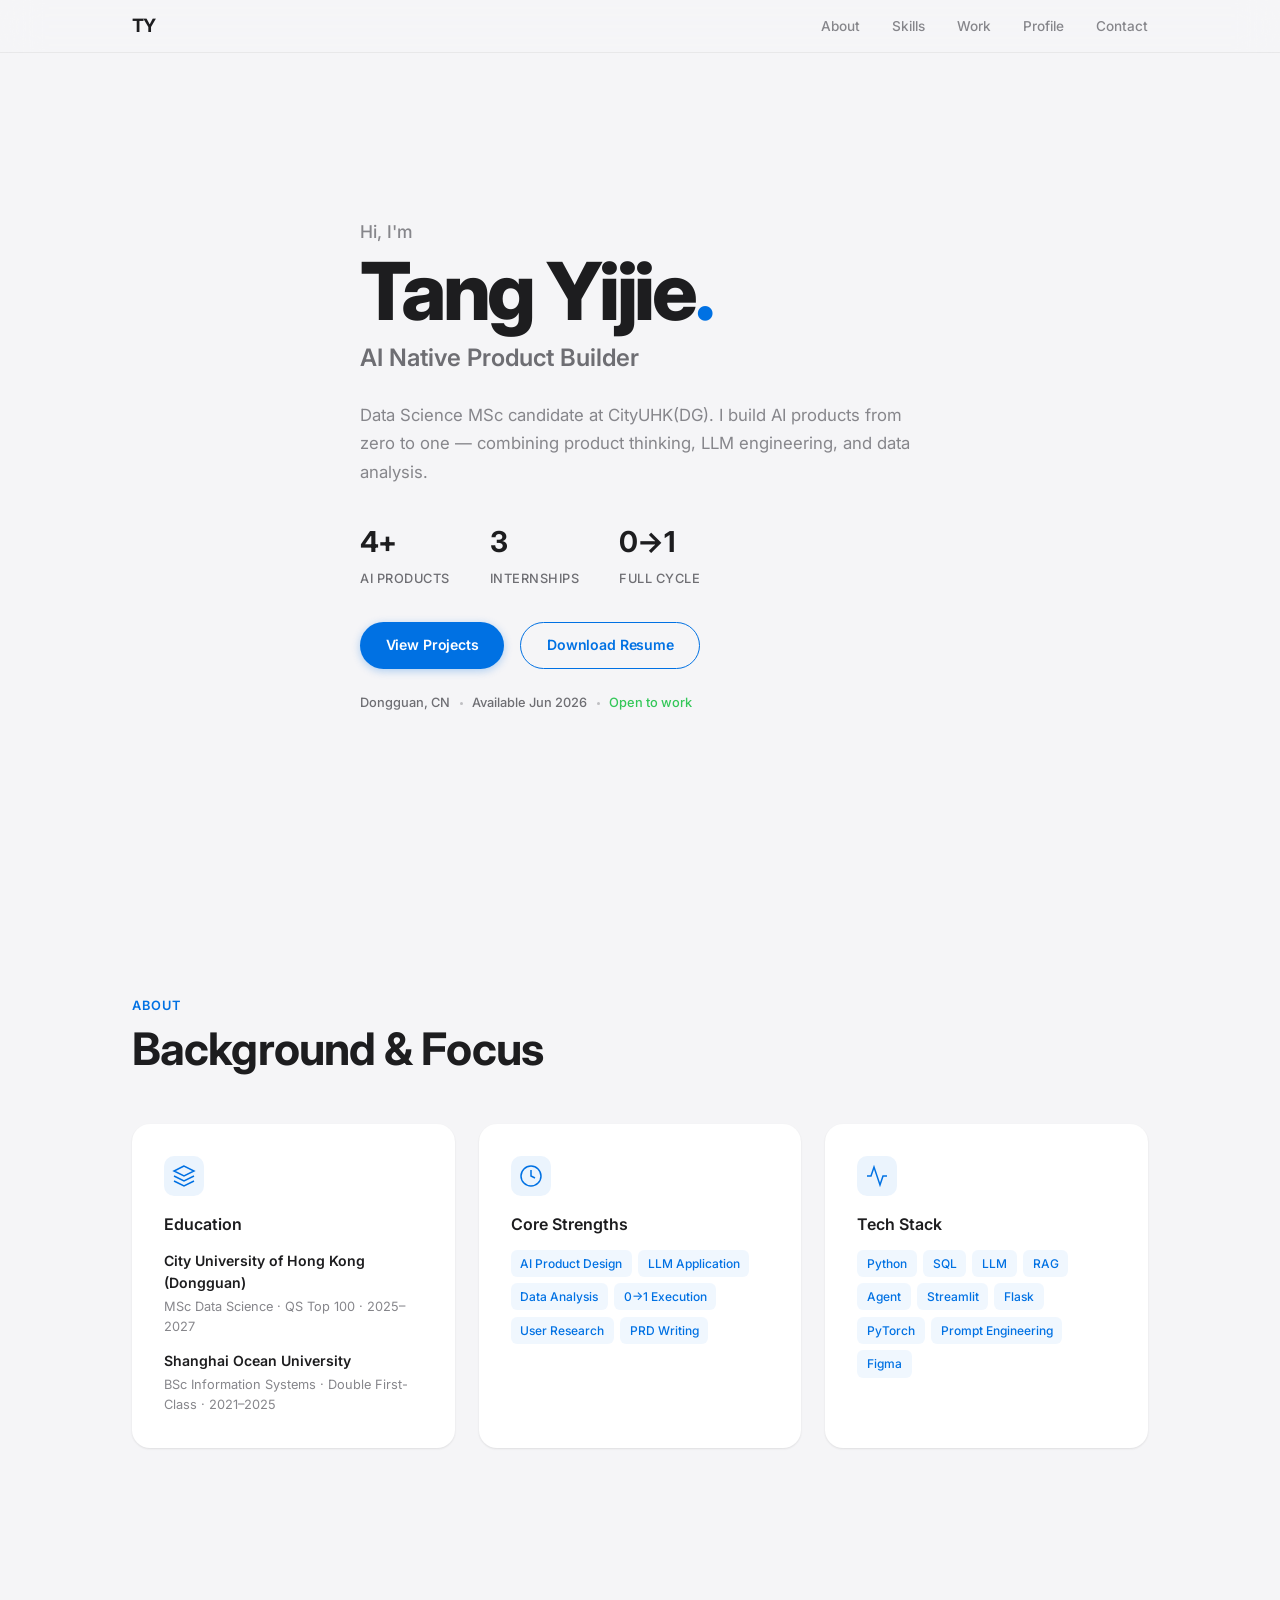
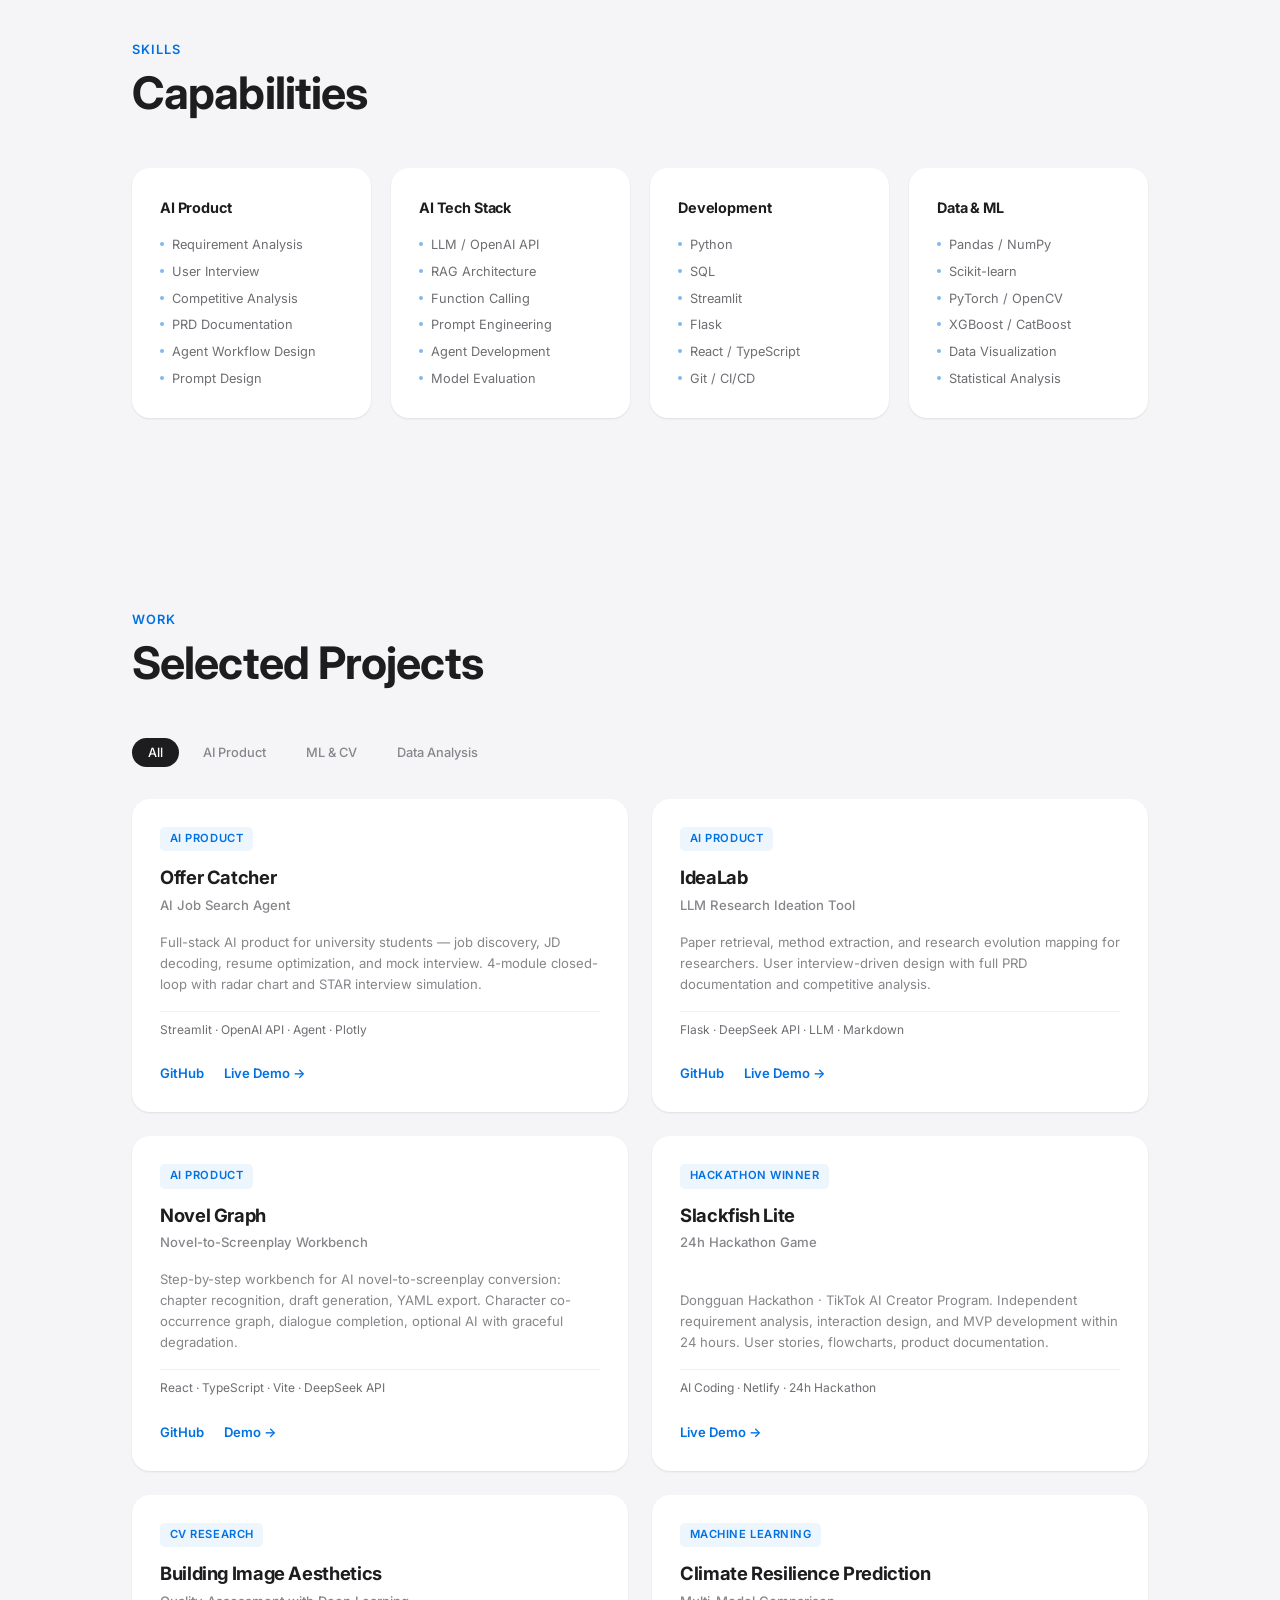
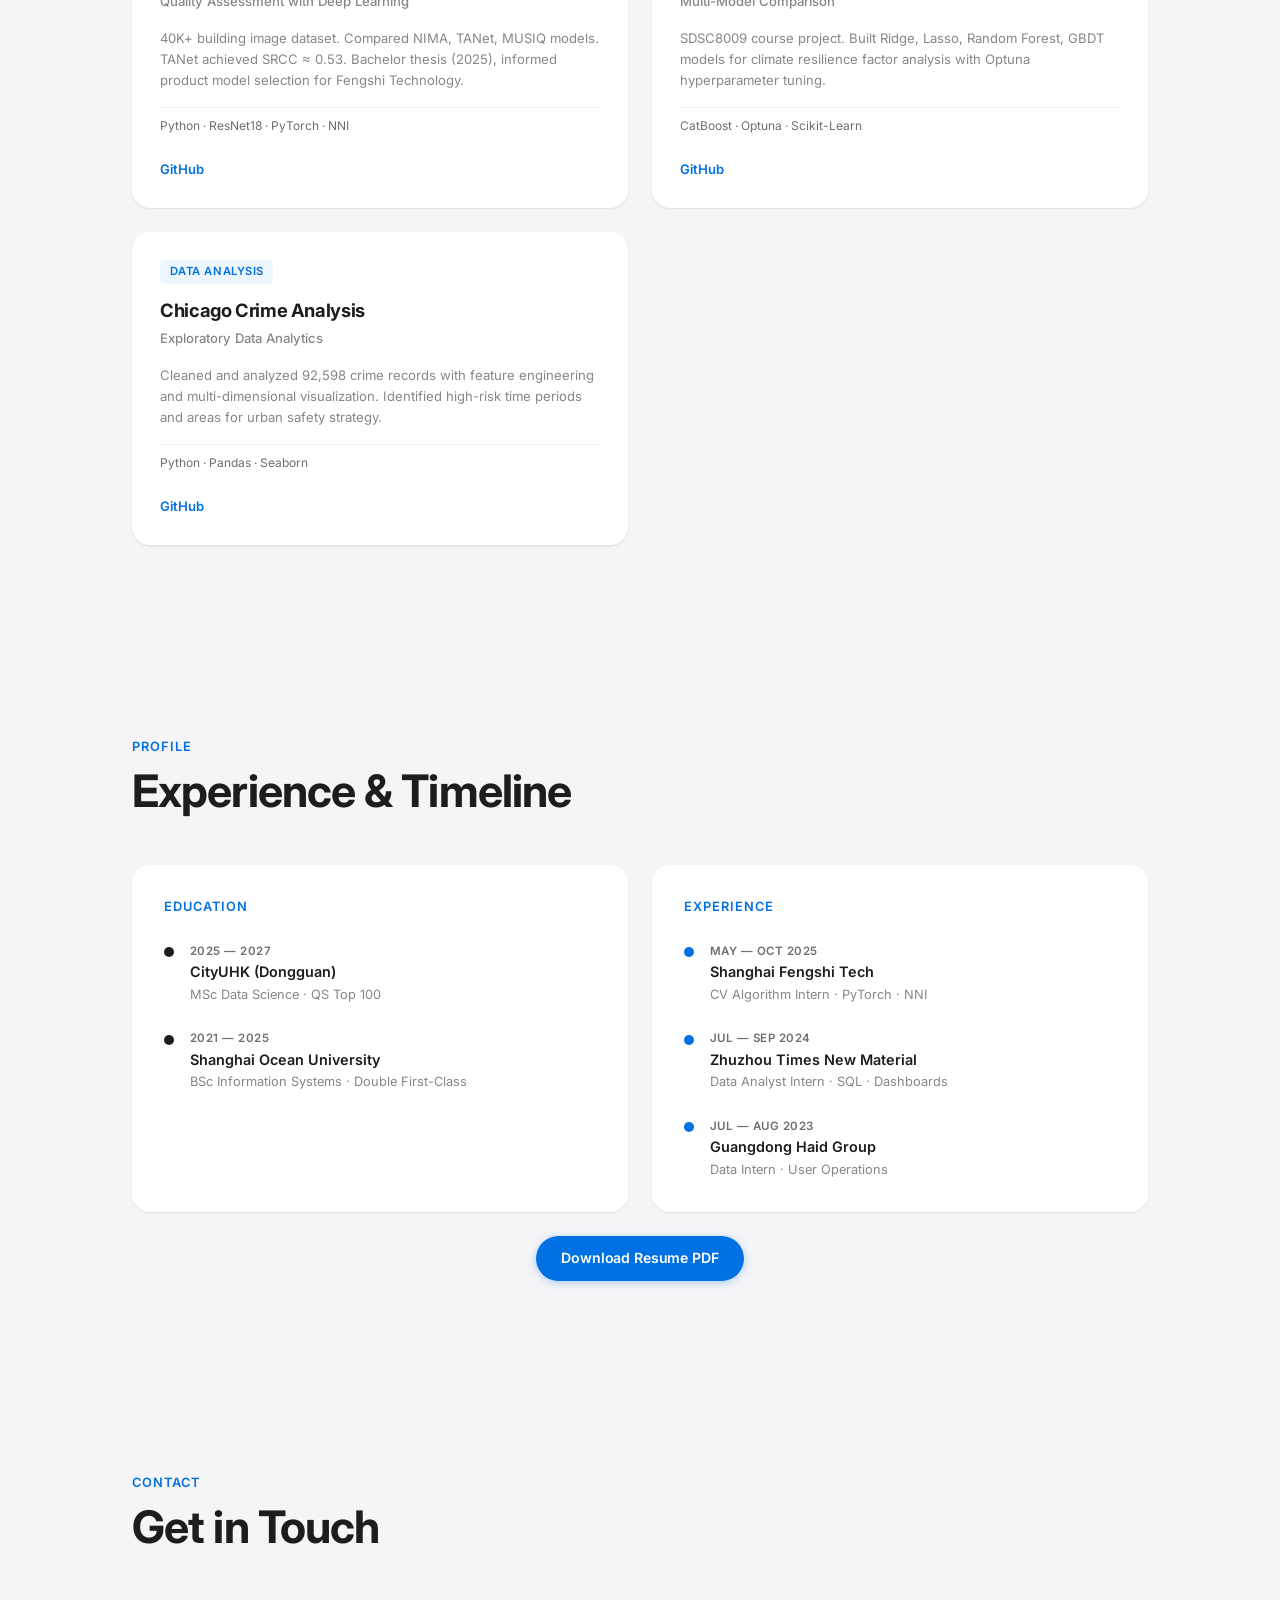
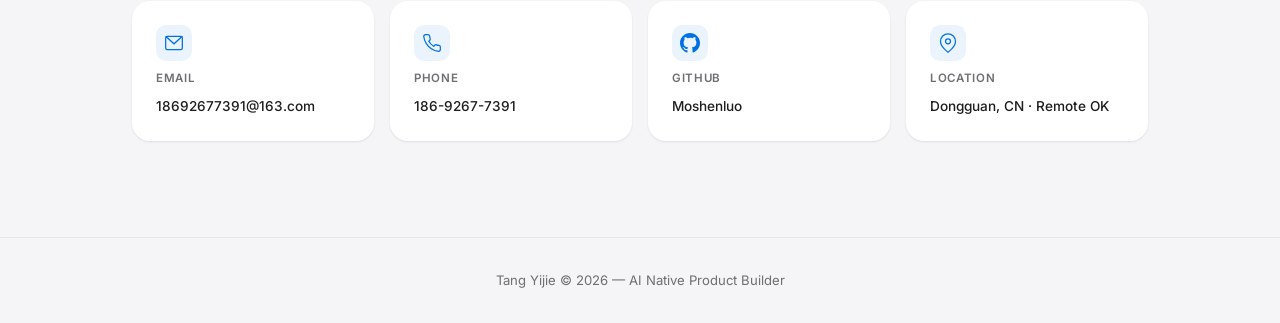
==== portfolio_current.html @ 72b459ec "feat: redesign to Apple minimal style" ====
<!DOCTYPE html>
<html lang="zh-CN">
<head>
    <meta charset="UTF-8">
    <meta name="viewport" content="width=device-width, initial-scale=1.0">
    <title>Tang Yijie — AI Native Product Builder</title>
    <meta name="description" content="唐翊杰 - AI Native Product Builder。数据科学硕士，AI Agent 产品设计 + LLM 应用开发 + 数据分析。">
    <link rel="icon" href="data:image/svg+xml,<svg xmlns='http://www.w3.org/2000/svg' viewBox='0 0 100 100'><text y='.9em' font-size='90'>T</text></svg>">
    <link rel="preconnect" href="https://fonts.googleapis.com">
    <link rel="preconnect" href="https://fonts.gstatic.com" crossorigin>
    <link href="https://fonts.googleapis.com/css2?family=Inter:wght@300;400;500;600;700;800&family=Noto+Sans+SC:wght@300;400;500;600;700&display=swap" rel="stylesheet">
    <link rel="stylesheet" href="css/style.css">
</head>
<body>

    <!-- 导航栏 / Navigation -->
    <nav class="navbar" id="navbar">
        <div class="container nav-inner">
            <a href="#home" class="logo">TY</a>
            <ul class="nav-links">
                <li><a href="#about">About</a></li>
                <li><a href="#skills">Skills</a></li>
                <li><a href="#projects">Work</a></li>
                <li><a href="#resume">Profile</a></li>
                <li><a href="#contact">Contact</a></li>
            </ul>
            <button class="burger" aria-label="Menu">
                <span></span><span></span><span></span>
            </button>
        </div>
    </nav>

    <!-- Hero -->
    <section id="home" class="hero">
        <div class="container">
            <div class="hero-content">
                <p class="hero-pre">Hi, I'm</p>
                <h1 class="hero-name">Tang Yijie<span class="hero-dot">.</span></h1>
                <p class="hero-role">AI Native Product Builder</p>
                <p class="hero-desc">
                    Data Science MSc candidate at CityUHK(DG). I build AI products from zero to one — combining product thinking, LLM engineering, and data analysis.
                </p>
                <div class="hero-stats">
                    <div class="hstat">
                        <span class="hstat-num">4+</span>
                        <span class="hstat-label">AI Products</span>
                    </div>
                    <div class="hstat">
                        <span class="hstat-num">3</span>
                        <span class="hstat-label">Internships</span>
                    </div>
                    <div class="hstat">
                        <span class="hstat-num">0→1</span>
                        <span class="hstat-label">Full cycle</span>
                    </div>
                </div>
                <div class="hero-actions">
                    <a href="#projects" class="btn btn-primary">View Projects</a>
                    <a href="Resume.pdf" class="btn btn-secondary" download>Download Resume</a>
                </div>
                <div class="hero-meta">
                    <span>Dongguan, CN</span>
                    <span class="meta-dot"></span>
                    <span>Available Jun 2026</span>
                    <span class="meta-dot"></span>
                    <span class="status-live">Open to work</span>
                </div>
            </div>
        </div>
    </section>

    <!-- About -->
    <section id="about" class="about">
        <div class="container">
            <div class="section-head">
                <span class="section-label">About</span>
                <h2 class="section-title">Background & Focus</h2>
            </div>
            <div class="about-grid">
                <div class="about-card">
                    <div class="ac-icon">
                        <svg width="24" height="24" viewBox="0 0 24 24" fill="none" stroke="currentColor" stroke-width="1.5"><path d="M12 2L2 7l10 5 10-5-10-5z"/><path d="M2 17l10 5 10-5"/><path d="M2 12l10 5 10-5"/></svg>
                    </div>
                    <h3>Education</h3>
                    <p class="ac-main">City University of Hong Kong (Dongguan)</p>
                    <p class="ac-sub">MSc Data Science · QS Top 100 · 2025–2027</p>
                    <p class="ac-main" style="margin-top:0.75rem">Shanghai Ocean University</p>
                    <p class="ac-sub">BSc Information Systems · Double First-Class · 2021–2025</p>
                </div>
                <div class="about-card">
                    <div class="ac-icon">
                        <svg width="24" height="24" viewBox="0 0 24 24" fill="none" stroke="currentColor" stroke-width="1.5"><circle cx="12" cy="12" r="10"/><path d="M12 6v6l4 2"/></svg>
                    </div>
                    <h3>Core Strengths</h3>
                    <div class="ac-tags">
                        <span>AI Product Design</span><span>LLM Application</span>
                        <span>Data Analysis</span><span>0→1 Execution</span>
                        <span>User Research</span><span>PRD Writing</span>
                    </div>
                </div>
                <div class="about-card">
                    <div class="ac-icon">
                        <svg width="24" height="24" viewBox="0 0 24 24" fill="none" stroke="currentColor" stroke-width="1.5"><path d="M22 12h-4l-3 9L9 3l-3 9H2"/></svg>
                    </div>
                    <h3>Tech Stack</h3>
                    <div class="ac-tags">
                        <span>Python</span><span>SQL</span><span>LLM</span><span>RAG</span>
                        <span>Agent</span><span>Streamlit</span><span>Flask</span><span>PyTorch</span>
                        <span>Prompt Engineering</span><span>Figma</span>
                    </div>
                </div>
            </div>
        </div>
    </section>

    <!-- Skills -->
    <section id="skills" class="skills">
        <div class="container">
            <div class="section-head">
                <span class="section-label">Skills</span>
                <h2 class="section-title">Capabilities</h2>
            </div>
            <div class="skills-grid">
                <div class="skill-card">
                    <h3>AI Product</h3>
                    <ul>
                        <li>Requirement Analysis</li>
                        <li>User Interview</li>
                        <li>Competitive Analysis</li>
                        <li>PRD Documentation</li>
                        <li>Agent Workflow Design</li>
                        <li>Prompt Design</li>
                    </ul>
                </div>
                <div class="skill-card">
                    <h3>AI Tech Stack</h3>
                    <ul>
                        <li>LLM / OpenAI API</li>
                        <li>RAG Architecture</li>
                        <li>Function Calling</li>
                        <li>Prompt Engineering</li>
                        <li>Agent Development</li>
                        <li>Model Evaluation</li>
                    </ul>
                </div>
                <div class="skill-card">
                    <h3>Development</h3>
                    <ul>
                        <li>Python</li>
                        <li>SQL</li>
                        <li>Streamlit</li>
                        <li>Flask</li>
                        <li>React / TypeScript</li>
                        <li>Git / CI/CD</li>
                    </ul>
                </div>
                <div class="skill-card">
                    <h3>Data & ML</h3>
                    <ul>
                        <li>Pandas / NumPy</li>
                        <li>Scikit-learn</li>
                        <li>PyTorch / OpenCV</li>
                        <li>XGBoost / CatBoost</li>
                        <li>Data Visualization</li>
                        <li>Statistical Analysis</li>
                    </ul>
                </div>
            </div>
        </div>
    </section>

    <!-- Projects -->
    <section id="projects" class="projects">
        <div class="container">
            <div class="section-head">
                <span class="section-label">Work</span>
                <h2 class="section-title">Selected Projects</h2>
            </div>
            <div class="project-filters">
                <button class="filter-btn active" data-filter="all">All</button>
                <button class="filter-btn" data-filter="ai-product">AI Product</button>
                <button class="filter-btn" data-filter="ml">ML & CV</button>
                <button class="filter-btn" data-filter="data">Data Analysis</button>
            </div>
            <div class="projects-grid">
                <!-- Offer 捕手 -->
                <article class="project-card" data-category="ai-product">
                    <span class="pc-tag">AI Product</span>
                    <h3>Offer Catcher</h3>
                    <p class="pc-role">AI Job Search Agent</p>
                    <p>Full-stack AI product for university students — job discovery, JD decoding, resume optimization, and mock interview. 4-module closed-loop with radar chart and STAR interview simulation.</p>
                    <div class="pc-tech">Streamlit · OpenAI API · Agent · Plotly</div>
                    <div class="pc-links">
                        <a href="https://github.com/Moshenluo/offer-catcher" target="_blank">GitHub</a>
                        <a href="https://offer-catcher.streamlit.app/" target="_blank">Live Demo &rarr;</a>
                    </div>
                </article>

                <!-- IdeaLab -->
                <article class="project-card" data-category="ai-product">
                    <span class="pc-tag">AI Product</span>
                    <h3>IdeaLab</h3>
                    <p class="pc-role">LLM Research Ideation Tool</p>
                    <p>Paper retrieval, method extraction, and research evolution mapping for researchers. User interview-driven design with full PRD documentation and competitive analysis.</p>
                    <div class="pc-tech">Flask · DeepSeek API · LLM · Markdown</div>
                    <div class="pc-links">
                        <a href="https://github.com/Moshenluo/idealab" target="_blank">GitHub</a>
                        <a href="https://idea-lab-moshenluo.streamlit.app/" target="_blank">Live Demo &rarr;</a>
                    </div>
                </article>

                <!-- novel-graph -->
                <article class="project-card" data-category="ai-product">
                    <span class="pc-tag">AI Product</span>
                    <h3>Novel Graph</h3>
                    <p class="pc-role">Novel-to-Screenplay Workbench</p>
                    <p>Step-by-step workbench for AI novel-to-screenplay conversion: chapter recognition, draft generation, YAML export. Character co-occurrence graph, dialogue completion, optional AI with graceful degradation.</p>
                    <div class="pc-tech">React · TypeScript · Vite · DeepSeek API</div>
                    <div class="pc-links">
                        <a href="https://github.com/Moshenluo/novel-graph" target="_blank">GitHub</a>
                        <a href="https://www.bilibili.com/video/BV1aaEb6UECu/" target="_blank">Demo &rarr;</a>
                    </div>
                </article>

                <!-- Slackfish -->
                <article class="project-card" data-category="ai-product">
                    <span class="pc-tag">Hackathon Winner</span>
                    <h3>Slackfish Lite</h3>
                    <p class="pc-role">24h Hackathon Game</p>
                    <p>Dongguan Hackathon · TikTok AI Creator Program. Independent requirement analysis, interaction design, and MVP development within 24 hours. User stories, flowcharts, product documentation.</p>
                    <div class="pc-tech">AI Coding · Netlify · 24h Hackathon</div>
                    <div class="pc-links">
                        <a href="https://slackfish-lite.netlify.app/" target="_blank">Live Demo &rarr;</a>
                    </div>
                </article>

                <!-- 建筑图像 -->
                <article class="project-card" data-category="ml">
                    <span class="pc-tag">CV Research</span>
                    <h3>Building Image Aesthetics</h3>
                    <p class="pc-role">Quality Assessment with Deep Learning</p>
                    <p>40K+ building image dataset. Compared NIMA, TANet, MUSIQ models. TANet achieved SRCC ≈ 0.53. Bachelor thesis (2025), informed product model selection for Fengshi Technology.</p>
                    <div class="pc-tech">Python · ResNet18 · PyTorch · NNI</div>
                    <div class="pc-links">
                        <a href="https://github.com/Moshenluo/image-quality-assessment" target="_blank">GitHub</a>
                    </div>
                </article>

                <!-- 气候预测 -->
                <article class="project-card" data-category="ml">
                    <span class="pc-tag">Machine Learning</span>
                    <h3>Climate Resilience Prediction</h3>
                    <p class="pc-role">Multi-Model Comparison</p>
                    <p>SDSC8009 course project. Built Ridge, Lasso, Random Forest, GBDT models for climate resilience factor analysis with Optuna hyperparameter tuning.</p>
                    <div class="pc-tech">CatBoost · Optuna · Scikit-Learn</div>
                    <div class="pc-links">
                        <a href="https://github.com/Moshenluo/SDSC-8009-Climate-Forecasting-with-CatBoost" target="_blank">GitHub</a>
                    </div>
                </article>

                <!-- 犯罪分析 -->
                <article class="project-card" data-category="data">
                    <span class="pc-tag">Data Analysis</span>
                    <h3>Chicago Crime Analysis</h3>
                    <p class="pc-role">Exploratory Data Analytics</p>
                    <p>Cleaned and analyzed 92,598 crime records with feature engineering and multi-dimensional visualization. Identified high-risk time periods and areas for urban safety strategy.</p>
                    <div class="pc-tech">Python · Pandas · Seaborn</div>
                    <div class="pc-links">
                        <a href="https://github.com/Moshenluo/sdsc5002-crime-analysis" target="_blank">GitHub</a>
                    </div>
                </article>
            </div>
        </div>
    </section>

    <!-- Profile / Resume -->
    <section id="resume" class="resume">
        <div class="container">
            <div class="section-head">
                <span class="section-label">Profile</span>
                <h2 class="section-title">Experience & Timeline</h2>
            </div>
            <div class="resume-grid">
                <div class="resume-card">
                    <h3 class="rc-title">Education</h3>
                    <div class="timeline">
                        <div class="tl-item">
                            <div class="tl-marker"></div>
                            <div>
                                <p class="tl-date">2025 — 2027</p>
                                <p class="tl-heading">CityUHK (Dongguan)</p>
                                <p class="tl-sub">MSc Data Science · QS Top 100</p>
                            </div>
                        </div>
                        <div class="tl-item">
                            <div class="tl-marker"></div>
                            <div>
                                <p class="tl-date">2021 — 2025</p>
                                <p class="tl-heading">Shanghai Ocean University</p>
                                <p class="tl-sub">BSc Information Systems · Double First-Class</p>
                            </div>
                        </div>
                    </div>
                </div>
                <div class="resume-card">
                    <h3 class="rc-title">Experience</h3>
                    <div class="timeline">
                        <div class="tl-item">
                            <div class="tl-marker accent"></div>
                            <div>
                                <p class="tl-date">May — Oct 2025</p>
                                <p class="tl-heading">Shanghai Fengshi Tech</p>
                                <p class="tl-sub">CV Algorithm Intern · PyTorch · NNI</p>
                            </div>
                        </div>
                        <div class="tl-item">
                            <div class="tl-marker accent"></div>
                            <div>
                                <p class="tl-date">Jul — Sep 2024</p>
                                <p class="tl-heading">Zhuzhou Times New Material</p>
                                <p class="tl-sub">Data Analyst Intern · SQL · Dashboards</p>
                            </div>
                        </div>
                        <div class="tl-item">
                            <div class="tl-marker accent"></div>
                            <div>
                                <p class="tl-date">Jul — Aug 2023</p>
                                <p class="tl-heading">Guangdong Haid Group</p>
                                <p class="tl-sub">Data Intern · User Operations</p>
                            </div>
                        </div>
                    </div>
                </div>
            </div>
            <div class="resume-actions">
                <a href="Resume.pdf" class="btn btn-primary" download>Download Resume PDF</a>
            </div>
        </div>
    </section>

    <!-- Contact -->
    <section id="contact" class="contact">
        <div class="container">
            <div class="section-head">
                <span class="section-label">Contact</span>
                <h2 class="section-title">Get in Touch</h2>
            </div>
            <div class="contact-grid">
                <a href="mailto:18692677391@163.com" class="contact-card">
                    <div class="cc-icon">
                        <svg width="20" height="20" viewBox="0 0 24 24" fill="none" stroke="currentColor" stroke-width="1.5"><rect x="2" y="4" width="20" height="16" rx="2"/><path d="M22 4L12 13 2 4"/></svg>
                    </div>
                    <span class="cc-label">Email</span>
                    <span class="cc-value">18692677391@163.com</span>
                </a>
                <a href="tel:18692677391" class="contact-card">
                    <div class="cc-icon">
                        <svg width="20" height="20" viewBox="0 0 24 24" fill="none" stroke="currentColor" stroke-width="1.5"><path d="M22 16.92v3a2 2 0 01-2.18 2 19.79 19.79 0 01-8.63-3.07 19.5 19.5 0 01-6-6 19.79 19.79 0 01-3.07-8.67A2 2 0 014.11 2h3a2 2 0 012 1.72c.127.96.361 1.903.7 2.81a2 2 0 01-.45 2.11L8.09 9.91a16 16 0 006 6l1.27-1.27a2 2 0 012.11-.45c.907.339 1.85.573 2.81.7A2 2 0 0122 16.92z"/></svg>
                    </div>
                    <span class="cc-label">Phone</span>
                    <span class="cc-value">186-9267-7391</span>
                </a>
                <a href="https://github.com/Moshenluo" target="_blank" class="contact-card">
                    <div class="cc-icon">
                        <svg width="20" height="20" viewBox="0 0 24 24" fill="currentColor"><path d="M12 0C5.374 0 0 5.373 0 12c0 5.302 3.438 9.8 8.207 11.387.599.111.793-.261.793-.577v-2.234c-3.338.726-4.033-1.416-4.033-1.416-.546-1.387-1.333-1.756-1.333-1.756-1.089-.745.083-.729.083-.729 1.205.084 1.839 1.237 1.839 1.237 1.07 1.834 2.807 1.304 3.492.997.107-.775.418-1.305.762-1.604-2.665-.305-5.467-1.334-5.467-5.931 0-1.311.469-2.381 1.236-3.221-.124-.303-.535-1.524.117-3.176 0 0 1.008-.322 3.301 1.23A11.509 11.509 0 0112 5.803c1.02.005 2.047.138 3.006.404 2.291-1.552 3.297-1.23 3.297-1.23.653 1.653.242 2.874.118 3.176.77.84 1.235 1.911 1.235 3.221 0 4.609-2.807 5.624-5.479 5.921.43.372.823 1.102.823 2.222v3.293c0 .319.192.694.801.576C20.566 21.797 24 17.3 24 12c0-6.627-5.373-12-12-12z"/></svg>
                    </div>
                    <span class="cc-label">GitHub</span>
                    <span class="cc-value">Moshenluo</span>
                </a>
                <div class="contact-card">
                    <div class="cc-icon">
                        <svg width="20" height="20" viewBox="0 0 24 24" fill="none" stroke="currentColor" stroke-width="1.5"><path d="M21 10c0 7-9 13-9 13s-9-6-9-13a9 9 0 0118 0z"/><circle cx="12" cy="10" r="3"/></svg>
                    </div>
                    <span class="cc-label">Location</span>
                    <span class="cc-value">Dongguan, CN · Remote OK</span>
                </div>
            </div>
        </div>
    </section>

    <!-- Footer -->
    <footer class="footer">
        <div class="container">
            <p>Tang Yijie &copy; 2026 &mdash; AI Native Product Builder</p>
        </div>
    </footer>

    <button id="backToTop" aria-label="Back to top">
        <svg width="20" height="20" viewBox="0 0 24 24" fill="none" stroke="currentColor" stroke-width="2"><path d="M18 15l-6-6-6 6"/></svg>
    </button>

    <script src="js/script.js"></script>
</body>
</html>
---- css/style.css ----
/* ═══════════════════════════════════════════════════════════════
   Tang Yijie | Portfolio — Apple Minimal
   Design: Clean, typography-driven, refined
   ═══════════════════════════════════════════════════════════════ */

/* ── CSS Variables ── */
:root {
  --bg:         #f5f5f7;
  --bg-card:    #ffffff;
  --bg-nav:     rgba(245,245,247,0.72);
  --text:       #1d1d1f;
  --text-2:     #86868b;
  --text-3:     #6e6e73;
  --accent:     #0071e3;
  --accent-h:   #0077ed;
  --border:     rgba(0,0,0,0.06);
  --shadow-sm:  0 1px 3px rgba(0,0,0,0.04), 0 1px 2px rgba(0,0,0,0.06);
  --shadow-md:  0 4px 12px rgba(0,0,0,0.04), 0 2px 4px rgba(0,0,0,0.04);
  --shadow-lg:  0 8px 30px rgba(0,0,0,0.04), 0 4px 8px rgba(0,0,0,0.03);
  --radius:     18px;
  --radius-sm:  12px;
  --max-w:      1080px;
  --font:       'Inter', 'Noto Sans SC', -apple-system, BlinkMacSystemFont, sans-serif;
}

/* ── Reset ── */
*, *::before, *::after { box-sizing: border-box; margin: 0; padding: 0; }
html { scroll-behavior: smooth; -webkit-font-smoothing: antialiased; }
body {
  font-family: var(--font);
  background: var(--bg);
  color: var(--text);
  line-height: 1.6;
  font-size: 16px;
  overflow-x: hidden;
}
a { text-decoration: none; color: inherit; }
ul { list-style: none; }
img { max-width: 100%; display: block; }
button { font-family: inherit; cursor: pointer; border: none; background: none; }
.container { max-width: var(--max-w); margin: 0 auto; padding: 0 2rem; }

/* ── Section Head ── */
.section-head { margin-bottom: 3rem; }
.section-label {
  font-size: 0.8rem;
  font-weight: 600;
  text-transform: uppercase;
  letter-spacing: 0.08em;
  color: var(--accent);
  display: block;
  margin-bottom: 0.5rem;
}
.section-title {
  font-size: clamp(2rem, 4vw, 2.8rem);
  font-weight: 700;
  letter-spacing: -0.02em;
  line-height: 1.15;
  color: var(--text);
}

/* ── Navbar ── */
.navbar {
  position: fixed; top: 0; left: 0; right: 0; z-index: 1000;
  background: var(--bg-nav);
  backdrop-filter: blur(20px) saturate(180%);
  -webkit-backdrop-filter: blur(20px) saturate(180%);
  border-bottom: 1px solid var(--border);
}
.nav-inner {
  display: flex; align-items: center; justify-content: space-between;
  height: 3.25rem;
}
.logo {
  font-size: 1.15rem; font-weight: 700; letter-spacing: -0.03em;
  color: var(--text);
  transition: color 0.2s;
}
.logo:hover { color: var(--accent); }
.nav-links { display: flex; gap: 2rem; }
.nav-links a {
  font-size: 0.85rem; font-weight: 500; color: var(--text-2);
  transition: color 0.2s;
}
.nav-links a:hover, .nav-links a.active { color: var(--text); }
.burger { display: none; flex-direction: column; gap: 5px; }
.burger span {
  display: block; width: 20px; height: 2px;
  background: var(--text); border-radius: 2px; transition: 0.25s;
}

/* ── Hero ── */
.hero {
  min-height: 100vh;
  display: flex; align-items: center;
  padding: 6rem 0 4rem;
}
.hero-content { max-width: 680px; }
.hero-pre {
  font-size: 1.1rem; font-weight: 500; color: var(--text-2);
  margin-bottom: 0.25rem;
}
.hero-name {
  font-size: clamp(3rem, 7vw, 5rem);
  font-weight: 800; letter-spacing: -0.04em; line-height: 1;
  color: var(--text); margin-bottom: 0.5rem;
}
.hero-dot { color: var(--accent); }
.hero-role {
  font-size: clamp(1.2rem, 2.5vw, 1.5rem);
  font-weight: 600; color: var(--text-3); margin-bottom: 1.5rem;
}
.hero-desc {
  font-size: 1.05rem; color: var(--text-2);
  line-height: 1.7; max-width: 560px; margin-bottom: 2rem;
}
.hero-stats { display: flex; gap: 2.5rem; margin-bottom: 2rem; }
.hstat-num {
  display: block; font-size: 1.8rem; font-weight: 700;
  color: var(--text); letter-spacing: -0.03em;
}
.hstat-label {
  font-size: 0.8rem; font-weight: 500; color: var(--text-3);
  text-transform: uppercase; letter-spacing: 0.04em;
}
.hero-actions { display: flex; gap: 1rem; flex-wrap: wrap; margin-bottom: 1.5rem; }
.hero-meta {
  display: flex; align-items: center; gap: 0.6rem;
  font-size: 0.8rem; color: var(--text-3); font-weight: 500;
}
.meta-dot {
  width: 3px; height: 3px; border-radius: 50%; background: var(--text-3); opacity: 0.4;
}
.status-live { color: #34c759; }

/* ── Buttons ── */
.btn {
  display: inline-flex; align-items: center; gap: 0.4rem;
  padding: 0.7rem 1.6rem; border-radius: 100px;
  font-size: 0.88rem; font-weight: 600; letter-spacing: -0.01em;
  transition: all 0.2s;
}
.btn-primary {
  background: var(--accent); color: #fff;
  box-shadow: 0 2px 8px rgba(0,113,227,0.3);
}
.btn-primary:hover { background: var(--accent-h); transform: translateY(-1px); box-shadow: 0 4px 14px rgba(0,113,227,0.35); }
.btn-secondary {
  background: var(--bg); color: var(--accent); border: 1.5px solid var(--accent);
}
.btn-secondary:hover { background: var(--accent); color: #fff; }

/* ── About ── */
.about, .skills, .projects, .resume, .contact { padding: 6rem 0; }
.about-grid { display: grid; grid-template-columns: repeat(3, 1fr); gap: 1.5rem; }
.about-card {
  background: var(--bg-card); border-radius: var(--radius);
  padding: 2rem; box-shadow: var(--shadow-sm);
  transition: box-shadow 0.3s, transform 0.3s;
}
.about-card:hover { box-shadow: var(--shadow-lg); transform: translateY(-2px); }
.ac-icon {
  width: 40px; height: 40px; border-radius: 10px;
  background: rgba(0,113,227,0.08); color: var(--accent);
  display: flex; align-items: center; justify-content: center;
  margin-bottom: 1rem;
}
.about-card h3 {
  font-size: 1rem; font-weight: 600; margin-bottom: 0.75rem; color: var(--text);
}
.ac-main { font-size: 0.88rem; font-weight: 600; color: var(--text); }
.ac-sub { font-size: 0.8rem; color: var(--text-2); margin-top: 0.15rem; }
.ac-tags { display: flex; flex-wrap: wrap; gap: 0.4rem; }
.ac-tags span {
  font-size: 0.75rem; font-weight: 500; padding: 0.25rem 0.6rem;
  border-radius: 6px; background: rgba(0,113,227,0.06); color: var(--accent);
}

/* ── Skills ── */
.skills-grid { display: grid; grid-template-columns: repeat(4, 1fr); gap: 1.25rem; }
.skill-card {
  background: var(--bg-card); border-radius: var(--radius);
  padding: 1.75rem; box-shadow: var(--shadow-sm);
  transition: box-shadow 0.3s;
}
.skill-card:hover { box-shadow: var(--shadow-md); }
.skill-card h3 {
  font-size: 0.9rem; font-weight: 700; margin-bottom: 1rem; color: var(--text);
  letter-spacing: -0.01em;
}
.skill-card ul { display: flex; flex-direction: column; gap: 0.4rem; }
.skill-card li {
  font-size: 0.8rem; color: var(--text-3); padding-left: 0.75rem;
  position: relative;
}
.skill-card li::before {
  content: ''; position: absolute; left: 0; top: 0.55em;
  width: 4px; height: 4px; border-radius: 50%; background: var(--accent); opacity: 0.5;
}

/* ── Projects ── */
.project-filters { display: flex; gap: 0.5rem; margin-bottom: 2rem; flex-wrap: wrap; }
.filter-btn {
  padding: 0.45rem 1rem; border-radius: 100px;
  font-size: 0.8rem; font-weight: 500; color: var(--text-2);
  background: transparent; transition: all 0.2s;
}
.filter-btn.active, .filter-btn:hover { background: var(--text); color: #fff; }
.projects-grid { display: grid; grid-template-columns: repeat(2, 1fr); gap: 1.5rem; }
.project-card {
  background: var(--bg-card); border-radius: var(--radius);
  padding: 1.75rem; box-shadow: var(--shadow-sm);
  transition: box-shadow 0.3s, transform 0.3s;
  display: flex; flex-direction: column;
}
.project-card:hover { box-shadow: var(--shadow-lg); transform: translateY(-2px); }
.project-card.filter-hide { display: none; }
.pc-tag {
  align-self: flex-start;
  font-size: 0.7rem; font-weight: 600; text-transform: uppercase;
  letter-spacing: 0.05em; padding: 0.2rem 0.6rem; border-radius: 5px;
  background: rgba(0,113,227,0.07); color: var(--accent);
  margin-bottom: 0.75rem;
}
.project-card h3 {
  font-size: 1.15rem; font-weight: 700; margin-bottom: 0.15rem; color: var(--text);
  letter-spacing: -0.02em;
}
.pc-role {
  font-size: 0.82rem; color: var(--accent); font-weight: 500; margin-bottom: 0.75rem;
}
.project-card > p {
  font-size: 0.82rem; color: var(--text-2); line-height: 1.6;
  flex: 1; margin-bottom: 1rem;
}
.pc-tech {
  font-size: 0.75rem; color: var(--text-3); margin-bottom: 1rem;
  padding: 0.5rem 0; border-top: 1px solid var(--border);
}
.pc-links { display: flex; gap: 1.25rem; }
.pc-links a {
  font-size: 0.82rem; font-weight: 600; color: var(--accent);
  transition: opacity 0.2s;
}
.pc-links a:hover { opacity: 0.7; }

/* ── Resume / Profile ── */
.resume-grid { display: grid; grid-template-columns: 1fr 1fr; gap: 1.5rem; margin-bottom: 1.5rem; }
.resume-card {
  background: var(--bg-card); border-radius: var(--radius);
  padding: 2rem; box-shadow: var(--shadow-sm);
}
.rc-title {
  font-size: 0.8rem; font-weight: 600; text-transform: uppercase;
  letter-spacing: 0.08em; color: var(--accent); margin-bottom: 1.5rem;
}
.timeline { display: flex; flex-direction: column; gap: 1.5rem; }
.tl-item { display: flex; gap: 1rem; }
.tl-marker {
  flex-shrink: 0; width: 10px; height: 10px; border-radius: 50%;
  background: var(--text); margin-top: 0.35rem;
}
.tl-marker.accent { background: var(--accent); }
.tl-date { font-size: 0.72rem; font-weight: 600; color: var(--text-3); text-transform: uppercase; letter-spacing: 0.04em; }
.tl-heading { font-size: 0.9rem; font-weight: 600; color: var(--text); }
.tl-sub { font-size: 0.8rem; color: var(--text-2); margin-top: 0.1rem; }
.resume-actions { display: flex; justify-content: center; }

/* ── Contact ── */
.contact-grid { display: grid; grid-template-columns: repeat(4, 1fr); gap: 1rem; }
.contact-card {
  background: var(--bg-card); border-radius: var(--radius);
  padding: 1.5rem; box-shadow: var(--shadow-sm);
  display: flex; flex-direction: column; align-items: flex-start; gap: 0.5rem;
  transition: box-shadow 0.3s, transform 0.3s;
  cursor: pointer;
}
a.contact-card:hover { box-shadow: var(--shadow-md); transform: translateY(-2px); }
.cc-icon {
  width: 36px; height: 36px; border-radius: 10px;
  background: rgba(0,113,227,0.08); color: var(--accent);
  display: flex; align-items: center; justify-content: center;
}
.cc-label { font-size: 0.72rem; font-weight: 600; text-transform: uppercase; letter-spacing: 0.06em; color: var(--text-3); }
.cc-value { font-size: 0.85rem; font-weight: 500; color: var(--text); }

/* ── Footer ── */
.footer {
  border-top: 1px solid var(--border); padding: 2rem 0; text-align: center;
}
.footer p { font-size: 0.82rem; color: var(--text-3); }

/* ── Back to Top ── */
#backToTop {
  position: fixed; bottom: 2rem; right: 2rem; z-index: 999;
  width: 42px; height: 42px; border-radius: 50%;
  background: var(--bg-card); box-shadow: var(--shadow-md);
  display: flex; align-items: center; justify-content: center;
  color: var(--text-2); opacity: 0; visibility: hidden;
  transform: translateY(10px); transition: all 0.3s;
}
#backToTop.visible { opacity: 1; visibility: visible; transform: translateY(0); }
#backToTop:hover { color: var(--accent); box-shadow: var(--shadow-lg); }

/* ── Scroll Reveal ── */
.reveal {
  opacity: 0; transform: translateY(24px);
  transition: opacity 0.7s ease, transform 0.7s ease;
}
.reveal.visible { opacity: 1; transform: translateY(0); }

/* ── Responsive ── */
@media (max-width: 900px) {
  .about-grid { grid-template-columns: 1fr; }
  .skills-grid { grid-template-columns: repeat(2, 1fr); }
  .projects-grid { grid-template-columns: 1fr; }
  .resume-grid { grid-template-columns: 1fr; }
  .contact-grid { grid-template-columns: repeat(2, 1fr); }
}
@media (max-width: 600px) {
  .container { padding: 0 1.25rem; }
  .hero { min-height: auto; padding: 5rem 0 3rem; }
  .hero-name { font-size: 2.4rem; }
  .hero-stats { gap: 1.25rem; }
  .hstat-num { font-size: 1.4rem; }
  .about, .skills, .projects, .resume, .contact { padding: 3.5rem 0; }
  .section-title { font-size: 1.6rem; }
  .nav-links { display: none; }
  .nav-links.open {
    display: flex; flex-direction: column;
    position: absolute; top: 3.25rem; left: 0; right: 0;
    background: var(--bg-nav); backdrop-filter: blur(20px);
    padding: 1rem 1.25rem; gap: 0.75rem;
    border-bottom: 1px solid var(--border);
  }
  .burger { display: flex; }
  .skills-grid { grid-template-columns: 1fr; }
  .contact-grid { grid-template-columns: 1fr; }
}

/* ── Reduced Motion ── */
@media (prefers-reduced-motion: reduce) {
  *, *::before, *::after {
    animation-duration: 0.01ms !important;
    animation-iteration-count: 1 !important;
    transition-duration: 0.01ms !important;
  }
}
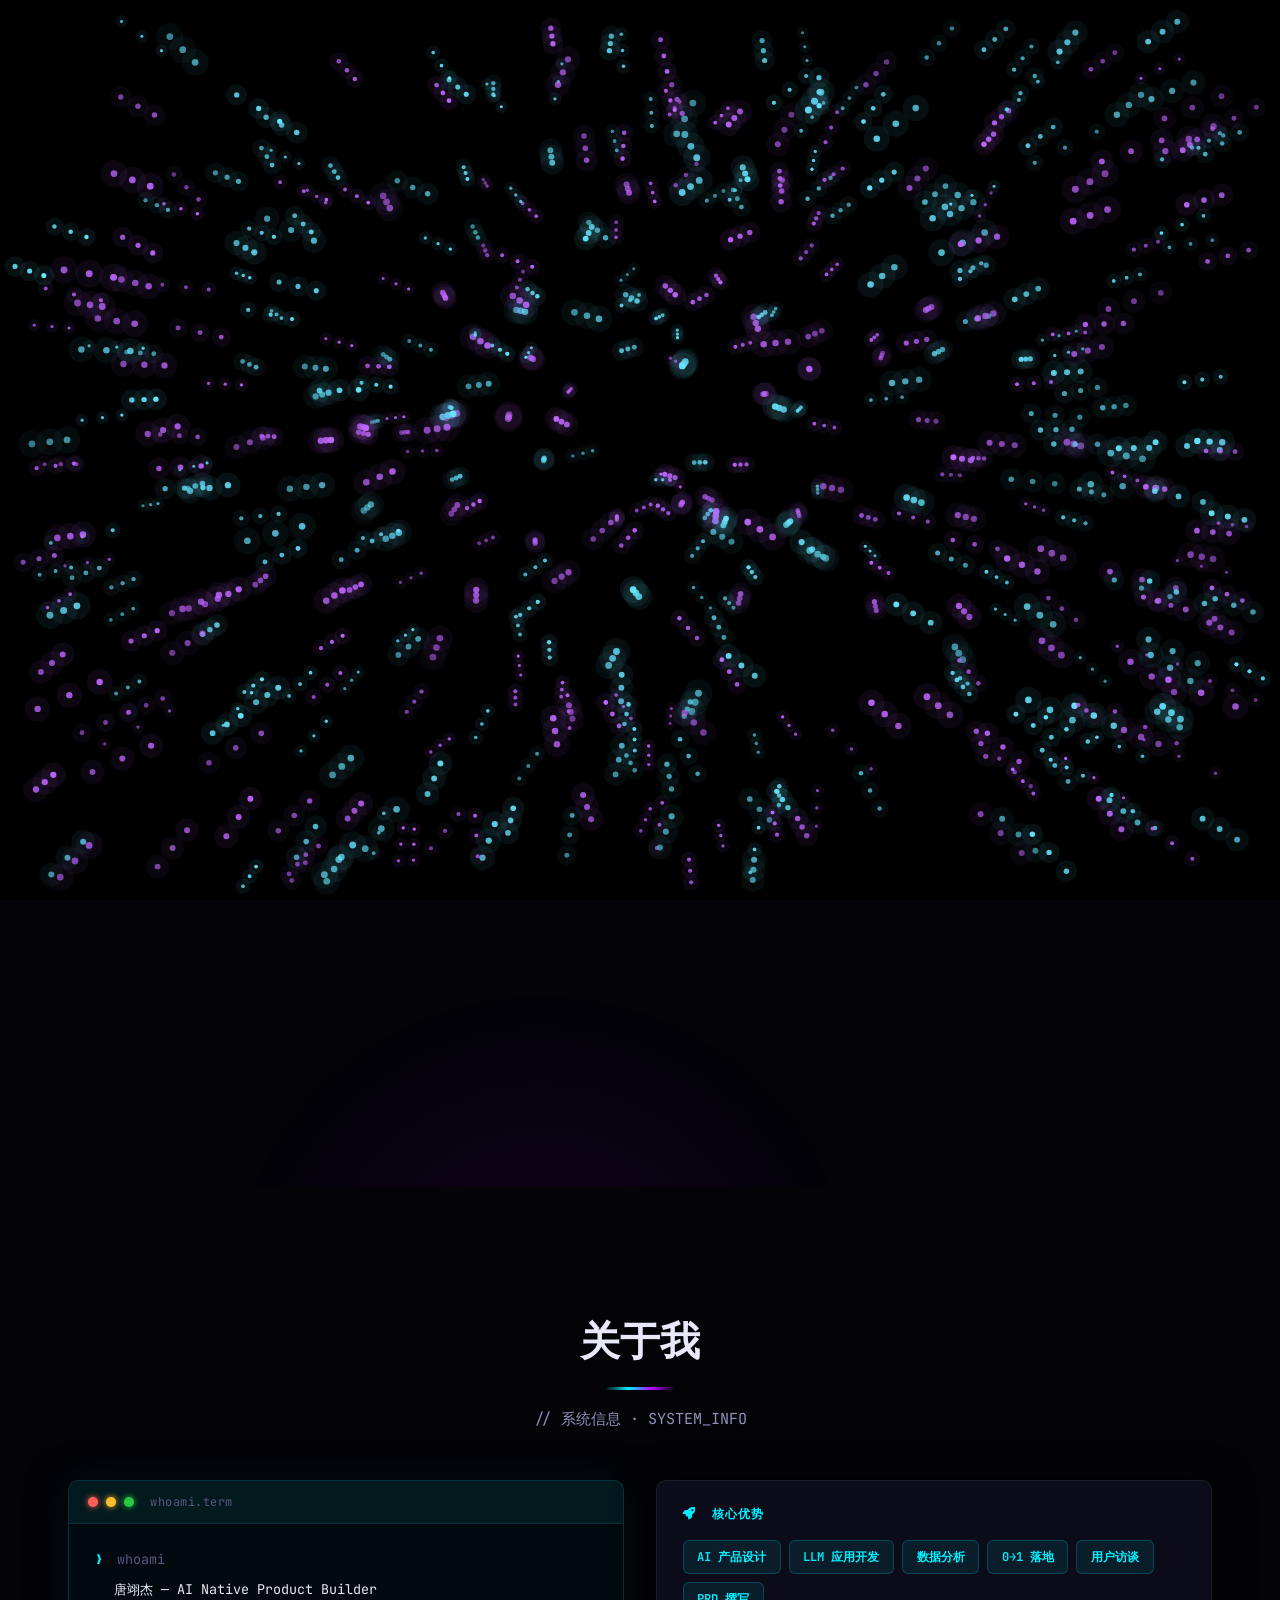
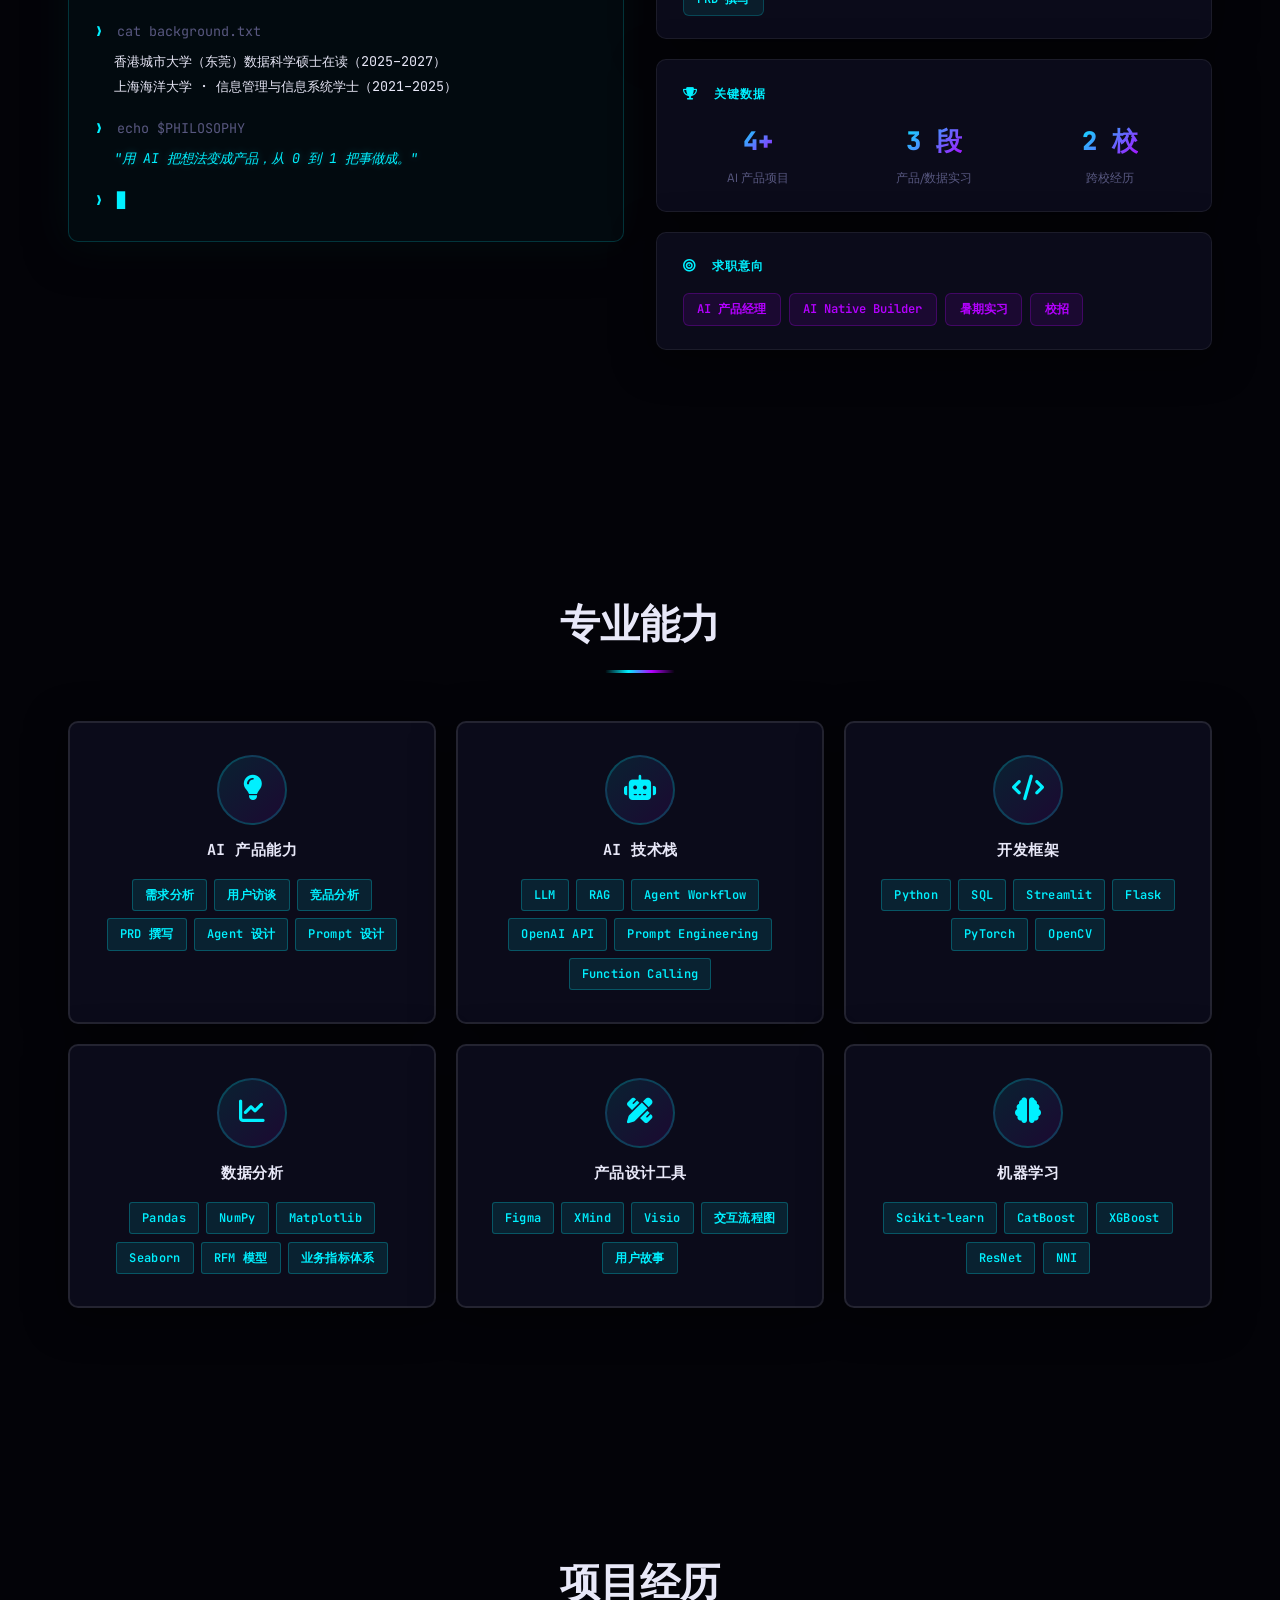
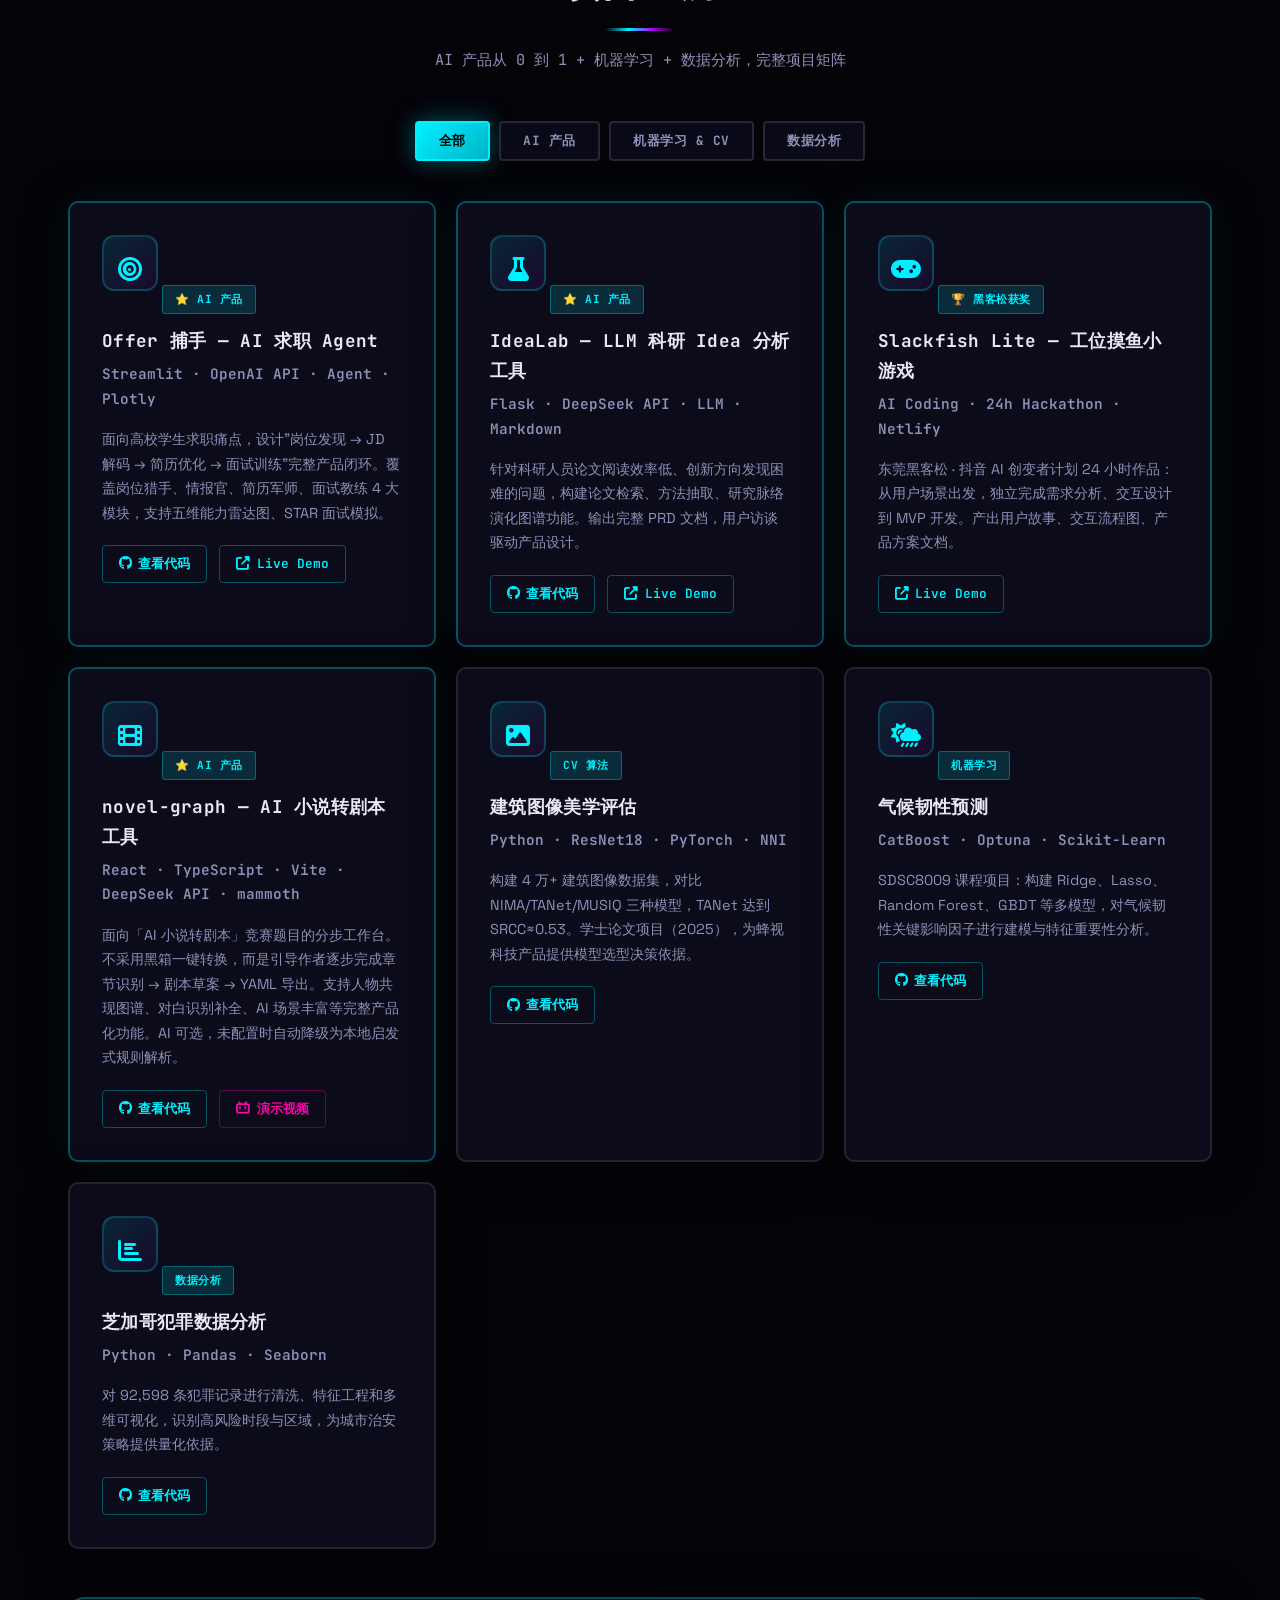
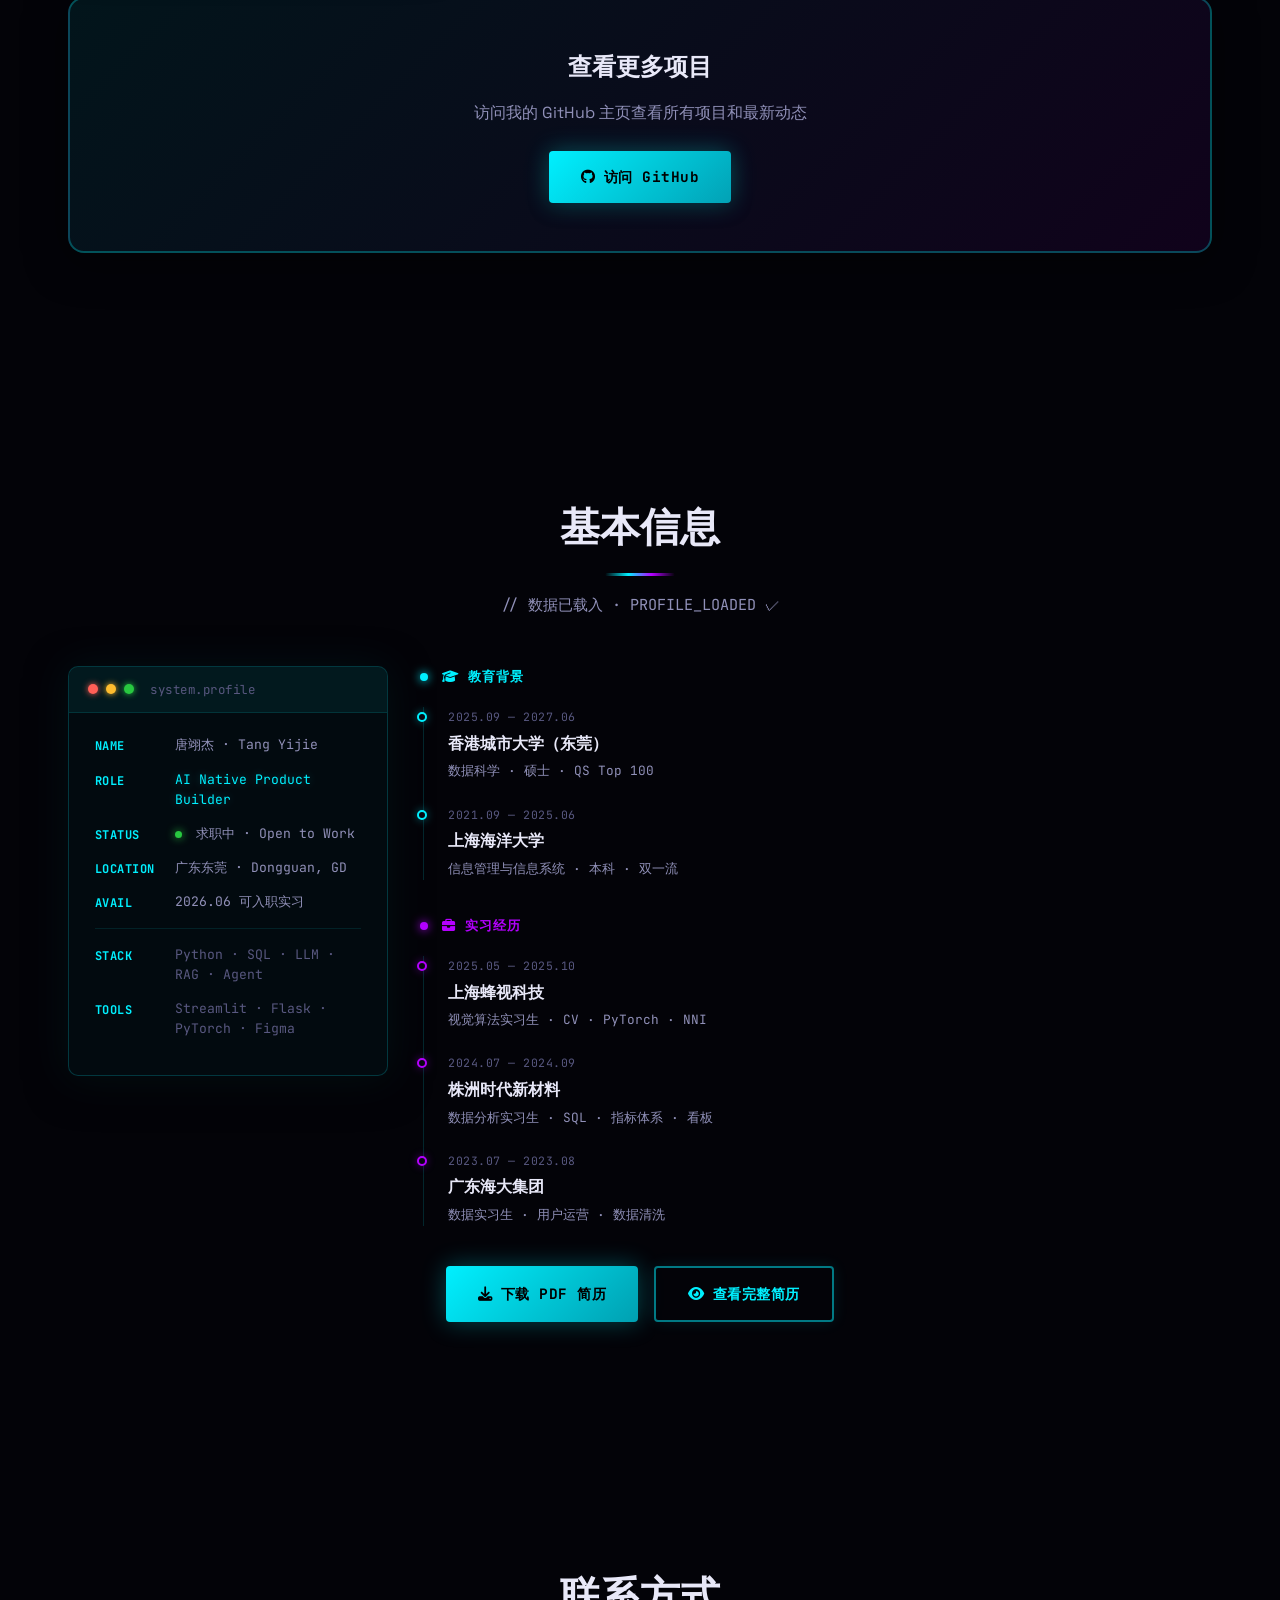
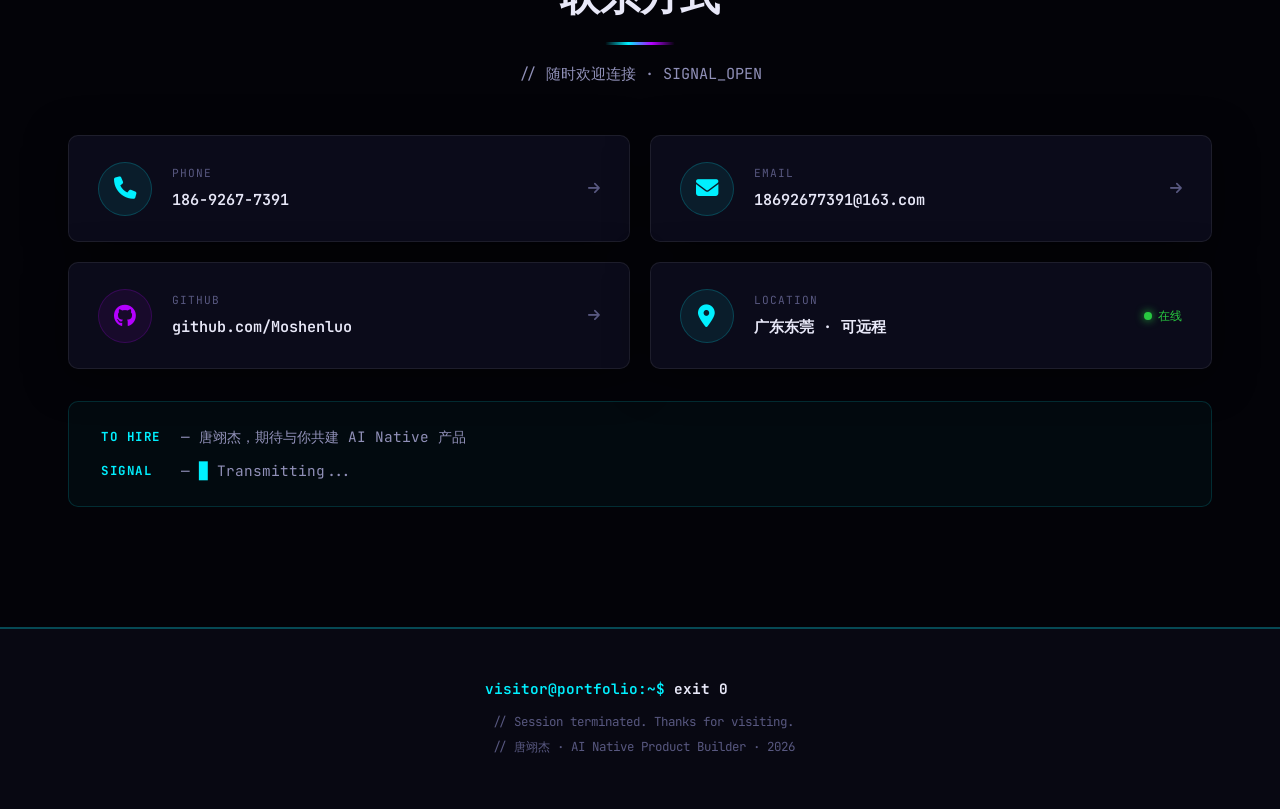
==== commit c2f447a5: "revert: restore cyberpunk terminal theme" ====
--- a/portfolio_current.html
+++ b/portfolio_current.html
@@ -3,392 +3,658 @@
 <head>
     <meta charset="UTF-8">
     <meta name="viewport" content="width=device-width, initial-scale=1.0">
-    <title>Tang Yijie — AI Native Product Builder</title>
-    <meta name="description" content="唐翊杰 - AI Native Product Builder。数据科学硕士，AI Agent 产品设计 + LLM 应用开发 + 数据分析。">
-    <link rel="icon" href="data:image/svg+xml,<svg xmlns='http://www.w3.org/2000/svg' viewBox='0 0 100 100'><text y='.9em' font-size='90'>T</text></svg>">
+    <title>唐翊杰 | AI Native Product Builder</title>
+    <meta name="description" content="唐翊杰 - AI产品经理 / AI Native Product Builder。数据科学硕士，具备AI Agent产品设计、LLM应用开发与数据分析经验。">
     <link rel="preconnect" href="https://fonts.googleapis.com">
     <link rel="preconnect" href="https://fonts.gstatic.com" crossorigin>
-    <link href="https://fonts.googleapis.com/css2?family=Inter:wght@300;400;500;600;700;800&family=Noto+Sans+SC:wght@300;400;500;600;700&display=swap" rel="stylesheet">
+    <link href="https://fonts.googleapis.com/css2?family=Space+Grotesk:wght@300;400;500;600;700&family=JetBrains+Mono:wght@400;500;700&display=swap" rel="stylesheet">
     <link rel="stylesheet" href="css/style.css">
+    <link rel="stylesheet" href="https://cdnjs.cloudflare.com/ajax/libs/font-awesome/6.4.0/css/all.min.css">
 </head>
 <body>
-
+    <!-- ═══════════════════════════════════════════
+         开场动画覆盖层 — 矩阵雨 + 粒子汇聚 + 爆炸
+         ═══════════════════════════════════════════ -->
+    <div id="intro-overlay">
+        <canvas id="matrix-canvas"></canvas>
+        <canvas id="particle-canvas"></canvas>
+        <div id="intro-text-container">
+            <div id="intro-name" class="intro-name-hidden">唐翊杰</div>
+            <div id="intro-role" class="intro-role-hidden">AI Native Product Builder</div>
+        </div>
+        <div id="intro-explosion"></div>
+    </div>
+
+    <!-- 鼠标光晕 -->
+    <div id="mouse-glow"></div>
     <!-- 导航栏 / Navigation -->
-    <nav class="navbar" id="navbar">
-        <div class="container nav-inner">
-            <a href="#home" class="logo">TY</a>
+    <nav class="navbar">
+        <div class="container">
+            <div class="logo">
+                <h1>🧑‍💻 唐翊杰</h1>
+            </div>
             <ul class="nav-links">
-                <li><a href="#about">About</a></li>
-                <li><a href="#skills">Skills</a></li>
-                <li><a href="#projects">Work</a></li>
-                <li><a href="#resume">Profile</a></li>
-                <li><a href="#contact">Contact</a></li>
+                <li><a href="#home">首页</a></li>
+                <li><a href="#about">关于</a></li>
+                <li><a href="#skills">技能</a></li>
+                <li><a href="#projects">项目</a></li>
+                <li><a href="#resume">简历</a></li>
+                <li><a href="#contact">联系</a></li>
             </ul>
-            <button class="burger" aria-label="Menu">
-                <span></span><span></span><span></span>
-            </button>
+            <div class="burger">
+                <div class="line1"></div>
+                <div class="line2"></div>
+                <div class="line3"></div>
+            </div>
         </div>
     </nav>
 
-    <!-- Hero -->
+    <!-- 首页 / Hero Section -->
     <section id="home" class="hero">
         <div class="container">
             <div class="hero-content">
-                <p class="hero-pre">Hi, I'm</p>
-                <h1 class="hero-name">Tang Yijie<span class="hero-dot">.</span></h1>
-                <p class="hero-role">AI Native Product Builder</p>
-                <p class="hero-desc">
-                    Data Science MSc candidate at CityUHK(DG). I build AI products from zero to one — combining product thinking, LLM engineering, and data analysis.
-                </p>
-                <div class="hero-stats">
-                    <div class="hstat">
-                        <span class="hstat-num">4+</span>
-                        <span class="hstat-label">AI Products</span>
-                    </div>
-                    <div class="hstat">
-                        <span class="hstat-num">3</span>
-                        <span class="hstat-label">Internships</span>
-                    </div>
-                    <div class="hstat">
-                        <span class="hstat-num">0→1</span>
-                        <span class="hstat-label">Full cycle</span>
-                    </div>
-                </div>
-                <div class="hero-actions">
-                    <a href="#projects" class="btn btn-primary">View Projects</a>
-                    <a href="Resume.pdf" class="btn btn-secondary" download>Download Resume</a>
-                </div>
-                <div class="hero-meta">
-                    <span>Dongguan, CN</span>
-                    <span class="meta-dot"></span>
-                    <span>Available Jun 2026</span>
-                    <span class="meta-dot"></span>
-                    <span class="status-live">Open to work</span>
+                <div class="hero-text">
+                    <!-- CRT 显示器外壳 + 纯文字 -->
+                    <div class="crt-frame" id="crt-container">
+                        <div class="crt-scanline"></div>
+                        <div class="crt-glow"></div>
+                        <div id="terminal-output" class="terminal-hero"></div>
+                    </div>
+                    <!-- 后续内容（桌面端打字完成后渐入，移动端默认可见） -->
+                    <div id="hero-reveal" class="hero-reveal mobile-visible" style="opacity:0;">
+                        <p class="tagline">
+                            数据科学硕士，擅长<strong>AI Agent 产品设计 + LLM 应用开发 + 数据分析</strong>，独立完成多款 AI 产品从 0 到 1 落地。
+                        </p>
+                        <ul class="hero-highlights">
+                            <li>独立完成 <strong>Offer 捕手、IdeaLab</strong> 等 AI 产品全流程：需求分析 → 产品设计 → Demo 开发</li>
+                            <li>熟悉 <strong>LLM · RAG · Agent Workflow · Prompt Engineering</strong> 等 AI 产品核心技术栈</li>
+                            <li>具备 <strong>3 段产品/数据实习</strong>经历，覆盖 CV 算法、供应链数据、用户运营等场景</li>
+                        </ul>
+                        <div class="hero-buttons">
+                            <a href="#projects" class="btn btn-primary">查看代表项目</a>
+                            <a href="Tang_Yijie_Resume.pdf" class="btn btn-secondary" download>下载简历 PDF</a>
+                        </div>
+                        <div class="hero-meta">
+                            <span><i class="fas fa-map-marker-alt"></i> 广东东莞</span>
+                            <span><i class="fas fa-calendar-check"></i> 2026.06 可入职实习</span>
+                        </div>
+                        <div class="hero-stats">
+                            <div class="hero-stat">
+                                <span class="number">4+</span>
+                                <span class="label">AI 产品项目</span>
+                            </div>
+                            <div class="hero-stat">
+                                <span class="number">3段</span>
+                                <span class="label">产品/数据实习</span>
+                            </div>
+                            <div class="hero-stat">
+                                <span class="number">0→1</span>
+                                <span class="label">从需求到上线</span>
+                            </div>
+                        </div>
+                        <div class="social-links">
+                            <a href="https://github.com/Moshenluo" target="_blank"><i class="fab fa-github"></i></a>
+                            <a href="mailto:18692677391@163.com"><i class="fas fa-envelope"></i></a>
+                            <a href="tel:18692677391"><i class="fas fa-phone"></i></a>
+                        </div>
+                    </div>
                 </div>
             </div>
         </div>
     </section>
 
-    <!-- About -->
+    <!-- 关于我 / About Section -->
     <section id="about" class="about">
         <div class="container">
-            <div class="section-head">
-                <span class="section-label">About</span>
-                <h2 class="section-title">Background & Focus</h2>
-            </div>
-            <div class="about-grid">
-                <div class="about-card">
-                    <div class="ac-icon">
-                        <svg width="24" height="24" viewBox="0 0 24 24" fill="none" stroke="currentColor" stroke-width="1.5"><path d="M12 2L2 7l10 5 10-5-10-5z"/><path d="M2 17l10 5 10-5"/><path d="M2 12l10 5 10-5"/></svg>
-                    </div>
-                    <h3>Education</h3>
-                    <p class="ac-main">City University of Hong Kong (Dongguan)</p>
-                    <p class="ac-sub">MSc Data Science · QS Top 100 · 2025–2027</p>
-                    <p class="ac-main" style="margin-top:0.75rem">Shanghai Ocean University</p>
-                    <p class="ac-sub">BSc Information Systems · Double First-Class · 2021–2025</p>
-                </div>
-                <div class="about-card">
-                    <div class="ac-icon">
-                        <svg width="24" height="24" viewBox="0 0 24 24" fill="none" stroke="currentColor" stroke-width="1.5"><circle cx="12" cy="12" r="10"/><path d="M12 6v6l4 2"/></svg>
-                    </div>
-                    <h3>Core Strengths</h3>
-                    <div class="ac-tags">
-                        <span>AI Product Design</span><span>LLM Application</span>
-                        <span>Data Analysis</span><span>0→1 Execution</span>
-                        <span>User Research</span><span>PRD Writing</span>
-                    </div>
-                </div>
-                <div class="about-card">
-                    <div class="ac-icon">
-                        <svg width="24" height="24" viewBox="0 0 24 24" fill="none" stroke="currentColor" stroke-width="1.5"><path d="M22 12h-4l-3 9L9 3l-3 9H2"/></svg>
-                    </div>
-                    <h3>Tech Stack</h3>
-                    <div class="ac-tags">
-                        <span>Python</span><span>SQL</span><span>LLM</span><span>RAG</span>
-                        <span>Agent</span><span>Streamlit</span><span>Flask</span><span>PyTorch</span>
-                        <span>Prompt Engineering</span><span>Figma</span>
+            <h2 class="section-title">关于我</h2>
+            <p class="section-subtitle">// 系统信息 · SYSTEM_INFO</p>
+
+            <div class="about-layout">
+                <!-- 左侧：终端卡片 -->
+                <div class="about-terminal">
+                    <div class="term-header">
+                        <span class="term-dot red"></span>
+                        <span class="term-dot yellow"></span>
+                        <span class="term-dot green"></span>
+                        <span class="term-title">whoami.term</span>
+                    </div>
+                    <div class="term-body">
+                        <div class="term-line"><span class="prompt-symbol">❯</span> whoami</div>
+                        <div class="term-output">唐翊杰 — AI Native Product Builder</div>
+
+                        <div class="term-line"><span class="prompt-symbol">❯</span> cat background.txt</div>
+                        <div class="term-output">
+                            香港城市大学（东莞）数据科学硕士在读（2025–2027）<br>
+                            上海海洋大学 · 信息管理与信息系统学士（2021–2025）
+                        </div>
+
+                        <div class="term-line"><span class="prompt-symbol">❯</span> echo $PHILOSOPHY</div>
+                        <div class="term-output highlight">"用 AI 把想法变成产品，从 0 到 1 把事做成。"</div>
+
+                        <div class="term-line blinking"><span class="prompt-symbol">❯</span> <span class="cursor-block">█</span></div>
+                    </div>
+                </div>
+
+                <!-- 右侧：能力标签 + 数据 -->
+                <div class="about-right">
+                    <div class="about-card">
+                        <div class="about-card-title"><i class="fas fa-rocket"></i> 核心优势</div>
+                        <div class="about-tags">
+                            <span class="about-tag">AI 产品设计</span>
+                            <span class="about-tag">LLM 应用开发</span>
+                            <span class="about-tag">数据分析</span>
+                            <span class="about-tag">0→1 落地</span>
+                            <span class="about-tag">用户访谈</span>
+                            <span class="about-tag">PRD 撰写</span>
+                        </div>
+                    </div>
+                    <div class="about-card">
+                        <div class="about-card-title"><i class="fas fa-trophy"></i> 关键数据</div>
+                        <div class="about-stats">
+                            <div class="about-stat">
+                                <span class="as-num">4+</span>
+                                <span class="as-label">AI 产品项目</span>
+                            </div>
+                            <div class="about-stat">
+                                <span class="as-num">3 段</span>
+                                <span class="as-label">产品/数据实习</span>
+                            </div>
+                            <div class="about-stat">
+                                <span class="as-num">2 校</span>
+                                <span class="as-label">跨校经历</span>
+                            </div>
+                        </div>
+                    </div>
+                    <div class="about-card">
+                        <div class="about-card-title"><i class="fas fa-bullseye"></i> 求职意向</div>
+                        <div class="about-intent">
+                            <span class="intent-tag">AI 产品经理</span>
+                            <span class="intent-tag">AI Native Builder</span>
+                            <span class="intent-tag">暑期实习</span>
+                            <span class="intent-tag">校招</span>
+                        </div>
                     </div>
                 </div>
             </div>
         </div>
     </section>
 
-    <!-- Skills -->
+    <!-- 技能 / Skills Section -->
     <section id="skills" class="skills">
         <div class="container">
-            <div class="section-head">
-                <span class="section-label">Skills</span>
-                <h2 class="section-title">Capabilities</h2>
-            </div>
+            <h2 class="section-title">专业能力</h2>
             <div class="skills-grid">
                 <div class="skill-card">
-                    <h3>AI Product</h3>
-                    <ul>
-                        <li>Requirement Analysis</li>
-                        <li>User Interview</li>
-                        <li>Competitive Analysis</li>
-                        <li>PRD Documentation</li>
-                        <li>Agent Workflow Design</li>
-                        <li>Prompt Design</li>
-                    </ul>
+                    <div class="icon-wrapper"><i class="fas fa-lightbulb"></i></div>
+                    <h3>AI 产品能力</h3>
+                    <div class="skill-tags">
+                        <span class="tag">需求分析</span>
+                        <span class="tag">用户访谈</span>
+                        <span class="tag">竞品分析</span>
+                        <span class="tag">PRD 撰写</span>
+                        <span class="tag">Agent 设计</span>
+                        <span class="tag">Prompt 设计</span>
+                    </div>
                 </div>
                 <div class="skill-card">
-                    <h3>AI Tech Stack</h3>
-                    <ul>
-                        <li>LLM / OpenAI API</li>
-                        <li>RAG Architecture</li>
-                        <li>Function Calling</li>
-                        <li>Prompt Engineering</li>
-                        <li>Agent Development</li>
-                        <li>Model Evaluation</li>
-                    </ul>
+                    <div class="icon-wrapper"><i class="fas fa-robot"></i></div>
+                    <h3>AI 技术栈</h3>
+                    <div class="skill-tags">
+                        <span class="tag">LLM</span>
+                        <span class="tag">RAG</span>
+                        <span class="tag">Agent Workflow</span>
+                        <span class="tag">OpenAI API</span>
+                        <span class="tag">Prompt Engineering</span>
+                        <span class="tag">Function Calling</span>
+                    </div>
                 </div>
                 <div class="skill-card">
-                    <h3>Development</h3>
-                    <ul>
-                        <li>Python</li>
-                        <li>SQL</li>
-                        <li>Streamlit</li>
-                        <li>Flask</li>
-                        <li>React / TypeScript</li>
-                        <li>Git / CI/CD</li>
-                    </ul>
+                    <div class="icon-wrapper"><i class="fas fa-code"></i></div>
+                    <h3>开发框架</h3>
+                    <div class="skill-tags">
+                        <span class="tag">Python</span>
+                        <span class="tag">SQL</span>
+                        <span class="tag">Streamlit</span>
+                        <span class="tag">Flask</span>
+                        <span class="tag">PyTorch</span>
+                        <span class="tag">OpenCV</span>
+                    </div>
                 </div>
                 <div class="skill-card">
-                    <h3>Data & ML</h3>
-                    <ul>
-                        <li>Pandas / NumPy</li>
-                        <li>Scikit-learn</li>
-                        <li>PyTorch / OpenCV</li>
-                        <li>XGBoost / CatBoost</li>
-                        <li>Data Visualization</li>
-                        <li>Statistical Analysis</li>
-                    </ul>
+                    <div class="icon-wrapper"><i class="fas fa-chart-line"></i></div>
+                    <h3>数据分析</h3>
+                    <div class="skill-tags">
+                        <span class="tag">Pandas</span>
+                        <span class="tag">NumPy</span>
+                        <span class="tag">Matplotlib</span>
+                        <span class="tag">Seaborn</span>
+                        <span class="tag">RFM 模型</span>
+                        <span class="tag">业务指标体系</span>
+                    </div>
+                </div>
+                <div class="skill-card">
+                    <div class="icon-wrapper"><i class="fas fa-pencil-ruler"></i></div>
+                    <h3>产品设计工具</h3>
+                    <div class="skill-tags">
+                        <span class="tag">Figma</span>
+                        <span class="tag">XMind</span>
+                        <span class="tag">Visio</span>
+                        <span class="tag">交互流程图</span>
+                        <span class="tag">用户故事</span>
+                    </div>
+                </div>
+                <div class="skill-card">
+                    <div class="icon-wrapper"><i class="fas fa-brain"></i></div>
+                    <h3>机器学习</h3>
+                    <div class="skill-tags">
+                        <span class="tag">Scikit-learn</span>
+                        <span class="tag">CatBoost</span>
+                        <span class="tag">XGBoost</span>
+                        <span class="tag">ResNet</span>
+                        <span class="tag">NNI</span>
+                    </div>
                 </div>
             </div>
         </div>
     </section>
 
-    <!-- Projects -->
+    <!-- 项目经历 / Projects Section -->
     <section id="projects" class="projects">
         <div class="container">
-            <div class="section-head">
-                <span class="section-label">Work</span>
-                <h2 class="section-title">Selected Projects</h2>
-            </div>
+            <h2 class="section-title">项目经历</h2>
+            <p class="section-subtitle">AI 产品从 0 到 1 + 机器学习 + 数据分析，完整项目矩阵</p>
+            
+            <!-- 筛选 Tab -->
             <div class="project-filters">
-                <button class="filter-btn active" data-filter="all">All</button>
-                <button class="filter-btn" data-filter="ai-product">AI Product</button>
-                <button class="filter-btn" data-filter="ml">ML & CV</button>
-                <button class="filter-btn" data-filter="data">Data Analysis</button>
-            </div>
+                <button class="filter-btn active" data-filter="all">全部</button>
+                <button class="filter-btn" data-filter="ai-product">AI 产品</button>
+                <button class="filter-btn" data-filter="ml">机器学习 & CV</button>
+                <button class="filter-btn" data-filter="data">数据分析</button>
+            </div>
+
             <div class="projects-grid">
-                <!-- Offer 捕手 -->
-                <article class="project-card" data-category="ai-product">
-                    <span class="pc-tag">AI Product</span>
-                    <h3>Offer Catcher</h3>
-                    <p class="pc-role">AI Job Search Agent</p>
-                    <p>Full-stack AI product for university students — job discovery, JD decoding, resume optimization, and mock interview. 4-module closed-loop with radar chart and STAR interview simulation.</p>
-                    <div class="pc-tech">Streamlit · OpenAI API · Agent · Plotly</div>
-                    <div class="pc-links">
-                        <a href="https://github.com/Moshenluo/offer-catcher" target="_blank">GitHub</a>
-                        <a href="https://offer-catcher.streamlit.app/" target="_blank">Live Demo &rarr;</a>
-                    </div>
-                </article>
-
-                <!-- IdeaLab -->
-                <article class="project-card" data-category="ai-product">
-                    <span class="pc-tag">AI Product</span>
-                    <h3>IdeaLab</h3>
-                    <p class="pc-role">LLM Research Ideation Tool</p>
-                    <p>Paper retrieval, method extraction, and research evolution mapping for researchers. User interview-driven design with full PRD documentation and competitive analysis.</p>
-                    <div class="pc-tech">Flask · DeepSeek API · LLM · Markdown</div>
-                    <div class="pc-links">
-                        <a href="https://github.com/Moshenluo/idealab" target="_blank">GitHub</a>
-                        <a href="https://idea-lab-moshenluo.streamlit.app/" target="_blank">Live Demo &rarr;</a>
-                    </div>
-                </article>
-
-                <!-- novel-graph -->
-                <article class="project-card" data-category="ai-product">
-                    <span class="pc-tag">AI Product</span>
-                    <h3>Novel Graph</h3>
-                    <p class="pc-role">Novel-to-Screenplay Workbench</p>
-                    <p>Step-by-step workbench for AI novel-to-screenplay conversion: chapter recognition, draft generation, YAML export. Character co-occurrence graph, dialogue completion, optional AI with graceful degradation.</p>
-                    <div class="pc-tech">React · TypeScript · Vite · DeepSeek API</div>
-                    <div class="pc-links">
-                        <a href="https://github.com/Moshenluo/novel-graph" target="_blank">GitHub</a>
-                        <a href="https://www.bilibili.com/video/BV1aaEb6UECu/" target="_blank">Demo &rarr;</a>
-                    </div>
-                </article>
-
-                <!-- Slackfish -->
-                <article class="project-card" data-category="ai-product">
-                    <span class="pc-tag">Hackathon Winner</span>
-                    <h3>Slackfish Lite</h3>
-                    <p class="pc-role">24h Hackathon Game</p>
-                    <p>Dongguan Hackathon · TikTok AI Creator Program. Independent requirement analysis, interaction design, and MVP development within 24 hours. User stories, flowcharts, product documentation.</p>
-                    <div class="pc-tech">AI Coding · Netlify · 24h Hackathon</div>
-                    <div class="pc-links">
-                        <a href="https://slackfish-lite.netlify.app/" target="_blank">Live Demo &rarr;</a>
-                    </div>
-                </article>
-
-                <!-- 建筑图像 -->
-                <article class="project-card" data-category="ml">
-                    <span class="pc-tag">CV Research</span>
-                    <h3>Building Image Aesthetics</h3>
-                    <p class="pc-role">Quality Assessment with Deep Learning</p>
-                    <p>40K+ building image dataset. Compared NIMA, TANet, MUSIQ models. TANet achieved SRCC ≈ 0.53. Bachelor thesis (2025), informed product model selection for Fengshi Technology.</p>
-                    <div class="pc-tech">Python · ResNet18 · PyTorch · NNI</div>
-                    <div class="pc-links">
-                        <a href="https://github.com/Moshenluo/image-quality-assessment" target="_blank">GitHub</a>
-                    </div>
-                </article>
-
-                <!-- 气候预测 -->
-                <article class="project-card" data-category="ml">
-                    <span class="pc-tag">Machine Learning</span>
-                    <h3>Climate Resilience Prediction</h3>
-                    <p class="pc-role">Multi-Model Comparison</p>
-                    <p>SDSC8009 course project. Built Ridge, Lasso, Random Forest, GBDT models for climate resilience factor analysis with Optuna hyperparameter tuning.</p>
-                    <div class="pc-tech">CatBoost · Optuna · Scikit-Learn</div>
-                    <div class="pc-links">
-                        <a href="https://github.com/Moshenluo/SDSC-8009-Climate-Forecasting-with-CatBoost" target="_blank">GitHub</a>
-                    </div>
-                </article>
-
-                <!-- 犯罪分析 -->
-                <article class="project-card" data-category="data">
-                    <span class="pc-tag">Data Analysis</span>
-                    <h3>Chicago Crime Analysis</h3>
-                    <p class="pc-role">Exploratory Data Analytics</p>
-                    <p>Cleaned and analyzed 92,598 crime records with feature engineering and multi-dimensional visualization. Identified high-risk time periods and areas for urban safety strategy.</p>
-                    <div class="pc-tech">Python · Pandas · Seaborn</div>
-                    <div class="pc-links">
-                        <a href="https://github.com/Moshenluo/sdsc5002-crime-analysis" target="_blank">GitHub</a>
-                    </div>
-                </article>
+                <!-- Project 1: Offer捕手 -->
+                <div class="project-card featured" data-category="ai-product">
+                    <div class="project-icon icon-3d">
+                        <i class="fas fa-bullseye"></i>
+                    </div>
+                    <div class="featured-badge">⭐ AI 产品</div>
+                    <h3>Offer 捕手 — AI 求职 Agent</h3>
+                    <p class="project-tech">Streamlit · OpenAI API · Agent · Plotly</p>
+                    <p>面向高校学生求职痛点，设计"岗位发现 → JD 解码 → 简历优化 → 面试训练"完整产品闭环。覆盖岗位猎手、情报官、简历军师、面试教练 4 大模块，支持五维能力雷达图、STAR 面试模拟。</p>
+                    <div class="card-expand">
+                        <div class="card-expand-inner">
+                            <strong>产品闭环：</strong>岗位猎手 → 情报官 → 简历军师 → 面试教练 | <strong>4大模块</strong>全链路
+                        </div>
+                    </div>
+                    <div class="project-links">
+                        <a href="https://github.com/Moshenluo/offer-catcher" target="_blank" class="btn-link">
+                            <i class="fab fa-github"></i> 查看代码
+                        </a>
+                        <a href="https://offer-catcher.streamlit.app/" target="_blank" class="btn-link demo">
+                            <i class="fas fa-external-link-alt"></i> Live Demo
+                        </a>
+                    </div>
+                </div>
+
+                <!-- Project 2: IdeaLab -->
+                <div class="project-card featured" data-category="ai-product">
+                    <div class="project-icon icon-3d">
+                        <i class="fas fa-flask"></i>
+                    </div>
+                    <div class="featured-badge">⭐ AI 产品</div>
+                    <h3>IdeaLab — LLM 科研 Idea 分析工具</h3>
+                    <p class="project-tech">Flask · DeepSeek API · LLM · Markdown</p>
+                    <p>针对科研人员论文阅读效率低、创新方向发现困难的问题，构建论文检索、方法抽取、研究脉络演化图谱功能。输出完整 PRD 文档，用户访谈驱动产品设计。</p>
+                    <div class="card-expand">
+                        <div class="card-expand-inner">
+                            <strong>设计驱动：</strong>用户访谈 → PRD文档 → 竞品分析 | <strong>论文检索+演化图谱</strong>
+                        </div>
+                    </div>
+                    <div class="project-links">
+                        <a href="https://github.com/Moshenluo/idealab" target="_blank" class="btn-link">
+                            <i class="fab fa-github"></i> 查看代码
+                        </a>
+                        <a href="https://idea-lab-moshenluo.streamlit.app/" target="_blank" class="btn-link demo">
+                            <i class="fas fa-external-link-alt"></i> Live Demo
+                        </a>
+                    </div>
+                </div>
+
+                <!-- Project 3: 黑客松 -->
+                <div class="project-card featured" data-category="ai-product">
+                    <div class="project-icon icon-3d">
+                        <i class="fas fa-gamepad"></i>
+                    </div>
+                    <div class="featured-badge">🏆 黑客松获奖</div>
+                    <h3>Slackfish Lite — 工位摸鱼小游戏</h3>
+                    <p class="project-tech">AI Coding · 24h Hackathon · Netlify</p>
+                    <p>东莞黑客松 · 抖音 AI 创变者计划 24 小时作品：从用户场景出发，独立完成需求分析、交互设计到 MVP 开发。产出用户故事、交互流程图、产品方案文档。</p>
+                    <div class="card-expand">
+                        <div class="card-expand-inner">
+                            <strong>24h 极限产出：</strong>用户故事 → 交互流程图 → MVP | <strong>🏆 黑客松获奖</strong>
+                        </div>
+                    </div>
+                    <div class="project-links">
+                        <a href="https://slackfish-lite.netlify.app/" target="_blank" class="btn-link">
+                            <i class="fas fa-external-link-alt"></i> Live Demo
+                        </a>
+                    </div>
+                </div>
+
+                <!-- Project 4: novel-graph -->
+                <div class="project-card featured" data-category="ai-product">
+                    <div class="project-icon icon-3d">
+                        <i class="fas fa-film"></i>
+                    </div>
+                    <div class="featured-badge">⭐ AI 产品</div>
+                    <h3>novel-graph — AI 小说转剧本工具</h3>
+                    <p class="project-tech">React · TypeScript · Vite · DeepSeek API · mammoth</p>
+                    <p>面向「AI 小说转剧本」竞赛题目的分步工作台。不采用黑箱一键转换，而是引导作者逐步完成章节识别 → 剧本草案 → YAML 导出。支持人物共现图谱、对白识别补全、AI 场景丰富等完整产品化功能。AI 可选，未配置时自动降级为本地启发式规则解析。</p>
+                    <div class="card-expand">
+                        <div class="card-expand-inner">
+                            <strong>分步工作台：</strong>文本导入 → 章节确认 → 剧本草案 → YAML导出 | <strong>AI可选降级</strong>
+                        </div>
+                    </div>
+                    <div class="project-links">
+                        <a href="https://github.com/Moshenluo/novel-graph" target="_blank" class="btn-link">
+                            <i class="fab fa-github"></i> 查看代码
+                        </a>
+                        <a href="https://www.bilibili.com/video/BV1aaEb6UECu/" target="_blank" class="btn-link bilibili">
+                            <i class="fa-brands fa-bilibili"></i> 演示视频
+                        </a>
+                    </div>
+                </div>
+
+                <!-- Project 5: 建筑图像评估 -->
+                <div class="project-card" data-category="ml">
+                    <div class="project-icon icon-3d">
+                        <i class="fas fa-image"></i>
+                    </div>
+                    <div class="featured-badge">CV 算法</div>
+                    <h3>建筑图像美学评估</h3>
+                    <p class="project-tech">Python · ResNet18 · PyTorch · NNI</p>
+                    <p>构建 4 万+ 建筑图像数据集，对比 NIMA/TANet/MUSIQ 三种模型，TANet 达到 SRCC≈0.53。学士论文项目（2025），为蜂视科技产品提供模型选型决策依据。</p>
+                    <div class="card-expand">
+                        <div class="card-expand-inner">
+                            <strong>模型对比：</strong>NIMA vs TANet vs MUSIQ | <strong>SRCC≈0.53</strong> | 4万+数据集
+                        </div>
+                    </div>
+                    <div class="project-links">
+                        <a href="https://github.com/Moshenluo/image-quality-assessment" target="_blank" class="btn-link">
+                            <i class="fab fa-github"></i> 查看代码
+                        </a>
+                    </div>
+                </div>
+
+                <!-- Project 6: 气候预测 -->
+                <div class="project-card" data-category="ml">
+                    <div class="project-icon icon-3d">
+                        <i class="fas fa-cloud-sun-rain"></i>
+                    </div>
+                    <div class="featured-badge">机器学习</div>
+                    <h3>气候韧性预测</h3>
+                    <p class="project-tech">CatBoost · Optuna · Scikit-Learn</p>
+                    <p>SDSC8009 课程项目：构建 Ridge、Lasso、Random Forest、GBDT 等多模型，对气候韧性关键影响因子进行建模与特征重要性分析。</p>
+                    <div class="card-expand">
+                        <div class="card-expand-inner">
+                            <strong>多模型对比：</strong>Ridge · Lasso · RF · GBDT | <strong>Optuna 超参调优</strong>
+                        </div>
+                    </div>
+                    <div class="project-links">
+                        <a href="https://github.com/Moshenluo/SDSC-8009-Climate-Forecasting-with-CatBoost" target="_blank" class="btn-link">
+                            <i class="fab fa-github"></i> 查看代码
+                        </a>
+                    </div>
+                </div>
+
+                <!-- Project 7: 犯罪分析 -->
+                <div class="project-card" data-category="data">
+                    <div class="project-icon icon-3d">
+                        <i class="fas fa-chart-bar"></i>
+                    </div>
+                    <div class="featured-badge">数据分析</div>
+                    <h3>芝加哥犯罪数据分析</h3>
+                    <p class="project-tech">Python · Pandas · Seaborn</p>
+                    <p>对 92,598 条犯罪记录进行清洗、特征工程和多维可视化，识别高风险时段与区域，为城市治安策略提供量化依据。</p>
+                    <div class="card-expand">
+                        <div class="card-expand-inner">
+                            <strong>数据规模：</strong>92,598条记录 | <strong>多维可视化</strong> | 风险时段/区域识别
+                        </div>
+                    </div>
+                    <div class="project-links">
+                        <a href="https://github.com/Moshenluo/sdsc5002-crime-analysis" target="_blank" class="btn-link">
+                            <i class="fab fa-github"></i> 查看代码
+                        </a>
+                    </div>
+                </div>
+            </div>
+
+            <div class="github-cta">
+                <h3>查看更多项目</h3>
+                <p>访问我的 GitHub 主页查看所有项目和最新动态</p>
+                <a href="https://github.com/Moshenluo" target="_blank" class="btn btn-primary">
+                    <i class="fab fa-github"></i> 访问 GitHub
+                </a>
             </div>
         </div>
     </section>
 
-    <!-- Profile / Resume -->
+    <!-- 基本信息 / Resume Section -->
     <section id="resume" class="resume">
         <div class="container">
-            <div class="section-head">
-                <span class="section-label">Profile</span>
-                <h2 class="section-title">Experience & Timeline</h2>
-            </div>
-            <div class="resume-grid">
-                <div class="resume-card">
-                    <h3 class="rc-title">Education</h3>
-                    <div class="timeline">
-                        <div class="tl-item">
-                            <div class="tl-marker"></div>
-                            <div>
-                                <p class="tl-date">2025 — 2027</p>
-                                <p class="tl-heading">CityUHK (Dongguan)</p>
-                                <p class="tl-sub">MSc Data Science · QS Top 100</p>
-                            </div>
-                        </div>
-                        <div class="tl-item">
-                            <div class="tl-marker"></div>
-                            <div>
-                                <p class="tl-date">2021 — 2025</p>
-                                <p class="tl-heading">Shanghai Ocean University</p>
-                                <p class="tl-sub">BSc Information Systems · Double First-Class</p>
-                            </div>
-                        </div>
-                    </div>
-                </div>
-                <div class="resume-card">
-                    <h3 class="rc-title">Experience</h3>
-                    <div class="timeline">
-                        <div class="tl-item">
-                            <div class="tl-marker accent"></div>
-                            <div>
-                                <p class="tl-date">May — Oct 2025</p>
-                                <p class="tl-heading">Shanghai Fengshi Tech</p>
-                                <p class="tl-sub">CV Algorithm Intern · PyTorch · NNI</p>
-                            </div>
-                        </div>
-                        <div class="tl-item">
-                            <div class="tl-marker accent"></div>
-                            <div>
-                                <p class="tl-date">Jul — Sep 2024</p>
-                                <p class="tl-heading">Zhuzhou Times New Material</p>
-                                <p class="tl-sub">Data Analyst Intern · SQL · Dashboards</p>
-                            </div>
-                        </div>
-                        <div class="tl-item">
-                            <div class="tl-marker accent"></div>
-                            <div>
-                                <p class="tl-date">Jul — Aug 2023</p>
-                                <p class="tl-heading">Guangdong Haid Group</p>
-                                <p class="tl-sub">Data Intern · User Operations</p>
-                            </div>
-                        </div>
-                    </div>
-                </div>
-            </div>
+            <h2 class="section-title">基本信息</h2>
+            <p class="section-subtitle">// 数据已载入 · PROFILE_LOADED ✓</p>
+
+            <div class="profile-layout">
+
+                <!-- 左侧：状态面板 -->
+                <div class="profile-panel">
+                    <div class="panel-header">
+                        <span class="panel-dot dot-red"></span>
+                        <span class="panel-dot dot-yellow"></span>
+                        <span class="panel-dot dot-green"></span>
+                        <span class="panel-title">system.profile</span>
+                    </div>
+                    <div class="panel-body">
+                        <div class="profile-row">
+                            <span class="profile-key">NAME</span>
+                            <span class="profile-val">唐翊杰 · Tang Yijie</span>
+                        </div>
+                        <div class="profile-row">
+                            <span class="profile-key">ROLE</span>
+                            <span class="profile-val cyan">AI Native Product Builder</span>
+                        </div>
+                        <div class="profile-row">
+                            <span class="profile-key">STATUS</span>
+                            <span class="profile-val"><span class="status-dot"></span> 求职中 · Open to Work</span>
+                        </div>
+                        <div class="profile-row">
+                            <span class="profile-key">LOCATION</span>
+                            <span class="profile-val">广东东莞 · Dongguan, GD</span>
+                        </div>
+                        <div class="profile-row">
+                            <span class="profile-key">AVAIL</span>
+                            <span class="profile-val">2026.06 可入职实习</span>
+                        </div>
+                        <div class="profile-divider"></div>
+                        <div class="profile-row">
+                            <span class="profile-key">STACK</span>
+                            <span class="profile-val dim">Python · SQL · LLM · RAG · Agent</span>
+                        </div>
+                        <div class="profile-row">
+                            <span class="profile-key">TOOLS</span>
+                            <span class="profile-val dim">Streamlit · Flask · PyTorch · Figma</span>
+                        </div>
+                    </div>
+                </div>
+
+                <!-- 右侧：时间轴 -->
+                <div class="timeline-wrap">
+
+                    <!-- 教育 -->
+                    <div class="timeline-block">
+                        <div class="tl-label">
+                            <i class="fas fa-graduation-cap"></i> 教育背景
+                        </div>
+                        <div class="tl-items">
+                            <div class="tl-item">
+                                <div class="tl-dot"></div>
+                                <div class="tl-content">
+                                    <div class="tl-period">2025.09 — 2027.06</div>
+                                    <div class="tl-title">香港城市大学（东莞）</div>
+                                    <div class="tl-sub">数据科学 · 硕士 · QS Top 100</div>
+                                </div>
+                            </div>
+                            <div class="tl-item">
+                                <div class="tl-dot"></div>
+                                <div class="tl-content">
+                                    <div class="tl-period">2021.09 — 2025.06</div>
+                                    <div class="tl-title">上海海洋大学</div>
+                                    <div class="tl-sub">信息管理与信息系统 · 本科 · 双一流</div>
+                                </div>
+                            </div>
+                        </div>
+                    </div>
+
+                    <!-- 实习 -->
+                    <div class="timeline-block">
+                        <div class="tl-label purple">
+                            <i class="fas fa-briefcase"></i> 实习经历
+                        </div>
+                        <div class="tl-items">
+                            <div class="tl-item">
+                                <div class="tl-dot purple"></div>
+                                <div class="tl-content">
+                                    <div class="tl-period">2025.05 — 2025.10</div>
+                                    <div class="tl-title">上海蜂视科技</div>
+                                    <div class="tl-sub">视觉算法实习生 · CV · PyTorch · NNI</div>
+                                </div>
+                            </div>
+                            <div class="tl-item">
+                                <div class="tl-dot purple"></div>
+                                <div class="tl-content">
+                                    <div class="tl-period">2024.07 — 2024.09</div>
+                                    <div class="tl-title">株洲时代新材料</div>
+                                    <div class="tl-sub">数据分析实习生 · SQL · 指标体系 · 看板</div>
+                                </div>
+                            </div>
+                            <div class="tl-item">
+                                <div class="tl-dot purple"></div>
+                                <div class="tl-content">
+                                    <div class="tl-period">2023.07 — 2023.08</div>
+                                    <div class="tl-title">广东海大集团</div>
+                                    <div class="tl-sub">数据实习生 · 用户运营 · 数据清洗</div>
+                                </div>
+                            </div>
+                        </div>
+                    </div>
+
+                </div>
+            </div>
+
             <div class="resume-actions">
-                <a href="Resume.pdf" class="btn btn-primary" download>Download Resume PDF</a>
+                <a href="Tang_Yijie_Resume.pdf" class="btn btn-primary" download>
+                    <i class="fas fa-download"></i> 下载 PDF 简历
+                </a>
+                <a href="resume.html" class="btn btn-secondary" target="_blank">
+                    <i class="fas fa-eye"></i> 查看完整简历
+                </a>
             </div>
         </div>
     </section>
 
-    <!-- Contact -->
+    <!-- 联系方式 / Contact Section -->
     <section id="contact" class="contact">
         <div class="container">
-            <div class="section-head">
-                <span class="section-label">Contact</span>
-                <h2 class="section-title">Get in Touch</h2>
-            </div>
-            <div class="contact-grid">
-                <a href="mailto:18692677391@163.com" class="contact-card">
-                    <div class="cc-icon">
-                        <svg width="20" height="20" viewBox="0 0 24 24" fill="none" stroke="currentColor" stroke-width="1.5"><rect x="2" y="4" width="20" height="16" rx="2"/><path d="M22 4L12 13 2 4"/></svg>
-                    </div>
-                    <span class="cc-label">Email</span>
-                    <span class="cc-value">18692677391@163.com</span>
+            <h2 class="section-title">联系方式</h2>
+            <p class="section-subtitle">// 随时欢迎连接 · SIGNAL_OPEN</p>
+
+            <div class="contact-grid-v2">
+                <a href="tel:18692677391" class="contact-card-v2">
+                    <div class="cc-icon-wrap">
+                        <i class="fas fa-phone"></i>
+                        <div class="cc-ripple"></div>
+                    </div>
+                    <div class="cc-info">
+                        <span class="cc-label">PHONE</span>
+                        <span class="cc-value">186-9267-7391</span>
+                    </div>
+                    <div class="cc-arrow"><i class="fas fa-arrow-right"></i></div>
                 </a>
-                <a href="tel:18692677391" class="contact-card">
-                    <div class="cc-icon">
-                        <svg width="20" height="20" viewBox="0 0 24 24" fill="none" stroke="currentColor" stroke-width="1.5"><path d="M22 16.92v3a2 2 0 01-2.18 2 19.79 19.79 0 01-8.63-3.07 19.5 19.5 0 01-6-6 19.79 19.79 0 01-3.07-8.67A2 2 0 014.11 2h3a2 2 0 012 1.72c.127.96.361 1.903.7 2.81a2 2 0 01-.45 2.11L8.09 9.91a16 16 0 006 6l1.27-1.27a2 2 0 012.11-.45c.907.339 1.85.573 2.81.7A2 2 0 0122 16.92z"/></svg>
-                    </div>
-                    <span class="cc-label">Phone</span>
-                    <span class="cc-value">186-9267-7391</span>
+
+                <a href="mailto:18692677391@163.com" class="contact-card-v2">
+                    <div class="cc-icon-wrap">
+                        <i class="fas fa-envelope"></i>
+                        <div class="cc-ripple"></div>
+                    </div>
+                    <div class="cc-info">
+                        <span class="cc-label">EMAIL</span>
+                        <span class="cc-value">18692677391@163.com</span>
+                    </div>
+                    <div class="cc-arrow"><i class="fas fa-arrow-right"></i></div>
                 </a>
-                <a href="https://github.com/Moshenluo" target="_blank" class="contact-card">
-                    <div class="cc-icon">
-                        <svg width="20" height="20" viewBox="0 0 24 24" fill="currentColor"><path d="M12 0C5.374 0 0 5.373 0 12c0 5.302 3.438 9.8 8.207 11.387.599.111.793-.261.793-.577v-2.234c-3.338.726-4.033-1.416-4.033-1.416-.546-1.387-1.333-1.756-1.333-1.756-1.089-.745.083-.729.083-.729 1.205.084 1.839 1.237 1.839 1.237 1.07 1.834 2.807 1.304 3.492.997.107-.775.418-1.305.762-1.604-2.665-.305-5.467-1.334-5.467-5.931 0-1.311.469-2.381 1.236-3.221-.124-.303-.535-1.524.117-3.176 0 0 1.008-.322 3.301 1.23A11.509 11.509 0 0112 5.803c1.02.005 2.047.138 3.006.404 2.291-1.552 3.297-1.23 3.297-1.23.653 1.653.242 2.874.118 3.176.77.84 1.235 1.911 1.235 3.221 0 4.609-2.807 5.624-5.479 5.921.43.372.823 1.102.823 2.222v3.293c0 .319.192.694.801.576C20.566 21.797 24 17.3 24 12c0-6.627-5.373-12-12-12z"/></svg>
-                    </div>
-                    <span class="cc-label">GitHub</span>
-                    <span class="cc-value">Moshenluo</span>
+
+                <a href="https://github.com/Moshenluo" target="_blank" class="contact-card-v2 github">
+                    <div class="cc-icon-wrap">
+                        <i class="fab fa-github"></i>
+                        <div class="cc-ripple"></div>
+                    </div>
+                    <div class="cc-info">
+                        <span class="cc-label">GITHUB</span>
+                        <span class="cc-value">github.com/Moshenluo</span>
+                    </div>
+                    <div class="cc-arrow"><i class="fas fa-arrow-right"></i></div>
                 </a>
-                <div class="contact-card">
-                    <div class="cc-icon">
-                        <svg width="20" height="20" viewBox="0 0 24 24" fill="none" stroke="currentColor" stroke-width="1.5"><path d="M21 10c0 7-9 13-9 13s-9-6-9-13a9 9 0 0118 0z"/><circle cx="12" cy="10" r="3"/></svg>
-                    </div>
-                    <span class="cc-label">Location</span>
-                    <span class="cc-value">Dongguan, CN · Remote OK</span>
+
+                <div class="contact-card-v2 location">
+                    <div class="cc-icon-wrap">
+                        <i class="fas fa-map-marker-alt"></i>
+                        <div class="cc-ripple"></div>
+                    </div>
+                    <div class="cc-info">
+                        <span class="cc-label">LOCATION</span>
+                        <span class="cc-value">广东东莞 · 可远程</span>
+                    </div>
+                    <div class="cc-status">
+                        <span class="ping-dot"></span> 在线
+                    </div>
+                </div>
+            </div>
+
+            <!-- 底部签名横幅 -->
+            <div class="contact-banner">
+                <div class="banner-line">
+                    <span class="banner-key">TO HIRE</span>
+                    <span class="banner-val">— 唐翊杰，期待与你共建 AI Native 产品</span>
+                </div>
+                <div class="banner-line">
+                    <span class="banner-key">SIGNAL</span>
+                    <span class="banner-val">— <span class="blink-cursor">█</span> Transmitting...</span>
                 </div>
             </div>
         </div>
     </section>
 
-    <!-- Footer -->
+    <!-- 页脚 / Footer -->
     <footer class="footer">
         <div class="container">
-            <p>Tang Yijie &copy; 2026 &mdash; AI Native Product Builder</p>
+            <div class="terminal-footer">
+                <div class="terminal-line">
+                    <span class="prompt">visitor@portfolio:~$</span> <span class="cmd">exit 0</span>
+                </div>
+                <p class="footer-msg">// Session terminated. Thanks for visiting.</p>
+                <p class="footer-msg">// 唐翊杰 · AI Native Product Builder · 2026</p>
+            </div>
         </div>
     </footer>
 
-    <button id="backToTop" aria-label="Back to top">
-        <svg width="20" height="20" viewBox="0 0 24 24" fill="none" stroke="currentColor" stroke-width="2"><path d="M18 15l-6-6-6 6"/></svg>
+    <!-- 返回顶部按钮 / Back To Top Button -->
+    <button id="backToTop" aria-label="返回顶部">
+        <i class="fas fa-arrow-up"></i>
     </button>
 
     <script src="js/script.js"></script>
 </body>
 </html>
+
--- a/css/style.css
+++ b/css/style.css
@@ -1,348 +1,1365 @@
-/* ═══════════════════════════════════════════════════════════════
-   Tang Yijie | Portfolio — Apple Minimal
-   Design: Clean, typography-driven, refined
-   ═══════════════════════════════════════════════════════════════ */
-
-/* ── CSS Variables ── */
-:root {
-  --bg:         #f5f5f7;
-  --bg-card:    #ffffff;
-  --bg-nav:     rgba(245,245,247,0.72);
-  --text:       #1d1d1f;
-  --text-2:     #86868b;
-  --text-3:     #6e6e73;
-  --accent:     #0071e3;
-  --accent-h:   #0077ed;
-  --border:     rgba(0,0,0,0.06);
-  --shadow-sm:  0 1px 3px rgba(0,0,0,0.04), 0 1px 2px rgba(0,0,0,0.06);
-  --shadow-md:  0 4px 12px rgba(0,0,0,0.04), 0 2px 4px rgba(0,0,0,0.04);
-  --shadow-lg:  0 8px 30px rgba(0,0,0,0.04), 0 4px 8px rgba(0,0,0,0.03);
-  --radius:     18px;
-  --radius-sm:  12px;
-  --max-w:      1080px;
-  --font:       'Inter', 'Noto Sans SC', -apple-system, BlinkMacSystemFont, sans-serif;
-}
-
-/* ── Reset ── */
-*, *::before, *::after { box-sizing: border-box; margin: 0; padding: 0; }
-html { scroll-behavior: smooth; -webkit-font-smoothing: antialiased; }
-body {
-  font-family: var(--font);
-  background: var(--bg);
-  color: var(--text);
-  line-height: 1.6;
-  font-size: 16px;
-  overflow-x: hidden;
-}
-a { text-decoration: none; color: inherit; }
-ul { list-style: none; }
-img { max-width: 100%; display: block; }
-button { font-family: inherit; cursor: pointer; border: none; background: none; }
-.container { max-width: var(--max-w); margin: 0 auto; padding: 0 2rem; }
-
-/* ── Section Head ── */
-.section-head { margin-bottom: 3rem; }
-.section-label {
-  font-size: 0.8rem;
-  font-weight: 600;
-  text-transform: uppercase;
-  letter-spacing: 0.08em;
-  color: var(--accent);
-  display: block;
-  margin-bottom: 0.5rem;
-}
-.section-title {
-  font-size: clamp(2rem, 4vw, 2.8rem);
-  font-weight: 700;
-  letter-spacing: -0.02em;
-  line-height: 1.15;
-  color: var(--text);
-}
-
-/* ── Navbar ── */
-.navbar {
-  position: fixed; top: 0; left: 0; right: 0; z-index: 1000;
-  background: var(--bg-nav);
-  backdrop-filter: blur(20px) saturate(180%);
-  -webkit-backdrop-filter: blur(20px) saturate(180%);
-  border-bottom: 1px solid var(--border);
-}
-.nav-inner {
-  display: flex; align-items: center; justify-content: space-between;
-  height: 3.25rem;
-}
-.logo {
-  font-size: 1.15rem; font-weight: 700; letter-spacing: -0.03em;
-  color: var(--text);
-  transition: color 0.2s;
-}
-.logo:hover { color: var(--accent); }
-.nav-links { display: flex; gap: 2rem; }
-.nav-links a {
-  font-size: 0.85rem; font-weight: 500; color: var(--text-2);
-  transition: color 0.2s;
-}
-.nav-links a:hover, .nav-links a.active { color: var(--text); }
-.burger { display: none; flex-direction: column; gap: 5px; }
-.burger span {
-  display: block; width: 20px; height: 2px;
-  background: var(--text); border-radius: 2px; transition: 0.25s;
-}
-
-/* ── Hero ── */
-.hero {
-  min-height: 100vh;
-  display: flex; align-items: center;
-  padding: 6rem 0 4rem;
-}
-.hero-content { max-width: 680px; }
-.hero-pre {
-  font-size: 1.1rem; font-weight: 500; color: var(--text-2);
-  margin-bottom: 0.25rem;
-}
-.hero-name {
-  font-size: clamp(3rem, 7vw, 5rem);
-  font-weight: 800; letter-spacing: -0.04em; line-height: 1;
-  color: var(--text); margin-bottom: 0.5rem;
-}
-.hero-dot { color: var(--accent); }
-.hero-role {
-  font-size: clamp(1.2rem, 2.5vw, 1.5rem);
-  font-weight: 600; color: var(--text-3); margin-bottom: 1.5rem;
-}
-.hero-desc {
-  font-size: 1.05rem; color: var(--text-2);
-  line-height: 1.7; max-width: 560px; margin-bottom: 2rem;
-}
-.hero-stats { display: flex; gap: 2.5rem; margin-bottom: 2rem; }
-.hstat-num {
-  display: block; font-size: 1.8rem; font-weight: 700;
-  color: var(--text); letter-spacing: -0.03em;
-}
-.hstat-label {
-  font-size: 0.8rem; font-weight: 500; color: var(--text-3);
-  text-transform: uppercase; letter-spacing: 0.04em;
-}
-.hero-actions { display: flex; gap: 1rem; flex-wrap: wrap; margin-bottom: 1.5rem; }
-.hero-meta {
-  display: flex; align-items: center; gap: 0.6rem;
-  font-size: 0.8rem; color: var(--text-3); font-weight: 500;
-}
-.meta-dot {
-  width: 3px; height: 3px; border-radius: 50%; background: var(--text-3); opacity: 0.4;
-}
-.status-live { color: #34c759; }
-
-/* ── Buttons ── */
-.btn {
-  display: inline-flex; align-items: center; gap: 0.4rem;
-  padding: 0.7rem 1.6rem; border-radius: 100px;
-  font-size: 0.88rem; font-weight: 600; letter-spacing: -0.01em;
-  transition: all 0.2s;
-}
-.btn-primary {
-  background: var(--accent); color: #fff;
-  box-shadow: 0 2px 8px rgba(0,113,227,0.3);
-}
-.btn-primary:hover { background: var(--accent-h); transform: translateY(-1px); box-shadow: 0 4px 14px rgba(0,113,227,0.35); }
-.btn-secondary {
-  background: var(--bg); color: var(--accent); border: 1.5px solid var(--accent);
-}
-.btn-secondary:hover { background: var(--accent); color: #fff; }
-
-/* ── About ── */
-.about, .skills, .projects, .resume, .contact { padding: 6rem 0; }
-.about-grid { display: grid; grid-template-columns: repeat(3, 1fr); gap: 1.5rem; }
-.about-card {
-  background: var(--bg-card); border-radius: var(--radius);
-  padding: 2rem; box-shadow: var(--shadow-sm);
-  transition: box-shadow 0.3s, transform 0.3s;
-}
-.about-card:hover { box-shadow: var(--shadow-lg); transform: translateY(-2px); }
-.ac-icon {
-  width: 40px; height: 40px; border-radius: 10px;
-  background: rgba(0,113,227,0.08); color: var(--accent);
-  display: flex; align-items: center; justify-content: center;
-  margin-bottom: 1rem;
-}
-.about-card h3 {
-  font-size: 1rem; font-weight: 600; margin-bottom: 0.75rem; color: var(--text);
-}
-.ac-main { font-size: 0.88rem; font-weight: 600; color: var(--text); }
-.ac-sub { font-size: 0.8rem; color: var(--text-2); margin-top: 0.15rem; }
-.ac-tags { display: flex; flex-wrap: wrap; gap: 0.4rem; }
-.ac-tags span {
-  font-size: 0.75rem; font-weight: 500; padding: 0.25rem 0.6rem;
-  border-radius: 6px; background: rgba(0,113,227,0.06); color: var(--accent);
-}
-
-/* ── Skills ── */
-.skills-grid { display: grid; grid-template-columns: repeat(4, 1fr); gap: 1.25rem; }
-.skill-card {
-  background: var(--bg-card); border-radius: var(--radius);
-  padding: 1.75rem; box-shadow: var(--shadow-sm);
-  transition: box-shadow 0.3s;
-}
-.skill-card:hover { box-shadow: var(--shadow-md); }
-.skill-card h3 {
-  font-size: 0.9rem; font-weight: 700; margin-bottom: 1rem; color: var(--text);
-  letter-spacing: -0.01em;
-}
-.skill-card ul { display: flex; flex-direction: column; gap: 0.4rem; }
-.skill-card li {
-  font-size: 0.8rem; color: var(--text-3); padding-left: 0.75rem;
-  position: relative;
-}
-.skill-card li::before {
-  content: ''; position: absolute; left: 0; top: 0.55em;
-  width: 4px; height: 4px; border-radius: 50%; background: var(--accent); opacity: 0.5;
-}
-
-/* ── Projects ── */
-.project-filters { display: flex; gap: 0.5rem; margin-bottom: 2rem; flex-wrap: wrap; }
-.filter-btn {
-  padding: 0.45rem 1rem; border-radius: 100px;
-  font-size: 0.8rem; font-weight: 500; color: var(--text-2);
-  background: transparent; transition: all 0.2s;
-}
-.filter-btn.active, .filter-btn:hover { background: var(--text); color: #fff; }
-.projects-grid { display: grid; grid-template-columns: repeat(2, 1fr); gap: 1.5rem; }
-.project-card {
-  background: var(--bg-card); border-radius: var(--radius);
-  padding: 1.75rem; box-shadow: var(--shadow-sm);
-  transition: box-shadow 0.3s, transform 0.3s;
-  display: flex; flex-direction: column;
-}
-.project-card:hover { box-shadow: var(--shadow-lg); transform: translateY(-2px); }
-.project-card.filter-hide { display: none; }
-.pc-tag {
-  align-self: flex-start;
-  font-size: 0.7rem; font-weight: 600; text-transform: uppercase;
-  letter-spacing: 0.05em; padding: 0.2rem 0.6rem; border-radius: 5px;
-  background: rgba(0,113,227,0.07); color: var(--accent);
-  margin-bottom: 0.75rem;
-}
-.project-card h3 {
-  font-size: 1.15rem; font-weight: 700; margin-bottom: 0.15rem; color: var(--text);
-  letter-spacing: -0.02em;
-}
-.pc-role {
-  font-size: 0.82rem; color: var(--accent); font-weight: 500; margin-bottom: 0.75rem;
-}
-.project-card > p {
-  font-size: 0.82rem; color: var(--text-2); line-height: 1.6;
-  flex: 1; margin-bottom: 1rem;
-}
-.pc-tech {
-  font-size: 0.75rem; color: var(--text-3); margin-bottom: 1rem;
-  padding: 0.5rem 0; border-top: 1px solid var(--border);
-}
-.pc-links { display: flex; gap: 1.25rem; }
-.pc-links a {
-  font-size: 0.82rem; font-weight: 600; color: var(--accent);
-  transition: opacity 0.2s;
-}
-.pc-links a:hover { opacity: 0.7; }
-
-/* ── Resume / Profile ── */
-.resume-grid { display: grid; grid-template-columns: 1fr 1fr; gap: 1.5rem; margin-bottom: 1.5rem; }
-.resume-card {
-  background: var(--bg-card); border-radius: var(--radius);
-  padding: 2rem; box-shadow: var(--shadow-sm);
-}
-.rc-title {
-  font-size: 0.8rem; font-weight: 600; text-transform: uppercase;
-  letter-spacing: 0.08em; color: var(--accent); margin-bottom: 1.5rem;
-}
-.timeline { display: flex; flex-direction: column; gap: 1.5rem; }
-.tl-item { display: flex; gap: 1rem; }
-.tl-marker {
-  flex-shrink: 0; width: 10px; height: 10px; border-radius: 50%;
-  background: var(--text); margin-top: 0.35rem;
-}
-.tl-marker.accent { background: var(--accent); }
-.tl-date { font-size: 0.72rem; font-weight: 600; color: var(--text-3); text-transform: uppercase; letter-spacing: 0.04em; }
-.tl-heading { font-size: 0.9rem; font-weight: 600; color: var(--text); }
-.tl-sub { font-size: 0.8rem; color: var(--text-2); margin-top: 0.1rem; }
-.resume-actions { display: flex; justify-content: center; }
-
-/* ── Contact ── */
-.contact-grid { display: grid; grid-template-columns: repeat(4, 1fr); gap: 1rem; }
-.contact-card {
-  background: var(--bg-card); border-radius: var(--radius);
-  padding: 1.5rem; box-shadow: var(--shadow-sm);
-  display: flex; flex-direction: column; align-items: flex-start; gap: 0.5rem;
-  transition: box-shadow 0.3s, transform 0.3s;
-  cursor: pointer;
-}
-a.contact-card:hover { box-shadow: var(--shadow-md); transform: translateY(-2px); }
-.cc-icon {
-  width: 36px; height: 36px; border-radius: 10px;
-  background: rgba(0,113,227,0.08); color: var(--accent);
-  display: flex; align-items: center; justify-content: center;
-}
-.cc-label { font-size: 0.72rem; font-weight: 600; text-transform: uppercase; letter-spacing: 0.06em; color: var(--text-3); }
-.cc-value { font-size: 0.85rem; font-weight: 500; color: var(--text); }
-
-/* ── Footer ── */
-.footer {
-  border-top: 1px solid var(--border); padding: 2rem 0; text-align: center;
-}
-.footer p { font-size: 0.82rem; color: var(--text-3); }
-
-/* ── Back to Top ── */
-#backToTop {
-  position: fixed; bottom: 2rem; right: 2rem; z-index: 999;
-  width: 42px; height: 42px; border-radius: 50%;
-  background: var(--bg-card); box-shadow: var(--shadow-md);
-  display: flex; align-items: center; justify-content: center;
-  color: var(--text-2); opacity: 0; visibility: hidden;
-  transform: translateY(10px); transition: all 0.3s;
-}
-#backToTop.visible { opacity: 1; visibility: visible; transform: translateY(0); }
-#backToTop:hover { color: var(--accent); box-shadow: var(--shadow-lg); }
-
-/* ── Scroll Reveal ── */
-.reveal {
-  opacity: 0; transform: translateY(24px);
-  transition: opacity 0.7s ease, transform 0.7s ease;
-}
-.reveal.visible { opacity: 1; transform: translateY(0); }
-
-/* ── Responsive ── */
-@media (max-width: 900px) {
-  .about-grid { grid-template-columns: 1fr; }
-  .skills-grid { grid-template-columns: repeat(2, 1fr); }
-  .projects-grid { grid-template-columns: 1fr; }
-  .resume-grid { grid-template-columns: 1fr; }
-  .contact-grid { grid-template-columns: repeat(2, 1fr); }
-}
-@media (max-width: 600px) {
-  .container { padding: 0 1.25rem; }
-  .hero { min-height: auto; padding: 5rem 0 3rem; }
-  .hero-name { font-size: 2.4rem; }
-  .hero-stats { gap: 1.25rem; }
-  .hstat-num { font-size: 1.4rem; }
-  .about, .skills, .projects, .resume, .contact { padding: 3.5rem 0; }
-  .section-title { font-size: 1.6rem; }
-  .nav-links { display: none; }
-  .nav-links.open {
-    display: flex; flex-direction: column;
-    position: absolute; top: 3.25rem; left: 0; right: 0;
-    background: var(--bg-nav); backdrop-filter: blur(20px);
-    padding: 1rem 1.25rem; gap: 0.75rem;
-    border-bottom: 1px solid var(--border);
-  }
-  .burger { display: flex; }
-  .skills-grid { grid-template-columns: 1fr; }
-  .contact-grid { grid-template-columns: 1fr; }
-}
-
-/* ── Reduced Motion ── */
-@media (prefers-reduced-motion: reduce) {
-  *, *::before, *::after {
-    animation-duration: 0.01ms !important;
-    animation-iteration-count: 1 !important;
-    transition-duration: 0.01ms !important;
-  }
-}
+/* ============================================================
+   唐翊杰 | AI Native Product Builder
+   科幻主题 · Cyberpunk Terminal v2 — 厚重版
+   ============================================================ */
+@import url('https://fonts.googleapis.com/css2?family=Space+Grotesk:wght@300;400;500;600;700&family=JetBrains+Mono:wght@400;500;700;800&display=swap');
+
+/* ============================================================
+   CSS 变量 — 深邃厚重
+   ============================================================ */
+:root {
+  --cyan:        #00f0ff;
+  --cyan-dim:    rgba(0, 240, 255, 0.18);
+  --purple:      #b400ff;
+  --purple-dim:  rgba(180, 0, 255, 0.18);
+  --magenta:     #ff00aa;
+
+  /* 背景 — 更黑更实 */
+  --void:        #030308;
+  --deep:        #080812;
+  --surface:     rgba(12, 12, 28, 0.94);
+  --surface-alt: rgba(16, 16, 36, 0.96);
+
+  /* 文字 — 更高对比度 */
+  --text-primary:   #e8e8f8;
+  --text-secondary: #9090b8;
+  --text-dim:       #585880;
+
+  /* 边框 — 更粗更实在 */
+  --border-glow: rgba(0, 240, 255, 0.28);
+  --border-card: rgba(255, 255, 255, 0.1);
+
+  --font-mono: 'JetBrains Mono', 'Cascadia Code', 'Fira Code', monospace;
+  --font-sans: 'Space Grotesk', -apple-system, BlinkMacSystemFont, sans-serif;
+
+  --radius-sm:   4px;
+  --radius-md:   10px;
+  --radius-lg:   16px;
+  --section-gap: 120px;
+
+  /* 阴影 — 更深更广 */
+  --glow-cyan:   0 0 30px rgba(0, 240, 255, 0.35), 0 0 80px rgba(0, 240, 255, 0.12);
+  --glow-purple: 0 0 30px rgba(180, 0, 255, 0.35), 0 0 80px rgba(180, 0, 255, 0.12);
+  --shadow-card: 0 8px 40px rgba(0, 0, 0, 0.5);
+}
+
+*, *::before, *::after { margin: 0; padding: 0; box-sizing: border-box; }
+
+html { scroll-behavior: smooth; font-size: 16px; }
+
+body {
+  font-family: var(--font-sans);
+  line-height: 1.7;
+  color: var(--text-primary);
+  background: var(--void);
+  overflow-x: hidden;
+  -webkit-font-smoothing: antialiased;
+  cursor: crosshair;
+}
+a, button, .btn, .btn-link, .filter-btn, .nav-links a, #backToTop, .project-card, .skill-card, .info-item, .contact-card {
+  cursor: pointer;
+}
+
+/* --- 背景层：网格 + 噪点 --- */
+body::before {
+  content: '';
+  position: fixed; inset: 0; z-index: -2;
+  background:
+    /* 网格 */
+    linear-gradient(rgba(0, 240, 255, 0.05) 1px, transparent 1px),
+    linear-gradient(90deg, rgba(0, 240, 255, 0.05) 1px, transparent 1px);
+  background-size: 48px 48px;
+  mask-image: radial-gradient(ellipse 70% 50% at 50% 0%, black 40%, transparent 75%);
+  pointer-events: none;
+}
+
+/* 噪点纹理 — 厚重感关键 */
+body::after {
+  content: '';
+  position: fixed; inset: 0; z-index: -1;
+  opacity: 0.04;
+  background-image: url("data:image/svg+xml,%3Csvg viewBox='0 0 256 256' xmlns='http://www.w3.org/2000/svg'%3E%3Cfilter id='n'%3E%3CfeTurbulence type='fractalNoise' baseFrequency='0.9' numOctaves='4' stitchTiles='stitch'/%3E%3C/filter%3E%3Crect width='100%25' height='100%25' filter='url(%23n)'/%3E%3C/svg%3E");
+  background-size: 200px 200px;
+  pointer-events: none;
+}
+
+.container { max-width: 1200px; margin: 0 auto; padding: 0 28px; }
+
+/* ============================================================
+   导航栏 — 实体毛玻璃
+   ============================================================ */
+.navbar {
+  position: fixed; width: 100%; top: 0; z-index: 1000;
+  background: rgba(6, 6, 18, 0.92);
+  backdrop-filter: blur(24px) saturate(200%);
+  border-bottom: 2px solid rgba(0, 240, 255, 0.15);
+  transition: box-shadow 0.3s;
+}
+.navbar.scrolled { box-shadow: 0 0 60px rgba(0, 240, 255, 0.1); }
+.navbar .container {
+  display: flex; justify-content: space-between; align-items: center;
+  padding: 1rem 28px;
+}
+
+.logo h1 {
+  font-family: var(--font-mono); font-size: 1.25rem; font-weight: 800;
+  background: linear-gradient(135deg, var(--cyan), var(--purple));
+  -webkit-background-clip: text; -webkit-text-fill-color: transparent;
+  background-clip: text; letter-spacing: 0.5px;
+}
+
+.nav-links { display: flex; list-style: none; gap: 2rem; }
+.nav-links a {
+  text-decoration: none; color: var(--text-secondary);
+  font-family: var(--font-mono); font-size: 0.82rem; font-weight: 600;
+  letter-spacing: 0.5px; transition: color 0.3s, text-shadow 0.3s;
+  position: relative;
+}
+.nav-links a::before {
+  content: '>'; position: absolute; left: -14px; opacity: 0;
+  color: var(--cyan); transition: opacity 0.3s, transform 0.3s;
+  transform: translateX(-4px);
+}
+.nav-links a:hover, .nav-links a.active {
+  color: var(--cyan); text-shadow: 0 0 14px rgba(0, 240, 255, 0.5);
+}
+.nav-links a:hover::before, .nav-links a.active::before {
+  opacity: 1; transform: translateX(0);
+}
+
+.burger { display: none; cursor: pointer; }
+.burger div {
+  width: 24px; height: 2px; background: var(--cyan);
+  margin: 5px 0; border-radius: 2px; transition: all 0.3s;
+  box-shadow: 0 0 10px rgba(0, 240, 255, 0.5);
+}
+
+/* ============================================================
+   Hero — 暗流涌动
+   ============================================================ */
+.hero {
+  padding: 200px 0 140px; position: relative; overflow: hidden;
+}
+/* 深层光晕 */
+.hero::before {
+  content: ''; position: absolute; top: -60%; left: 50%;
+  transform: translateX(-50%); width: 1000px; height: 1000px;
+  background: radial-gradient(circle, rgba(0, 240, 255, 0.12), transparent 65%);
+  pointer-events: none;
+}
+.hero::after {
+  content: ''; position: absolute; bottom: -40%; left: 15%;
+  width: 700px; height: 700px;
+  background: radial-gradient(circle, rgba(180, 0, 255, 0.09), transparent 65%);
+  pointer-events: none;
+}
+
+.hero-content {
+  display: flex; justify-content: center; text-align: center;
+  position: relative; z-index: 1;
+}
+.hero-text { max-width: 720px; margin: 0 auto; }
+
+.hero-text h2 {
+  font-family: var(--font-mono); font-size: 1.05rem; font-weight: 500;
+  color: var(--text-secondary); letter-spacing: 2px; margin-bottom: 0.5rem;
+}
+
+
+/* --- 纯文字 Hero --- */
+.hero { padding: 180px 0 110px; }
+.terminal-hero {
+  margin-bottom: 1.5rem;
+  text-align: center;
+  max-width: 720px;
+  margin-left: auto; margin-right: auto;
+  min-height: 160px;
+}
+.hero-line {
+  margin-bottom: 0.75rem;
+}
+.hero-name {
+  font-family: var(--font-sans);
+  font-size: clamp(3rem, 7vw, 5rem);
+  font-weight: 800;
+  margin: 0;
+  background: linear-gradient(135deg, var(--cyan), var(--purple), var(--magenta));
+  -webkit-background-clip: text;
+  -webkit-text-fill-color: transparent;
+  background-clip: text;
+  filter: drop-shadow(0 0 30px rgba(0, 240, 255, 0.3));
+  letter-spacing: -1px;
+}
+.hero-role {
+  font-size: 1.1rem;
+  color: var(--text-secondary);
+  margin: 0.5rem 0;
+  letter-spacing: 0.5px;
+}
+.hero-status {
+  font-size: 0.95rem;
+  color: var(--text-dim);
+  margin: 0;
+}
+
+/* 名字 — 厚重渐变 + 加强辉光 */
+.hero-text h1 {
+  font-family: var(--font-mono);
+  font-size: clamp(3.2rem, 8vw, 5.5rem);
+  font-weight: 800; margin: 0.5rem 0;
+  background: linear-gradient(135deg, var(--cyan) 0%, var(--purple) 50%, var(--magenta) 100%);
+  -webkit-background-clip: text; -webkit-text-fill-color: transparent;
+  background-clip: text;
+  filter: drop-shadow(0 0 40px rgba(0, 240, 255, 0.4)) drop-shadow(0 0 80px rgba(180, 0, 255, 0.2));
+  letter-spacing: -1px;
+  animation: titleGlitch 6s infinite;
+}
+@keyframes titleGlitch {
+  0%, 94%, 96%, 98%, 100% { transform: translate(0); }
+  95% { transform: translate(-3px, 2px); }
+  97% { transform: translate(3px, -2px); }
+}
+
+.hero-text h3 {
+  font-family: var(--font-mono); font-size: 1.3rem; font-weight: 500;
+  color: var(--text-primary); letter-spacing: 1px; opacity: 0.9;
+}
+
+.tagline {
+  font-family: var(--font-sans); font-size: 1.1rem;
+  margin: 2rem 0 1.5rem; color: var(--text-secondary);
+  max-width: 560px; margin-left: auto; margin-right: auto;
+  line-height: 1.75;
+}
+.tagline strong { color: var(--cyan); font-weight: 700; }
+
+.hero-highlights {
+  list-style: none; margin: 1rem 0 2rem; text-align: left;
+  display: inline-block; font-size: 0.95rem; color: var(--text-secondary);
+}
+.hero-highlights li {
+  position: relative; padding: 0.4rem 0 0.4rem 1.8rem;
+}
+.hero-highlights li::before {
+  content: '▸'; position: absolute; left: 0; color: var(--cyan);
+}
+.hero-highlights li strong { color: var(--text-primary); font-weight: 700; }
+
+/* 数据面板 — 暗色实体 */
+.hero-stats {
+  display: flex; flex-wrap: wrap; justify-content: center;
+  gap: 1.25rem; margin-top: 3rem;
+}
+.hero-stat {
+  min-width: 130px; padding: 1.4rem 1.6rem; border-radius: var(--radius-md);
+  background: rgba(0, 240, 255, 0.06); border: 2px solid rgba(0, 240, 255, 0.18);
+  position: relative; overflow: hidden;
+  transition: border-color 0.3s, transform 0.3s, box-shadow 0.3s;
+  box-shadow: 0 4px 30px rgba(0, 0, 0, 0.4);
+}
+.hero-stat:hover {
+  border-color: var(--cyan); transform: translateY(-3px);
+  box-shadow: var(--glow-cyan), 0 4px 30px rgba(0, 0, 0, 0.5);
+}
+.hero-stat::before {
+  content: ''; position: absolute; top: 0; left: 0; right: 0; height: 2px;
+  background: linear-gradient(90deg, transparent, var(--cyan), transparent);
+  opacity: 0.7;
+}
+.hero-stat .number {
+  display: block; font-family: var(--font-mono); font-size: 1.6rem;
+  font-weight: 800; color: var(--cyan);
+  text-shadow: 0 0 20px rgba(0, 240, 255, 0.4);
+}
+.hero-stat .label {
+  font-size: 0.8rem; color: var(--text-secondary); letter-spacing: 0.5px;
+  font-weight: 500;
+}
+
+/* 按钮 */
+.hero-buttons { display: flex; gap: 1rem; margin: 2rem 0; justify-content: center; }
+.btn {
+  padding: 14px 32px; border-radius: var(--radius-sm); text-decoration: none;
+  font-family: var(--font-mono); font-weight: 700; font-size: 0.9rem;
+  letter-spacing: 0.5px; transition: all 0.3s;
+  display: inline-flex; align-items: center; gap: 0.5rem;
+}
+.btn-primary {
+  background: linear-gradient(135deg, var(--cyan), rgba(0, 200, 220, 0.8));
+  color: #000; border: none;
+  box-shadow: 0 0 25px rgba(0, 240, 255, 0.3), 0 4px 20px rgba(0, 0, 0, 0.4);
+}
+.btn-primary:hover {
+  transform: translateY(-2px);
+  box-shadow: 0 0 50px rgba(0, 240, 255, 0.5), 0 4px 20px rgba(0, 0, 0, 0.5);
+}
+.btn-secondary {
+  background: transparent; color: var(--cyan);
+  border: 2px solid rgba(0, 240, 255, 0.5);
+  box-shadow: 0 0 15px rgba(0, 240, 255, 0.1);
+}
+.btn-secondary:hover {
+  background: rgba(0, 240, 255, 0.12);
+  box-shadow: 0 0 25px rgba(0, 240, 255, 0.25);
+  border-color: var(--cyan);
+}
+
+.hero-meta {
+  display: flex; flex-wrap: wrap; justify-content: center;
+  gap: 1.5rem; font-size: 0.9rem; color: var(--text-secondary);
+  font-family: var(--font-mono); font-weight: 500;
+}
+.hero-meta i { color: var(--purple); margin-right: 0.35rem; }
+
+.social-links { display: flex; gap: 1.5rem; margin-top: 2rem; justify-content: center; }
+.social-links a {
+  color: var(--text-secondary); font-size: 1.5rem;
+  transition: color 0.3s, transform 0.3s, text-shadow 0.3s;
+}
+.social-links a:hover {
+  color: var(--cyan); transform: translateY(-2px);
+  text-shadow: 0 0 20px rgba(0, 240, 255, 0.6);
+}
+
+/* ============================================================
+   区块标题
+   ============================================================ */
+.section-title {
+  text-align: center; font-family: var(--font-mono);
+  font-size: clamp(1.8rem, 4vw, 2.5rem); margin-bottom: 3rem;
+  color: var(--text-primary); position: relative; font-weight: 700;
+}
+.section-title::after {
+  content: ''; display: block; width: 70px; height: 3px;
+  margin: 0.75rem auto 0;
+  background: linear-gradient(90deg, transparent, var(--cyan), var(--purple), transparent);
+  border-radius: 2px;
+}
+.section-subtitle {
+  text-align: center; font-size: 0.95rem; color: var(--text-secondary);
+  font-family: var(--font-mono); margin-top: -2rem; margin-bottom: 3rem;
+}
+
+/* ============================================================
+   关于我 — 终端卡片 + 右侧能力面板
+   ============================================================ */
+.about { padding: var(--section-gap) 0; position: relative; }
+
+.about-layout {
+  display: grid;
+  grid-template-columns: 1fr 1fr;
+  gap: 2rem;
+  align-items: start;
+}
+
+/* ── 左侧终端 ── */
+.about-terminal {
+  background: rgba(0, 240, 255, 0.03);
+  border: 1.5px solid rgba(0, 240, 255, 0.18);
+  border-radius: var(--radius-md);
+  overflow: hidden;
+  box-shadow: 0 0 40px rgba(0, 240, 255, 0.05), var(--shadow-card);
+  font-family: var(--font-mono);
+}
+.term-header {
+  display: flex; align-items: center; gap: 0.5rem;
+  padding: 0.7rem 1.2rem;
+  background: rgba(0, 240, 255, 0.06);
+  border-bottom: 1px solid rgba(0, 240, 255, 0.12);
+}
+.term-dot {
+  width: 10px; height: 10px; border-radius: 50%;
+}
+.term-dot.red    { background: #ff5f57; box-shadow: 0 0 6px #ff5f57; }
+.term-dot.yellow { background: #febc2e; box-shadow: 0 0 6px #febc2e; }
+.term-dot.green  { background: #28c840; box-shadow: 0 0 6px #28c840; }
+.term-title {
+  margin-left: 0.5rem; font-size: 0.75rem;
+  color: var(--text-dim); letter-spacing: 0.5px;
+}
+.term-body {
+  padding: 1.4rem 1.6rem; font-size: 0.84rem; line-height: 1.9;
+}
+.term-line {
+  color: var(--text-dim); margin-bottom: 0.3rem;
+}
+.prompt-symbol { color: var(--cyan); margin-right: 6px; font-weight: 700; }
+.term-output {
+  color: var(--text-primary); margin-bottom: 1rem; padding-left: 1.2rem;
+}
+.term-output.highlight {
+  color: var(--cyan); font-style: italic;
+  text-shadow: 0 0 8px rgba(0, 240, 255, 0.3);
+}
+.term-line.blinking .cursor-block {
+  color: var(--cyan);
+  animation: blink 1s step-end infinite;
+}
+
+/* ── 右侧 ── */
+.about-right { display: flex; flex-direction: column; gap: 1.25rem; }
+
+.about-card {
+  background: var(--surface);
+  border: 1.5px solid rgba(255,255,255,0.07);
+  border-radius: var(--radius-md);
+  padding: 1.4rem 1.6rem;
+  box-shadow: var(--shadow-card);
+  transition: border-color 0.3s, box-shadow 0.3s;
+}
+.about-card:hover {
+  border-color: rgba(0, 240, 255, 0.3);
+  box-shadow: 0 0 30px rgba(0, 240, 255, 0.07), var(--shadow-card);
+}
+.about-card-title {
+  font-family: var(--font-mono); font-size: 0.78rem; font-weight: 700;
+  color: var(--cyan); letter-spacing: 1px; text-transform: uppercase;
+  margin-bottom: 1rem;
+}
+.about-card-title i { margin-right: 0.5rem; }
+
+/* 核心优势标签 */
+.about-tags { display: flex; flex-wrap: wrap; gap: 0.5rem; }
+.about-tag {
+  font-family: var(--font-mono); font-size: 0.76rem; font-weight: 600;
+  padding: 0.35rem 0.85rem;
+  background: rgba(0, 240, 255, 0.08);
+  border: 1px solid rgba(0, 240, 255, 0.2);
+  border-radius: 6px; color: var(--cyan);
+  transition: background 0.3s, border-color 0.3s;
+}
+.about-tag:hover {
+  background: rgba(0, 240, 255, 0.18);
+  border-color: rgba(0, 240, 255, 0.5);
+}
+
+/* 关键数据 */
+.about-stats { display: flex; gap: 1.5rem; }
+.about-stat { display: flex; flex-direction: column; align-items: center; flex: 1; }
+.as-num {
+  font-family: var(--font-mono); font-size: 1.6rem; font-weight: 800;
+  background: linear-gradient(135deg, var(--cyan), var(--purple));
+  -webkit-background-clip: text; -webkit-text-fill-color: transparent;
+  background-clip: text;
+}
+.as-label { font-size: 0.75rem; color: var(--text-dim); margin-top: 0.3rem; }
+
+/* 求职意向 */
+.about-intent { display: flex; flex-wrap: wrap; gap: 0.5rem; }
+.intent-tag {
+  font-family: var(--font-mono); font-size: 0.76rem; font-weight: 600;
+  padding: 0.35rem 0.85rem;
+  background: rgba(180, 0, 255, 0.1);
+  border: 1px solid rgba(180, 0, 255, 0.25);
+  border-radius: 6px; color: var(--purple);
+  transition: background 0.3s, border-color 0.3s;
+}
+.intent-tag:hover {
+  background: rgba(180, 0, 255, 0.2);
+  border-color: rgba(180, 0, 255, 0.5);
+}
+
+@media (max-width: 768px) {
+  .about-layout { grid-template-columns: 1fr; }
+}
+
+/* ============================================================
+   技能 — 实体终端卡片
+   ============================================================ */
+.skills { padding: var(--section-gap) 0; position: relative; }
+.skills-grid {
+  display: grid; grid-template-columns: repeat(auto-fit, minmax(300px, 1fr)); gap: 1.25rem;
+}
+.skill-card {
+  background: var(--surface); padding: 2rem 1.75rem;
+  border-radius: var(--radius-md); border: 2px solid var(--border-card);
+  text-align: center; position: relative; overflow: hidden;
+  box-shadow: var(--shadow-card);
+  transition: border-color 0.3s, transform 0.25s, box-shadow 0.3s;
+}
+.skill-card:hover {
+  transform: translateY(-4px);
+  border-color: rgba(0, 240, 255, 0.4);
+  box-shadow: 0 0 50px rgba(0, 240, 255, 0.1), var(--shadow-card);
+}
+.skill-card::before {
+  content: ''; position: absolute; top: 0; left: 0; right: 0; height: 2px;
+  background: linear-gradient(90deg, transparent, var(--cyan), transparent);
+  opacity: 0; transition: opacity 0.3s;
+}
+.skill-card:hover::before { opacity: 1; }
+.skill-card i { font-size: 2.5rem; color: var(--cyan); margin-bottom: 0.75rem; display: block; }
+.skill-card h3 {
+  font-family: var(--font-mono); font-size: 0.95rem; color: var(--text-primary);
+  margin-bottom: 1rem; letter-spacing: 0.5px; font-weight: 700;
+}
+
+.skill-tags { display: flex; flex-wrap: wrap; gap: 0.45rem; justify-content: center; }
+.tag {
+  font-family: var(--font-mono); font-size: 0.75rem; padding: 5px 12px;
+  border-radius: 3px; background: rgba(0, 240, 255, 0.1);
+  color: var(--cyan); border: 1px solid rgba(0, 240, 255, 0.25);
+  letter-spacing: 0.3px; font-weight: 600;
+  transition: background 0.3s, border-color 0.3s;
+}
+.tag:hover { background: rgba(0, 240, 255, 0.22); border-color: var(--cyan); }
+
+/* ============================================================
+   项目卡片 — 深色实体
+   ============================================================ */
+.projects { padding: var(--section-gap) 0; position: relative; }
+.projects-grid {
+  display: grid; grid-template-columns: repeat(auto-fit, minmax(350px, 1fr));
+  gap: 1.25rem; margin-bottom: 3rem;
+}
+.project-card {
+  background: var(--surface); padding: 2rem;
+  border-radius: var(--radius-md); border: 2px solid var(--border-card);
+  position: relative; box-shadow: var(--shadow-card);
+  transition: border-color 0.3s, transform 0.25s, box-shadow 0.3s;
+}
+.project-card:hover {
+  transform: translateY(-4px);
+  border-color: rgba(0, 240, 255, 0.35);
+  box-shadow: 0 0 50px rgba(0, 240, 255, 0.08), var(--shadow-card);
+}
+.project-card.featured {
+  border-color: rgba(0, 240, 255, 0.3);
+  box-shadow: 0 0 35px rgba(0, 240, 255, 0.06), var(--shadow-card);
+}
+.project-card.featured:hover {
+  border-color: var(--cyan);
+  box-shadow: 0 0 60px rgba(0, 240, 255, 0.15), var(--shadow-card);
+}
+
+.featured-badge {
+  display: inline-block; font-family: var(--font-mono); font-size: 0.7rem;
+  padding: 4px 12px; border-radius: 3px; margin-bottom: 0.75rem;
+  letter-spacing: 0.5px; font-weight: 700;
+  background: rgba(0, 240, 255, 0.14); color: var(--cyan);
+  border: 1px solid rgba(0, 240, 255, 0.3);
+}
+.project-icon { font-size: 2.5rem; color: var(--cyan); margin-bottom: 0.75rem; }
+.project-card h3 {
+  font-family: var(--font-mono); font-size: 1.1rem; color: var(--text-primary);
+  margin-bottom: 0.4rem; letter-spacing: 0.3px; font-weight: 700;
+}
+.project-tech {
+  font-family: var(--font-mono); font-size: 0.78rem; color: var(--purple);
+  margin-bottom: 1rem; word-break: break-word; font-weight: 600;
+}
+
+/* --- 项目筛选 Tab --- */
+.project-filters {
+  display: flex; flex-wrap: wrap; gap: 0.6rem; justify-content: center; margin-bottom: 2.5rem;
+}
+.filter-btn {
+  font-family: var(--font-mono); font-size: 0.8rem; font-weight: 700;
+  padding: 9px 22px; border-radius: var(--radius-sm);
+  border: 2px solid rgba(255, 255, 255, 0.12);
+  background: rgba(12, 12, 28, 0.8); color: var(--text-secondary);
+  cursor: crosshair; transition: all 0.3s; letter-spacing: 0.5px;
+}
+.filter-btn:hover {
+  border-color: rgba(0, 240, 255, 0.5); color: var(--cyan);
+  box-shadow: 0 0 18px rgba(0, 240, 255, 0.15);
+}
+.filter-btn.active {
+  border-color: var(--cyan); color: #000;
+  background: linear-gradient(135deg, var(--cyan), rgba(0, 200, 220, 0.9));
+  box-shadow: 0 0 25px rgba(0, 240, 255, 0.35);
+}
+
+/* --- 项目卡片过滤动画 --- */
+.project-card {
+  transition: opacity 0.35s, transform 0.35s, border-color 0.3s, box-shadow 0.3s;
+}
+.project-card.filter-hide {
+  opacity: 0; transform: scale(0.92); pointer-events: none;
+  position: absolute; visibility: hidden;
+}
+.project-card > p {
+  font-size: 0.9rem; color: var(--text-secondary); line-height: 1.7;
+}
+.project-links {
+  margin-top: 1.25rem; display: flex; flex-wrap: wrap; gap: 0.75rem;
+}
+.btn-link {
+  font-family: var(--font-mono); font-size: 0.8rem; color: var(--cyan);
+  text-decoration: none; display: inline-flex; align-items: center;
+  gap: 0.4rem; padding: 7px 16px;
+  border: 1px solid rgba(0, 240, 255, 0.3); border-radius: var(--radius-sm);
+  font-weight: 600; transition: all 0.3s;
+}
+.btn-link:hover {
+  background: rgba(0, 240, 255, 0.12); border-color: var(--cyan);
+  box-shadow: 0 0 18px rgba(0, 240, 255, 0.2);
+}
+.btn-link.bilibili {
+  border-color: rgba(255, 0, 170, 0.35); color: var(--magenta);
+}
+.btn-link.bilibili:hover {
+  background: rgba(255, 0, 170, 0.12); border-color: var(--magenta);
+  box-shadow: 0 0 18px rgba(255, 0, 170, 0.25);
+}
+.btn-link i { font-size: 0.85rem; }
+
+/* --- 项目卡片 Hover 展开 --- */
+.project-card {
+  overflow: hidden;
+}
+.project-card .card-expand {
+  max-height: 0; opacity: 0;
+  overflow: hidden;
+  transition: max-height 0.45s ease, opacity 0.35s ease, margin 0.35s ease;
+  margin-top: 0;
+}
+.project-card:hover .card-expand {
+  max-height: 120px; opacity: 1; margin-top: 1rem;
+}
+.card-expand-inner {
+  padding: 0.9rem 1.1rem;
+  background: rgba(0, 240, 255, 0.05);
+  border-radius: 6px;
+  border: 1px solid rgba(0, 240, 255, 0.2);
+  font-family: var(--font-mono); font-size: 0.78rem;
+  color: var(--text-secondary); line-height: 1.6;
+}
+.card-expand-inner strong { color: var(--cyan); }
+
+.github-cta {
+  text-align: center; padding: 3rem;
+  background: linear-gradient(135deg, rgba(0, 240, 255, 0.08), rgba(180, 0, 255, 0.08));
+  border-radius: var(--radius-lg); border: 2px solid var(--border-glow);
+  box-shadow: var(--shadow-card);
+}
+.github-cta h3 {
+  font-family: var(--font-mono); font-size: 1.5rem; color: var(--text-primary);
+  margin-bottom: 0.75rem; font-weight: 700;
+}
+.github-cta p { color: var(--text-secondary); margin-bottom: 1.5rem; }
+
+/* ============================================================
+   简历
+   ============================================================ */
+.resume { padding: var(--section-gap) 0; position: relative; }
+.resume-content { max-width: 900px; margin: 0 auto; }
+.resume-preview {
+  background: var(--surface); padding: 3rem;
+  border-radius: var(--radius-md); border: 2px solid var(--border-card);
+  box-shadow: var(--shadow-card); margin-bottom: 2rem;
+}
+.resume-preview h3 {
+  font-family: var(--font-mono); font-size: 1.2rem; color: var(--cyan);
+  margin-bottom: 2rem; text-align: center; font-weight: 700;
+}
+.resume-sections { display: grid; gap: 2rem; }
+.resume-section h4 {
+  font-family: var(--font-mono); font-size: 0.88rem; color: var(--purple);
+  margin-bottom: 0.75rem; display: flex; align-items: center; gap: 0.5rem;
+  font-weight: 700;
+}
+.resume-section h4 i { color: var(--cyan); }
+.resume-section ul { list-style: none; padding-left: 1rem; }
+.resume-section li {
+  margin-bottom: 0.5rem; position: relative; color: var(--text-secondary);
+  font-size: 0.9rem;
+}
+.resume-section li::before {
+  content: '›'; color: var(--cyan); font-weight: 700;
+  position: absolute; left: -1rem;
+}
+.resume-section p { color: var(--text-secondary); font-size: 0.9rem; }
+.resume-actions { display: flex; gap: 1rem; justify-content: center; }
+
+/* ============================================================
+   联系方式
+   ============================================================ */
+.contact { padding: var(--section-gap) 0; position: relative; }
+.contact-grid {
+  display: grid; grid-template-columns: repeat(auto-fit, minmax(220px, 1fr)); gap: 1.25rem;
+}
+.contact-card {
+  text-align: center; padding: 2rem;
+  background: var(--surface); border-radius: var(--radius-md);
+  border: 2px solid var(--border-card); box-shadow: var(--shadow-card);
+  transition: border-color 0.3s, transform 0.25s, box-shadow 0.3s;
+}
+.contact-card:hover {
+  transform: translateY(-3px);
+  border-color: rgba(0, 240, 255, 0.35);
+  box-shadow: 0 0 40px rgba(0, 240, 255, 0.08), var(--shadow-card);
+}
+.contact-card i { font-size: 2rem; color: var(--cyan); margin-bottom: 0.75rem; }
+.contact-card h3 {
+  font-family: var(--font-mono); font-size: 0.85rem; color: var(--text-primary);
+  margin-bottom: 0.5rem; letter-spacing: 0.5px; font-weight: 700;
+}
+.contact-card a, .contact-card p {
+  font-size: 0.88rem; color: var(--text-secondary); text-decoration: none;
+  transition: color 0.3s;
+}
+.contact-card a:hover { color: var(--cyan); }
+
+/* ============================================================
+   页脚 — 终端签名
+   ============================================================ */
+.footer {
+  background: var(--deep); border-top: 2px solid var(--border-glow);
+  text-align: center; padding: 3rem 0;
+}
+.terminal-footer {
+  font-family: var(--font-mono);
+  display: inline-block; text-align: left;
+}
+.terminal-footer .terminal-line {
+  opacity: 1; font-size: 0.9rem; margin-bottom: 0.6rem;
+}
+.terminal-footer .prompt { color: var(--cyan); font-weight: 600; }
+.terminal-footer .cmd { color: var(--text-primary); font-weight: 700; }
+.footer-msg {
+  font-size: 0.78rem; color: var(--text-dim); margin: 0.25rem 0;
+  padding-left: 0.5rem;
+}
+
+/* ============================================================
+   返回顶部
+   ============================================================ */
+#backToTop {
+  position: fixed; right: 24px; bottom: 32px;
+  width: 46px; height: 46px; border-radius: 50%;
+  border: 2px solid rgba(0, 240, 255, 0.35);
+  background: rgba(8, 8, 20, 0.9); backdrop-filter: blur(10px);
+  color: var(--cyan); display: flex; align-items: center; justify-content: center;
+  cursor: pointer; opacity: 0; visibility: hidden;
+  transform: translateY(20px); transition: all 0.3s;
+  z-index: 999; box-shadow: 0 0 20px rgba(0, 240, 255, 0.15), 0 4px 20px rgba(0, 0, 0, 0.5);
+}
+#backToTop.visible { opacity: 1; visibility: visible; transform: translateY(0); }
+#backToTop:hover {
+  border-color: var(--cyan);
+  box-shadow: 0 0 35px rgba(0, 240, 255, 0.4), 0 4px 20px rgba(0, 0, 0, 0.6);
+}
+#backToTop i { font-size: 1rem; }
+
+/* ============================================================
+   鼠标光晕
+   ============================================================ */
+#mouse-glow {
+  position: fixed; z-index: -1; pointer-events: none;
+  width: 500px; height: 500px;
+  border-radius: 50%;
+  background: radial-gradient(circle, rgba(0, 240, 255, 0.08) 0%, rgba(180, 0, 255, 0.04) 30%, transparent 65%);
+  transform: translate(-50%, -50%);
+  transition: opacity 0.4s;
+  opacity: 0;
+}
+
+/* ============================================================
+   3D 图标交互 — 技能卡片
+   ============================================================ */
+.skill-card {
+  perspective: 800px;
+}
+.skill-card .icon-wrapper {
+  display: inline-block;
+  width: 70px; height: 70px; line-height: 70px;
+  border-radius: 50%;
+  background: linear-gradient(135deg, rgba(0, 240, 255, 0.1), rgba(180, 0, 255, 0.1));
+  border: 2px solid rgba(0, 240, 255, 0.2);
+  margin-bottom: 0.75rem;
+  transition: transform 0.5s cubic-bezier(0.34, 1.56, 0.64, 1),
+              box-shadow 0.4s ease,
+              border-color 0.3s ease;
+  position: relative;
+}
+.skill-card .icon-wrapper::before {
+  content: ''; position: absolute; inset: -4px;
+  border-radius: 50%;
+  border: 2px solid transparent;
+  background: linear-gradient(135deg, var(--cyan), var(--purple)) border-box;
+  -webkit-mask: linear-gradient(#fff 0 0) padding-box, linear-gradient(#fff 0 0);
+  -webkit-mask-composite: xor; mask-composite: exclude;
+  opacity: 0; transition: opacity 0.4s;
+}
+.skill-card:hover .icon-wrapper::before { opacity: 1; }
+.skill-card .icon-wrapper i {
+  font-size: 1.6rem; color: var(--cyan);
+  transition: color 0.3s, transform 0.4s;
+  display: inline-block;
+}
+.skill-card:hover .icon-wrapper {
+  transform: rotateY(360deg) scale(1.15);
+  box-shadow: 0 0 30px rgba(0, 240, 255, 0.3), 0 0 60px rgba(180, 0, 255, 0.15);
+  border-color: var(--cyan);
+}
+.skill-card:hover .icon-wrapper i {
+  color: #fff;
+  filter: drop-shadow(0 0 8px var(--cyan));
+}
+
+/* 技能标签逐个亮灯 */
+.skill-card .tag {
+  transition: background 0.3s, border-color 0.3s, box-shadow 0.3s, transform 0.25s;
+}
+.skill-card:hover .tag {
+  animation: tagPop 0.4s ease forwards;
+}
+.skill-card:hover .tag:nth-child(1) { animation-delay: 0.00s; }
+.skill-card:hover .tag:nth-child(2) { animation-delay: 0.05s; }
+.skill-card:hover .tag:nth-child(3) { animation-delay: 0.10s; }
+.skill-card:hover .tag:nth-child(4) { animation-delay: 0.15s; }
+.skill-card:hover .tag:nth-child(5) { animation-delay: 0.20s; }
+.skill-card:hover .tag:nth-child(6) { animation-delay: 0.25s; }
+@keyframes tagPop {
+  0% { transform: scale(1); }
+  50% { transform: scale(1.08); box-shadow: 0 0 12px rgba(0, 240, 255, 0.3); border-color: var(--cyan); }
+  100% { transform: scale(1); }
+}
+
+/* ============================================================
+   3D 图标交互 — 项目卡片
+   ============================================================ */
+.project-icon.icon-3d {
+  display: inline-block;
+  width: 56px; height: 56px; line-height: 56px;
+  text-align: center; border-radius: 12px;
+  background: linear-gradient(135deg, rgba(0, 240, 255, 0.12), rgba(180, 0, 255, 0.08));
+  border: 2px solid rgba(0, 240, 255, 0.2);
+  transition: transform 0.5s cubic-bezier(0.34, 1.56, 0.64, 1),
+              box-shadow 0.4s ease,
+              border-color 0.3s ease;
+  position: relative; overflow: hidden;
+}
+.project-icon.icon-3d::before {
+  content: ''; position: absolute; top: -50%; left: -50%;
+  width: 200%; height: 200%;
+  background: conic-gradient(from 0deg, transparent, var(--cyan), transparent, var(--purple), transparent);
+  animation: iconSpin 3s linear infinite;
+  opacity: 0; transition: opacity 0.4s;
+}
+.project-card:hover .project-icon.icon-3d::before { opacity: 0.3; }
+@keyframes iconSpin {
+  100% { transform: rotate(360deg); }
+}
+.project-icon.icon-3d i {
+  font-size: 1.5rem; color: var(--cyan);
+  position: relative; z-index: 1;
+  transition: color 0.3s, transform 0.4s;
+}
+.project-card:hover .project-icon.icon-3d {
+  transform: scale(1.2) rotate(-5deg);
+  box-shadow: 0 0 25px rgba(0, 240, 255, 0.3), 0 0 50px rgba(180, 0, 255, 0.1);
+  border-color: var(--cyan);
+}
+.project-card:hover .project-icon.icon-3d i {
+  color: #fff;
+  filter: drop-shadow(0 0 6px var(--cyan));
+  animation: iconBounce 0.6s ease;
+}
+@keyframes iconBounce {
+  0%, 100% { transform: translateY(0); }
+  30% { transform: translateY(-6px) scale(1.1); }
+  60% { transform: translateY(2px) scale(0.95); }
+}
+
+/* 项目卡片 3D tilt 悬停 */
+.project-card {
+  transform-style: preserve-3d;
+  perspective: 1000px;
+}
+.project-card:hover {
+  transform: translateY(-6px) rotateX(2deg);
+}
+
+/* ============================================================
+   粒子 Canvas
+   ============================================================ */
+#particles-canvas {
+  position: fixed; top: 0; left: 0; width: 100%; height: 100%;
+  z-index: -1; pointer-events: none;
+}
+
+/* ============================================================
+   响应式
+   ============================================================ */
+@media (max-width: 768px) {
+  :root { --section-gap: 80px; }
+  .nav-links {
+    position: fixed; right: -100%; top: 64px;
+    flex-direction: column; background: rgba(8, 8, 20, 0.96);
+    backdrop-filter: blur(24px); width: 100%; padding: 2rem;
+    border-bottom: 2px solid var(--border-glow);
+    transition: right 0.3s; gap: 1.5rem;
+  }
+  .nav-links.active { right: 0; }
+  .burger { display: block; }
+  .hero { padding: 150px 0 100px; }
+  .hero-text h1 { font-size: 2.5rem; }
+  .hero-buttons { flex-direction: column; align-items: center; }
+  .skills-grid, .projects-grid { grid-template-columns: 1fr; }
+  .resume-actions { flex-direction: column; align-items: center; }
+  .resume-preview { padding: 1.5rem; }
+  .hero-stats { gap: 0.75rem; }
+  .hero-stat { min-width: 100px; padding: 1rem 1.2rem; }
+}
+@media (max-width: 480px) {
+  .hero-stats { flex-direction: column; align-items: center; }
+  .info-grid { grid-template-columns: 1fr; }
+}
+
+/* ============================================================
+   基本信息 — 终端面板 + 时间轴
+   ============================================================ */
+.resume { padding: var(--section-gap) 0; }
+
+.profile-layout {
+  display: grid;
+  grid-template-columns: 320px 1fr;
+  gap: 2rem;
+  margin-bottom: 2.5rem;
+  align-items: start;
+}
+
+/* ── 左侧终端面板 ── */
+.profile-panel {
+  background: rgba(0, 240, 255, 0.03);
+  border: 1.5px solid rgba(0, 240, 255, 0.2);
+  border-radius: var(--radius-md);
+  overflow: hidden;
+  box-shadow: 0 0 40px rgba(0, 240, 255, 0.06), var(--shadow-card);
+  font-family: var(--font-mono);
+}
+.panel-header {
+  display: flex; align-items: center; gap: 0.5rem;
+  padding: 0.75rem 1.2rem;
+  background: rgba(0, 240, 255, 0.06);
+  border-bottom: 1px solid rgba(0, 240, 255, 0.12);
+}
+.panel-dot {
+  width: 10px; height: 10px; border-radius: 50%;
+}
+.dot-red    { background: #ff5f57; box-shadow: 0 0 6px #ff5f57; }
+.dot-yellow { background: #febc2e; box-shadow: 0 0 6px #febc2e; }
+.dot-green  { background: #28c840; box-shadow: 0 0 6px #28c840; }
+.panel-title {
+  margin-left: 0.5rem; font-size: 0.78rem;
+  color: var(--text-dim); letter-spacing: 0.5px;
+}
+.panel-body { padding: 1.4rem 1.6rem; }
+.profile-row {
+  display: flex; align-items: flex-start;
+  gap: 0.75rem; margin-bottom: 0.9rem;
+  font-size: 0.82rem; line-height: 1.5;
+}
+.profile-key {
+  color: var(--cyan); font-weight: 700;
+  min-width: 68px; letter-spacing: 0.5px;
+  font-size: 0.75rem; padding-top: 2px;
+}
+.profile-val { color: var(--text-secondary); }
+.profile-val.cyan { color: var(--cyan); text-shadow: 0 0 10px rgba(0,240,255,0.3); }
+.profile-val.dim  { color: var(--text-dim); }
+.profile-divider {
+  border: none; border-top: 1px solid rgba(0,240,255,0.1);
+  margin: 1rem 0;
+}
+.status-dot {
+  display: inline-block; width: 7px; height: 7px;
+  background: #28c840; border-radius: 50%;
+  margin-right: 6px; vertical-align: middle;
+  box-shadow: 0 0 8px #28c840;
+  animation: statusPulse 2s ease-in-out infinite;
+}
+@keyframes statusPulse {
+  0%, 100% { opacity: 1; }
+  50% { opacity: 0.4; }
+}
+
+/* ── 右侧时间轴 ── */
+.timeline-wrap { display: flex; flex-direction: column; gap: 2.2rem; }
+.timeline-block {}
+.tl-label {
+  font-family: var(--font-mono); font-size: 0.82rem; font-weight: 700;
+  color: var(--cyan); letter-spacing: 1px; text-transform: uppercase;
+  margin-bottom: 1.2rem; padding-left: 1.4rem; position: relative;
+}
+.tl-label::before {
+  content: ''; position: absolute; left: 0; top: 50%;
+  transform: translateY(-50%);
+  width: 8px; height: 8px; border-radius: 50%;
+  background: var(--cyan); box-shadow: 0 0 10px var(--cyan);
+}
+.tl-label.purple { color: var(--purple); }
+.tl-label.purple::before { background: var(--purple); box-shadow: 0 0 10px var(--purple); }
+
+.tl-items { border-left: 1.5px solid rgba(0,240,255,0.15); margin-left: 3px; padding-left: 1.5rem; }
+.tl-item {
+  position: relative; padding: 0 0 1.4rem 0;
+  display: flex; gap: 1rem; align-items: flex-start;
+}
+.tl-item:last-child { padding-bottom: 0; }
+.tl-dot {
+  position: absolute; left: -1.94rem; top: 5px;
+  width: 10px; height: 10px; border-radius: 50%;
+  background: var(--deep);
+  border: 2px solid var(--cyan);
+  box-shadow: 0 0 8px rgba(0,240,255,0.4);
+  flex-shrink: 0;
+  transition: transform 0.3s, box-shadow 0.3s;
+}
+.tl-dot.purple { border-color: var(--purple); box-shadow: 0 0 8px rgba(180,0,255,0.4); }
+.tl-item:hover .tl-dot {
+  transform: scale(1.4);
+  box-shadow: 0 0 16px rgba(0,240,255,0.7);
+}
+.tl-item:hover .tl-dot.purple { box-shadow: 0 0 16px rgba(180,0,255,0.7); }
+
+.tl-content { flex: 1; }
+.tl-period {
+  font-family: var(--font-mono); font-size: 0.72rem;
+  color: var(--text-dim); letter-spacing: 0.5px; margin-bottom: 0.2rem;
+}
+.tl-title {
+  font-family: var(--font-sans); font-size: 1rem; font-weight: 700;
+  color: var(--text-primary); margin-bottom: 0.2rem;
+}
+.tl-sub {
+  font-family: var(--font-mono); font-size: 0.8rem; color: var(--text-secondary);
+}
+
+.resume-actions {
+  display: flex; gap: 1rem; justify-content: center; margin-top: 1rem;
+}
+
+@media (max-width: 768px) {
+  .profile-layout { grid-template-columns: 1fr; }
+}
+
+/* ═══════════════════════════════════════════════════════
+   移动端兜底：overlay 默认隐藏，内容默认可见
+   ═══════════════════════════════════════════════════════ */
+@media (max-width: 767px) {
+  #intro-overlay {
+    display: none !important;
+    visibility: hidden !important;
+    pointer-events: none !important;
+  }
+  .mobile-visible {
+    opacity: 1 !important;
+    transform: none !important;
+  }
+  #crt-container {
+    opacity: 1 !important;
+    display: block !important;
+  }
+  #terminal-output {
+    opacity: 1 !important;
+  }
+  .hero-reveal {
+    opacity: 1 !important;
+    transform: none !important;
+  }
+}
+
+/* ============================================================
+   联系方式 v2 — 横向大卡 + 光波扩散
+   ============================================================ */
+.contact-grid-v2 {
+  display: grid;
+  grid-template-columns: repeat(2, 1fr);
+  gap: 1.25rem;
+  margin-bottom: 2rem;
+}
+.contact-card-v2 {
+  display: flex; align-items: center; gap: 1.25rem;
+  padding: 1.6rem 1.8rem;
+  background: var(--surface);
+  border: 1.5px solid rgba(255,255,255,0.08);
+  border-radius: var(--radius-md);
+  text-decoration: none; color: inherit;
+  box-shadow: var(--shadow-card);
+  position: relative; overflow: hidden;
+  transition: border-color 0.3s, transform 0.3s, box-shadow 0.3s;
+}
+.contact-card-v2::before {
+  content: ''; position: absolute;
+  top: 0; left: -100%; width: 60%; height: 100%;
+  background: linear-gradient(90deg, transparent, rgba(0,240,255,0.06), transparent);
+  transition: left 0.5s ease;
+}
+.contact-card-v2:hover::before { left: 150%; }
+.contact-card-v2:hover {
+  border-color: rgba(0,240,255,0.45);
+  transform: translateY(-3px);
+  box-shadow: 0 0 40px rgba(0,240,255,0.1), var(--shadow-card);
+}
+.contact-card-v2.github:hover { border-color: rgba(180,0,255,0.45); }
+.contact-card-v2.github:hover { box-shadow: 0 0 40px rgba(180,0,255,0.1), var(--shadow-card); }
+
+/* 图标 + 光波 */
+.cc-icon-wrap {
+  position: relative; flex-shrink: 0;
+  width: 54px; height: 54px;
+  display: flex; align-items: center; justify-content: center;
+  border-radius: 50%;
+  background: rgba(0,240,255,0.08);
+  border: 1.5px solid rgba(0,240,255,0.2);
+}
+.cc-icon-wrap i { font-size: 1.4rem; color: var(--cyan); position: relative; z-index: 1; }
+.contact-card-v2.github .cc-icon-wrap i { color: var(--purple); }
+.contact-card-v2.github .cc-icon-wrap { background: rgba(180,0,255,0.08); border-color: rgba(180,0,255,0.2); }
+
+.cc-ripple {
+  position: absolute; inset: 0; border-radius: 50%;
+  border: 1.5px solid rgba(0,240,255,0.3);
+  opacity: 0; transform: scale(1);
+}
+.contact-card-v2:hover .cc-ripple {
+  animation: rippleOut 0.8s ease-out forwards;
+}
+@keyframes rippleOut {
+  0%   { opacity: 0.8; transform: scale(1); }
+  100% { opacity: 0;   transform: scale(2.2); }
+}
+.contact-card-v2.github:hover .cc-ripple { border-color: rgba(180,0,255,0.4); }
+
+.cc-info { flex: 1; }
+.cc-label {
+  display: block; font-family: var(--font-mono); font-size: 0.7rem;
+  color: var(--text-dim); letter-spacing: 1px; margin-bottom: 0.25rem;
+}
+.cc-value {
+  display: block; font-family: var(--font-mono); font-size: 0.95rem;
+  color: var(--text-primary); font-weight: 600;
+}
+.cc-arrow {
+  color: var(--text-dim); font-size: 0.85rem;
+  transition: color 0.3s, transform 0.3s;
+}
+.contact-card-v2:hover .cc-arrow { color: var(--cyan); transform: translateX(4px); }
+.contact-card-v2.github:hover .cc-arrow { color: var(--purple); }
+.contact-card-v2.location { cursor: default; }
+
+/* ping 在线状态 */
+.cc-status {
+  display: flex; align-items: center; gap: 6px;
+  font-family: var(--font-mono); font-size: 0.75rem;
+  color: #28c840;
+}
+.ping-dot {
+  width: 8px; height: 8px; border-radius: 50%;
+  background: #28c840; box-shadow: 0 0 8px #28c840;
+  animation: statusPulse 2s ease-in-out infinite;
+}
+
+/* 底部横幅 */
+.contact-banner {
+  border: 1.5px solid rgba(0,240,255,0.15);
+  border-radius: var(--radius-md);
+  padding: 1.4rem 2rem;
+  background: rgba(0,240,255,0.03);
+  font-family: var(--font-mono); font-size: 0.9rem;
+  display: flex; flex-direction: column; gap: 0.6rem;
+}
+.banner-line { display: flex; align-items: center; gap: 1rem; }
+.banner-key {
+  color: var(--cyan); font-weight: 700; font-size: 0.78rem;
+  letter-spacing: 1.5px; min-width: 64px;
+}
+.banner-val { color: var(--text-secondary); }
+.blink-cursor {
+  color: var(--cyan);
+  animation: blink 1s step-end infinite;
+}
+@keyframes blink {
+  0%, 100% { opacity: 1; }
+  50% { opacity: 0; }
+}
+
+@media (max-width: 768px) {
+  .contact-grid-v2 { grid-template-columns: 1fr; }
+}
+
+/* ═══════════════════════════════════════════════════════
+   开场动画覆盖层 — 矩阵雨 + 粒子汇聚 + 霓虹爆炸
+   ═══════════════════════════════════════════════════════ */
+#intro-overlay {
+  position: fixed; inset: 0; z-index: 99999;
+  background: #000;
+  display: flex; align-items: center; justify-content: center;
+  transition: opacity 0.8s ease, visibility 0.8s;
+}
+#intro-overlay.hidden {
+  opacity: 0; visibility: hidden; pointer-events: none;
+}
+#matrix-canvas {
+  position: absolute; inset: 0; z-index: 1;
+}
+#particle-canvas {
+  position: absolute; inset: 0; z-index: 2;
+}
+#intro-text-container {
+  position: relative; z-index: 3;
+  text-align: center; pointer-events: none;
+}
+.intro-name-hidden {
+  font-family: var(--font-sans);
+  font-size: clamp(3rem, 10vw, 7rem);
+  font-weight: 900;
+  letter-spacing: 8px;
+  opacity: 0; color: #fff;
+  text-shadow: 0 0 40px rgba(0,240,255,0.5);
+  transition: opacity 0.6s ease, transform 0.6s ease, text-shadow 0.6s ease;
+  transform: scale(0.5);
+}
+.intro-name-visible {
+  opacity: 1; transform: scale(1);
+  text-shadow:
+    0 0 20px var(--cyan),
+    0 0 60px rgba(0,240,255,0.4),
+    0 0 120px rgba(180,0,255,0.3);
+}
+.intro-role-hidden {
+  font-family: var(--font-mono);
+  font-size: clamp(0.9rem, 2.5vw, 1.5rem);
+  color: var(--text-dim);
+  margin-top: 1rem; opacity: 0;
+  transition: opacity 0.8s ease 0.3s, color 0.8s ease;
+}
+.intro-role-visible {
+  opacity: 1; color: var(--cyan);
+  text-shadow: 0 0 15px rgba(0,240,255,0.4);
+}
+#intro-explosion {
+  position: absolute; inset: 0; z-index: 4;
+  pointer-events: none; opacity: 0;
+}
+
+/* ═══════════════════════════════════════════════════════
+   CRT 显示器外壳 — 纯文字展示用
+   ═══════════════════════════════════════════════════════ */
+#crt-container {
+  opacity: 0;                     /* 初始隐藏，JS 控制浮现 */
+  transition: opacity 0.6s ease;
+}
+.crt-frame {
+  position: relative;
+  border-radius: var(--radius-md);
+  padding: 3px;
+  background: linear-gradient(135deg, rgba(0,240,255,0.15), rgba(180,0,255,0.15));
+  box-shadow:
+    0 0 0 1px rgba(0,240,255,0.1),
+    0 0 40px rgba(0,240,255,0.08),
+    0 0 80px rgba(180,0,255,0.05),
+    inset 0 0 60px rgba(0,240,255,0.02);
+  animation: crtPulse 4s ease-in-out infinite;
+  max-width: 750px;
+  margin: 0 auto 1.5rem;
+}
+@keyframes crtPulse {
+  0%, 100% { box-shadow: 0 0 0 1px rgba(0,240,255,0.1), 0 0 40px rgba(0,240,255,0.08), 0 0 80px rgba(180,0,255,0.05), inset 0 0 60px rgba(0,240,255,0.02); }
+  50%      { box-shadow: 0 0 0 1px rgba(0,240,255,0.2), 0 0 60px rgba(0,240,255,0.15), 0 0 120px rgba(180,0,255,0.1),  inset 0 0 80px rgba(0,240,255,0.04); }
+}
+.crt-scanline {
+  position: absolute; inset: 3px; z-index: 2; pointer-events: none;
+  border-radius: calc(var(--radius-md) - 3px);
+  background: repeating-linear-gradient(
+    0deg,
+    rgba(0,0,0,0.08) 0px,
+    rgba(0,0,0,0.08) 1px,
+    transparent 1px,
+    transparent 3px
+  );
+  opacity: 0.4;
+  animation: scanMove 6s linear infinite;
+}
+@keyframes scanMove {
+  0%   { transform: translateY(-100%); }
+  100% { transform: translateY(100%); }
+}
+.crt-glow {
+  position: absolute; inset: 3px; z-index: 1; pointer-events: none;
+  border-radius: calc(var(--radius-md) - 3px);
+  box-shadow: inset 0 0 40px rgba(0,240,255,0.06);
+}
+
+/* ═══════════════════════════════════════════════════════
+   CRT 内部纯文字展示
+   ═══════════════════════════════════════════════════════ */
+.terminal-hero {
+  position: relative; z-index: 3;
+  font-family: var(--font-sans);
+  padding: 2.5rem 2.5rem 2rem;
+  text-align: center;
+  min-height: 200px;
+  display: flex; flex-direction: column;
+  align-items: center; justify-content: center;
+  gap: 0.6rem;
+}
+.hero-line {
+  opacity: 0; transform: translateY(18px);
+  transition: opacity 0.7s cubic-bezier(0.16,1,0.3,1),
+              transform 0.7s cubic-bezier(0.16,1,0.3,1);
+}
+.hero-line.show {
+  opacity: 1; transform: translateY(0);
+}
+.hero-line-name {
+  font-family: var(--font-sans);
+  font-size: clamp(2.4rem, 6vw, 4.2rem);
+  font-weight: 900;
+  letter-spacing: -1px;
+  background: linear-gradient(135deg, var(--cyan) 0%, #fff 40%, var(--purple) 70%, var(--magenta) 100%);
+  background-size: 200% 200%;
+  -webkit-background-clip: text;
+  -webkit-text-fill-color: transparent;
+  background-clip: text;
+  animation: gradientShift 4s ease infinite;
+  filter: drop-shadow(0 0 30px rgba(0,240,255,0.3));
+  margin: 0; line-height: 1.15;
+}
+@keyframes gradientShift {
+  0%, 100% { background-position: 0% 50%; }
+  50%       { background-position: 100% 50%; }
+}
+.hero-line-role {
+  font-family: var(--font-mono);
+  font-size: clamp(0.85rem, 1.8vw, 1.1rem);
+  color: var(--text-secondary);
+  letter-spacing: 1px;
+  margin: 0.3rem 0 0;
+}
+.hero-line-status {
+  font-family: var(--font-mono);
+  font-size: clamp(0.78rem, 1.5vw, 0.95rem);
+  color: var(--text-dim);
+  margin: 0.2rem 0 0;
+  letter-spacing: 0.5px;
+}
+.hero-line-status .sep {
+  color: var(--cyan);
+  margin: 0 0.5rem;
+  opacity: 0.6;
+}
+
+/* Hero 后续内容渐入 */
+.hero-reveal {
+  transition: opacity 0.9s ease 0.1s, transform 0.9s ease 0.1s;
+  transform: translateY(24px);
+  opacity: 0;
+}
+.hero-reveal.show {
+  opacity: 1 !important;
+  transform: translateY(0);
+}
+
+@media (prefers-reduced-motion: reduce) {
+  *,
+  *::before,
+  *::after {
+    animation-duration: 0.01ms !important;
+    animation-iteration-count: 1 !important;
+    transition-duration: 0.01ms !important;
+  }
+}
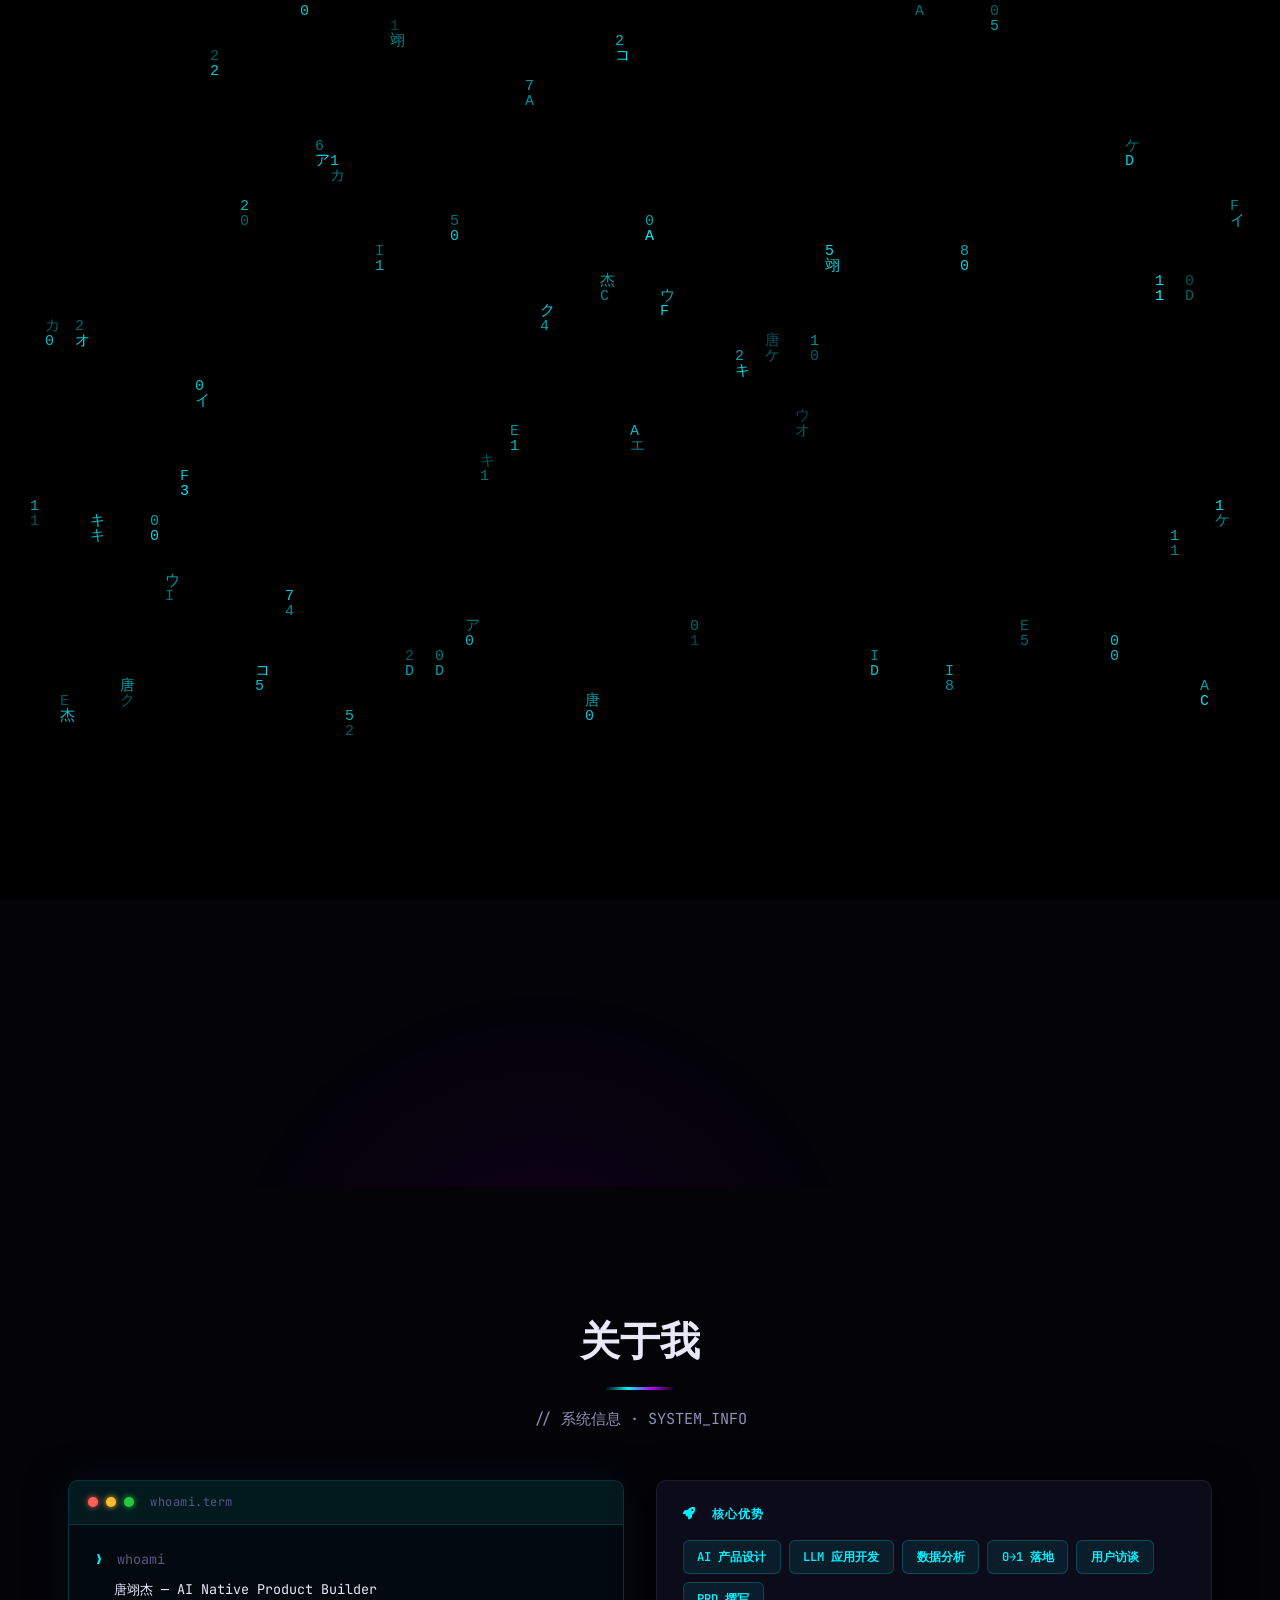
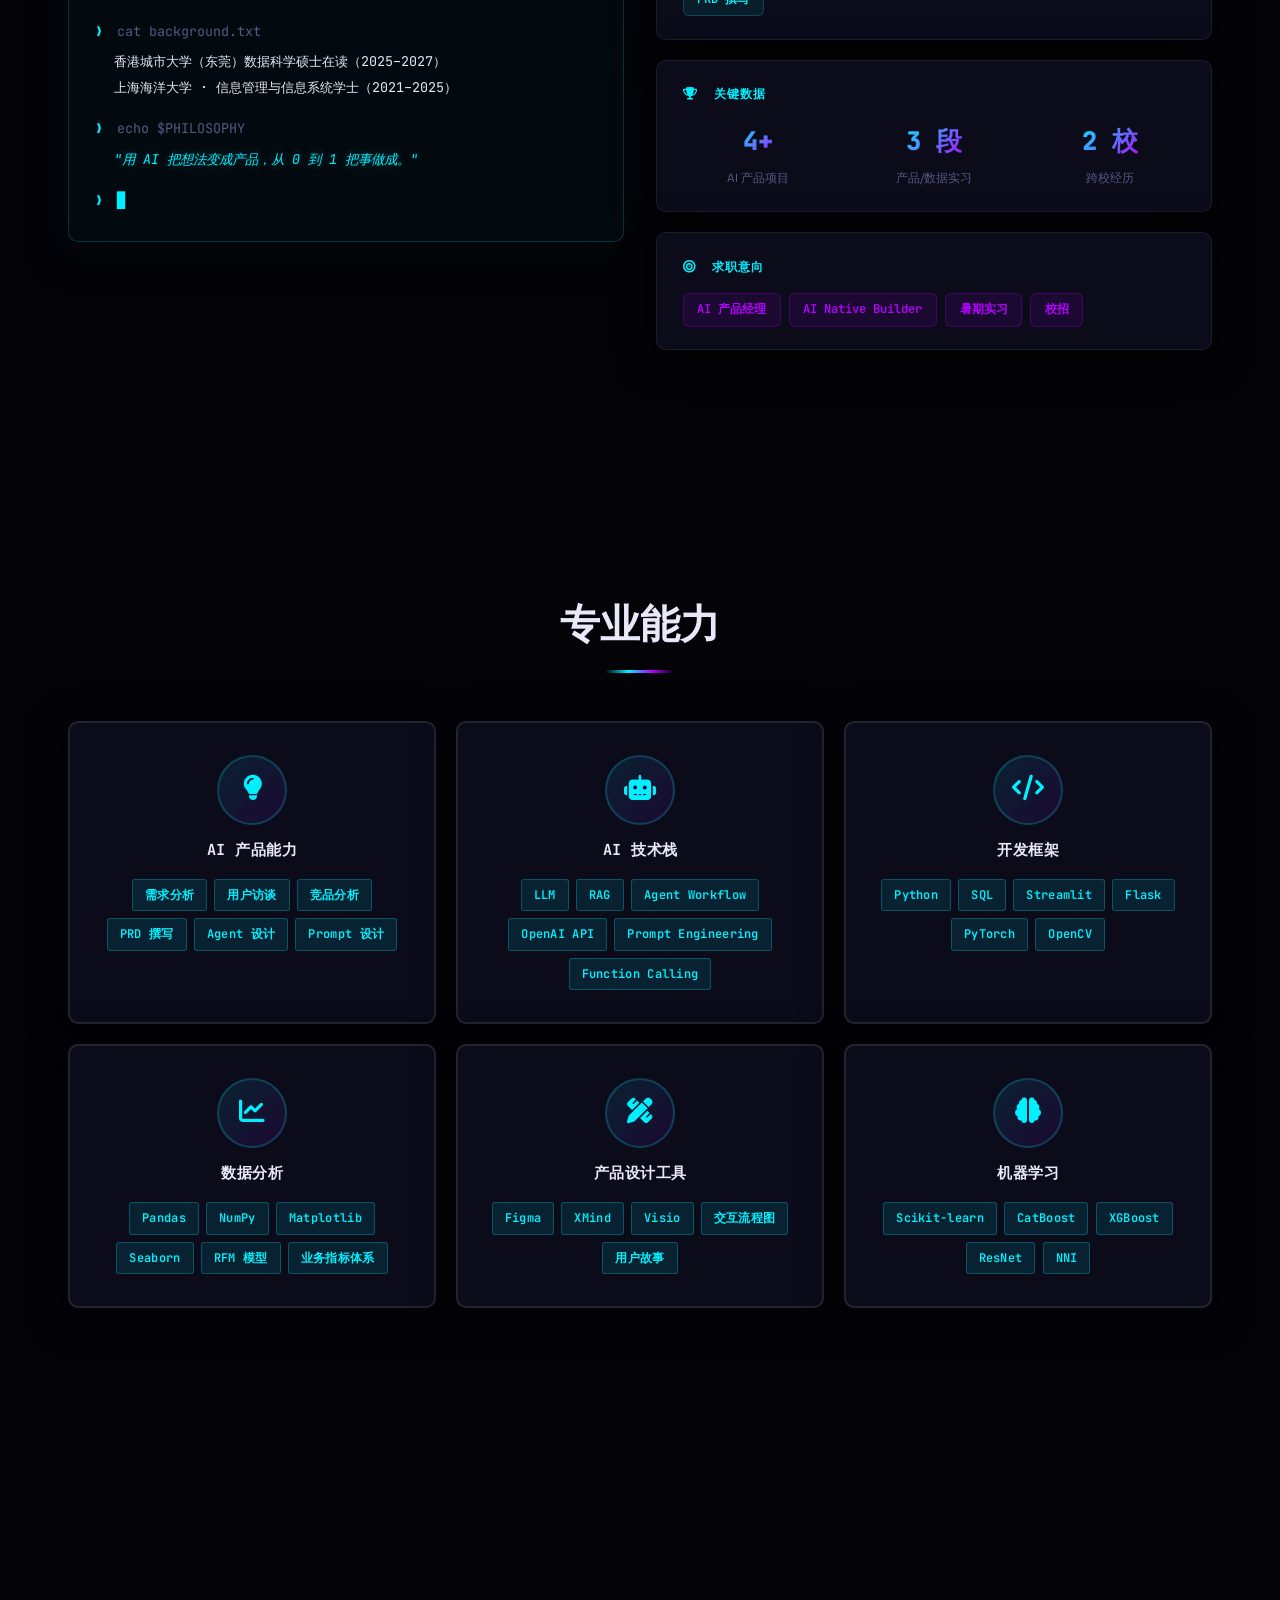
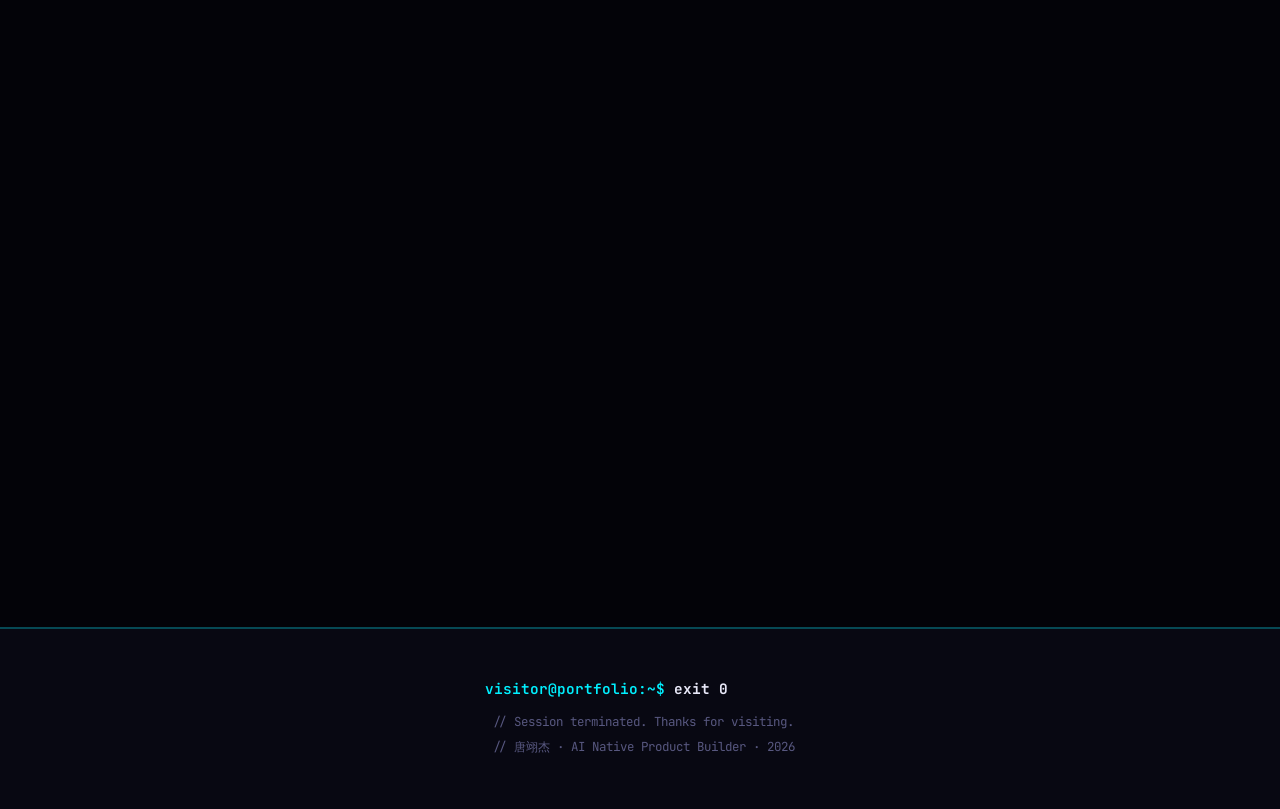
==== commit a5c6e383: "refactor: clean dead code, optimize perf, add entrance animation" ====
--- a/portfolio_current.html
+++ b/portfolio_current.html
@@ -5,9 +5,10 @@
     <meta name="viewport" content="width=device-width, initial-scale=1.0">
     <title>唐翊杰 | AI Native Product Builder</title>
     <meta name="description" content="唐翊杰 - AI产品经理 / AI Native Product Builder。数据科学硕士，具备AI Agent产品设计、LLM应用开发与数据分析经验。">
+    <link rel="icon" href="data:image/svg+xml,<svg xmlns='http://www.w3.org/2000/svg' viewBox='0 0 100 100'><text y='.9em' font-size='90'>T</text></svg>">
     <link rel="preconnect" href="https://fonts.googleapis.com">
     <link rel="preconnect" href="https://fonts.gstatic.com" crossorigin>
-    <link href="https://fonts.googleapis.com/css2?family=Space+Grotesk:wght@300;400;500;600;700&family=JetBrains+Mono:wght@400;500;700&display=swap" rel="stylesheet">
+    <link href="https://fonts.googleapis.com/css2?family=Space+Grotesk:wght@300;400;500;600;700;800;900&family=JetBrains+Mono:wght@400;500;700;800&display=swap" rel="stylesheet">
     <link rel="stylesheet" href="css/style.css">
     <link rel="stylesheet" href="https://cdnjs.cloudflare.com/ajax/libs/font-awesome/6.4.0/css/all.min.css">
 </head>
@@ -22,7 +23,6 @@
             <div id="intro-name" class="intro-name-hidden">唐翊杰</div>
             <div id="intro-role" class="intro-role-hidden">AI Native Product Builder</div>
         </div>
-        <div id="intro-explosion"></div>
     </div>
 
     <!-- 鼠标光晕 -->
@@ -72,7 +72,7 @@
                         </ul>
                         <div class="hero-buttons">
                             <a href="#projects" class="btn btn-primary">查看代表项目</a>
-                            <a href="Tang_Yijie_Resume.pdf" class="btn btn-secondary" download>下载简历 PDF</a>
+                            <a href="Resume.pdf" class="btn btn-secondary" download>下载简历 PDF</a>
                         </div>
                         <div class="hero-meta">
                             <span><i class="fas fa-map-marker-alt"></i> 广东东莞</span>
@@ -554,7 +554,7 @@
             </div>
 
             <div class="resume-actions">
-                <a href="Tang_Yijie_Resume.pdf" class="btn btn-primary" download>
+                <a href="Resume.pdf" class="btn btn-primary" download>
                     <i class="fas fa-download"></i> 下载 PDF 简历
                 </a>
                 <a href="resume.html" class="btn btn-secondary" target="_blank">
--- a/css/style.css
+++ b/css/style.css
@@ -2,7 +2,6 @@
    唐翊杰 | AI Native Product Builder
    科幻主题 · Cyberpunk Terminal v2 — 厚重版
    ============================================================ */
-@import url('https://fonts.googleapis.com/css2?family=Space+Grotesk:wght@300;400;500;600;700&family=JetBrains+Mono:wght@400;500;700;800&display=swap');
 
 /* ============================================================
    CSS 变量 — 深邃厚重
@@ -56,6 +55,9 @@
   -webkit-font-smoothing: antialiased;
   cursor: crosshair;
 }
+
+/* 性能：离屏内容延迟渲染 */
+section { content-visibility: auto; contain-intrinsic-size: 500px; }
 a, button, .btn, .btn-link, .filter-btn, .nav-links a, #backToTop, .project-card, .skill-card, .info-item, .contact-card {
   cursor: pointer;
 }
@@ -138,7 +140,7 @@
    Hero — 暗流涌动
    ============================================================ */
 .hero {
-  padding: 200px 0 140px; position: relative; overflow: hidden;
+  padding: 180px 0 110px; position: relative; overflow: hidden;
 }
 /* 深层光晕 */
 .hero::before {
@@ -160,69 +162,12 @@
 }
 .hero-text { max-width: 720px; margin: 0 auto; }
 
-.hero-text h2 {
-  font-family: var(--font-mono); font-size: 1.05rem; font-weight: 500;
-  color: var(--text-secondary); letter-spacing: 2px; margin-bottom: 0.5rem;
-}
-
-
-/* --- 纯文字 Hero --- */
-.hero { padding: 180px 0 110px; }
 .terminal-hero {
   margin-bottom: 1.5rem;
   text-align: center;
   max-width: 720px;
   margin-left: auto; margin-right: auto;
   min-height: 160px;
-}
-.hero-line {
-  margin-bottom: 0.75rem;
-}
-.hero-name {
-  font-family: var(--font-sans);
-  font-size: clamp(3rem, 7vw, 5rem);
-  font-weight: 800;
-  margin: 0;
-  background: linear-gradient(135deg, var(--cyan), var(--purple), var(--magenta));
-  -webkit-background-clip: text;
-  -webkit-text-fill-color: transparent;
-  background-clip: text;
-  filter: drop-shadow(0 0 30px rgba(0, 240, 255, 0.3));
-  letter-spacing: -1px;
-}
-.hero-role {
-  font-size: 1.1rem;
-  color: var(--text-secondary);
-  margin: 0.5rem 0;
-  letter-spacing: 0.5px;
-}
-.hero-status {
-  font-size: 0.95rem;
-  color: var(--text-dim);
-  margin: 0;
-}
-
-/* 名字 — 厚重渐变 + 加强辉光 */
-.hero-text h1 {
-  font-family: var(--font-mono);
-  font-size: clamp(3.2rem, 8vw, 5.5rem);
-  font-weight: 800; margin: 0.5rem 0;
-  background: linear-gradient(135deg, var(--cyan) 0%, var(--purple) 50%, var(--magenta) 100%);
-  -webkit-background-clip: text; -webkit-text-fill-color: transparent;
-  background-clip: text;
-  filter: drop-shadow(0 0 40px rgba(0, 240, 255, 0.4)) drop-shadow(0 0 80px rgba(180, 0, 255, 0.2));
-  letter-spacing: -1px;
-  animation: titleGlitch 6s infinite;
-}
-@keyframes titleGlitch {
-  0%, 94%, 96%, 98%, 100% { transform: translate(0); }
-  95% { transform: translate(-3px, 2px); }
-  97% { transform: translate(3px, -2px); }
-}
-
-.hero-text h3 {
-  font-family: var(--font-mono); font-size: 1.3rem; font-weight: 500;
-  color: var(--text-primary); letter-spacing: 1px; opacity: 0.9;
 }
 
 .tagline {
@@ -643,63 +588,12 @@
    简历
    ============================================================ */
 .resume { padding: var(--section-gap) 0; position: relative; }
-.resume-content { max-width: 900px; margin: 0 auto; }
-.resume-preview {
-  background: var(--surface); padding: 3rem;
-  border-radius: var(--radius-md); border: 2px solid var(--border-card);
-  box-shadow: var(--shadow-card); margin-bottom: 2rem;
-}
-.resume-preview h3 {
-  font-family: var(--font-mono); font-size: 1.2rem; color: var(--cyan);
-  margin-bottom: 2rem; text-align: center; font-weight: 700;
-}
-.resume-sections { display: grid; gap: 2rem; }
-.resume-section h4 {
-  font-family: var(--font-mono); font-size: 0.88rem; color: var(--purple);
-  margin-bottom: 0.75rem; display: flex; align-items: center; gap: 0.5rem;
-  font-weight: 700;
-}
-.resume-section h4 i { color: var(--cyan); }
-.resume-section ul { list-style: none; padding-left: 1rem; }
-.resume-section li {
-  margin-bottom: 0.5rem; position: relative; color: var(--text-secondary);
-  font-size: 0.9rem;
-}
-.resume-section li::before {
-  content: '›'; color: var(--cyan); font-weight: 700;
-  position: absolute; left: -1rem;
-}
-.resume-section p { color: var(--text-secondary); font-size: 0.9rem; }
 .resume-actions { display: flex; gap: 1rem; justify-content: center; }
 
 /* ============================================================
    联系方式
    ============================================================ */
 .contact { padding: var(--section-gap) 0; position: relative; }
-.contact-grid {
-  display: grid; grid-template-columns: repeat(auto-fit, minmax(220px, 1fr)); gap: 1.25rem;
-}
-.contact-card {
-  text-align: center; padding: 2rem;
-  background: var(--surface); border-radius: var(--radius-md);
-  border: 2px solid var(--border-card); box-shadow: var(--shadow-card);
-  transition: border-color 0.3s, transform 0.25s, box-shadow 0.3s;
-}
-.contact-card:hover {
-  transform: translateY(-3px);
-  border-color: rgba(0, 240, 255, 0.35);
-  box-shadow: 0 0 40px rgba(0, 240, 255, 0.08), var(--shadow-card);
-}
-.contact-card i { font-size: 2rem; color: var(--cyan); margin-bottom: 0.75rem; }
-.contact-card h3 {
-  font-family: var(--font-mono); font-size: 0.85rem; color: var(--text-primary);
-  margin-bottom: 0.5rem; letter-spacing: 0.5px; font-weight: 700;
-}
-.contact-card a, .contact-card p {
-  font-size: 0.88rem; color: var(--text-secondary); text-decoration: none;
-  transition: color 0.3s;
-}
-.contact-card a:hover { color: var(--cyan); }
 
 /* ============================================================
    页脚 — 终端签名
@@ -870,14 +764,6 @@
 }
 .project-card:hover {
   transform: translateY(-6px) rotateX(2deg);
-}
-
-/* ============================================================
-   粒子 Canvas
-   ============================================================ */
-#particles-canvas {
-  position: fixed; top: 0; left: 0; width: 100%; height: 100%;
-  z-index: -1; pointer-events: none;
 }
 
 /* ============================================================
@@ -1231,11 +1117,6 @@
   opacity: 1; color: var(--cyan);
   text-shadow: 0 0 15px rgba(0,240,255,0.4);
 }
-#intro-explosion {
-  position: absolute; inset: 0; z-index: 4;
-  pointer-events: none; opacity: 0;
-}
-
 /* ═══════════════════════════════════════════════════════
    CRT 显示器外壳 — 纯文字展示用
    ═══════════════════════════════════════════════════════ */
@@ -1354,6 +1235,17 @@
   transform: translateY(0);
 }
 
+/* 页面入场：overlay 消失后整体微上浮 */
+body.page-entered .navbar,
+body.page-entered .hero,
+body.page-entered section {
+  animation: pageEnter 0.8s cubic-bezier(0.16,1,0.3,1) forwards;
+}
+@keyframes pageEnter {
+  from { opacity: 0; transform: translateY(16px); }
+  to   { opacity: 1; transform: translateY(0); }
+}
+
 @media (prefers-reduced-motion: reduce) {
   *,
   *::before,
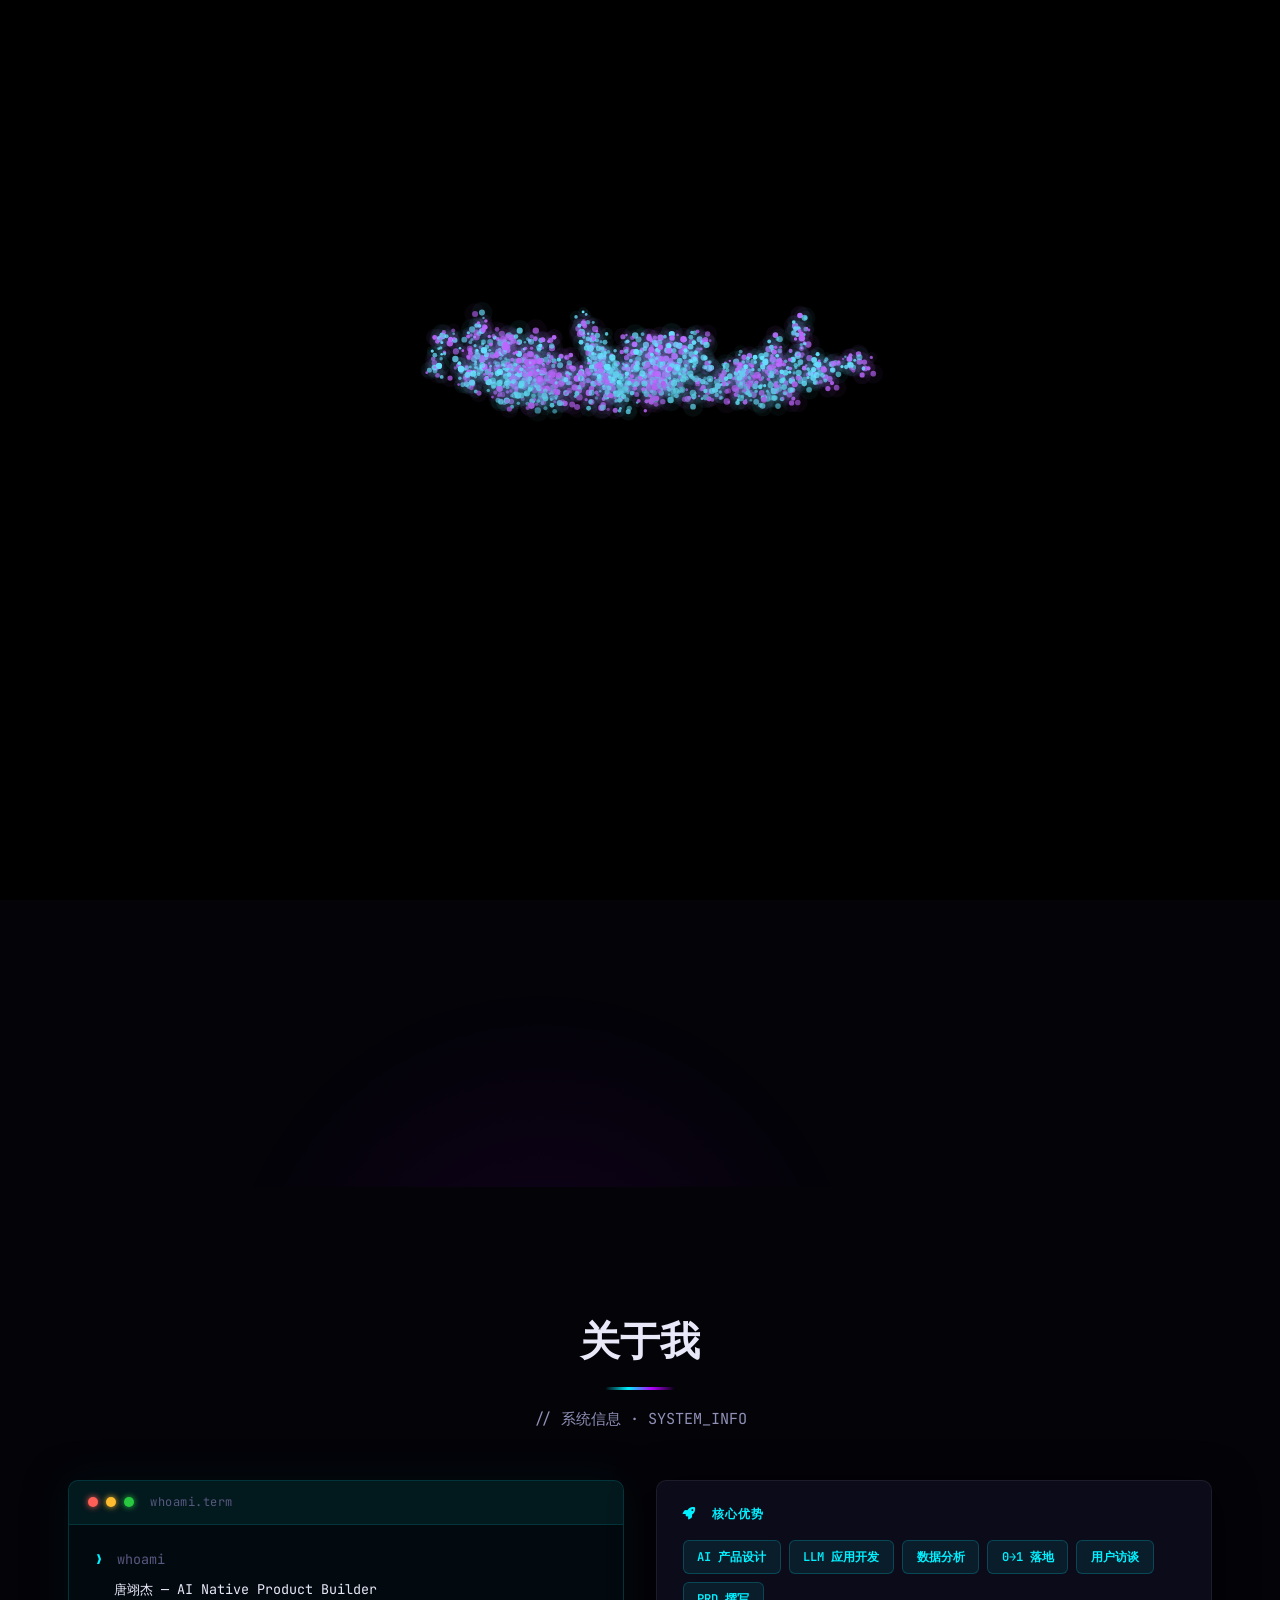
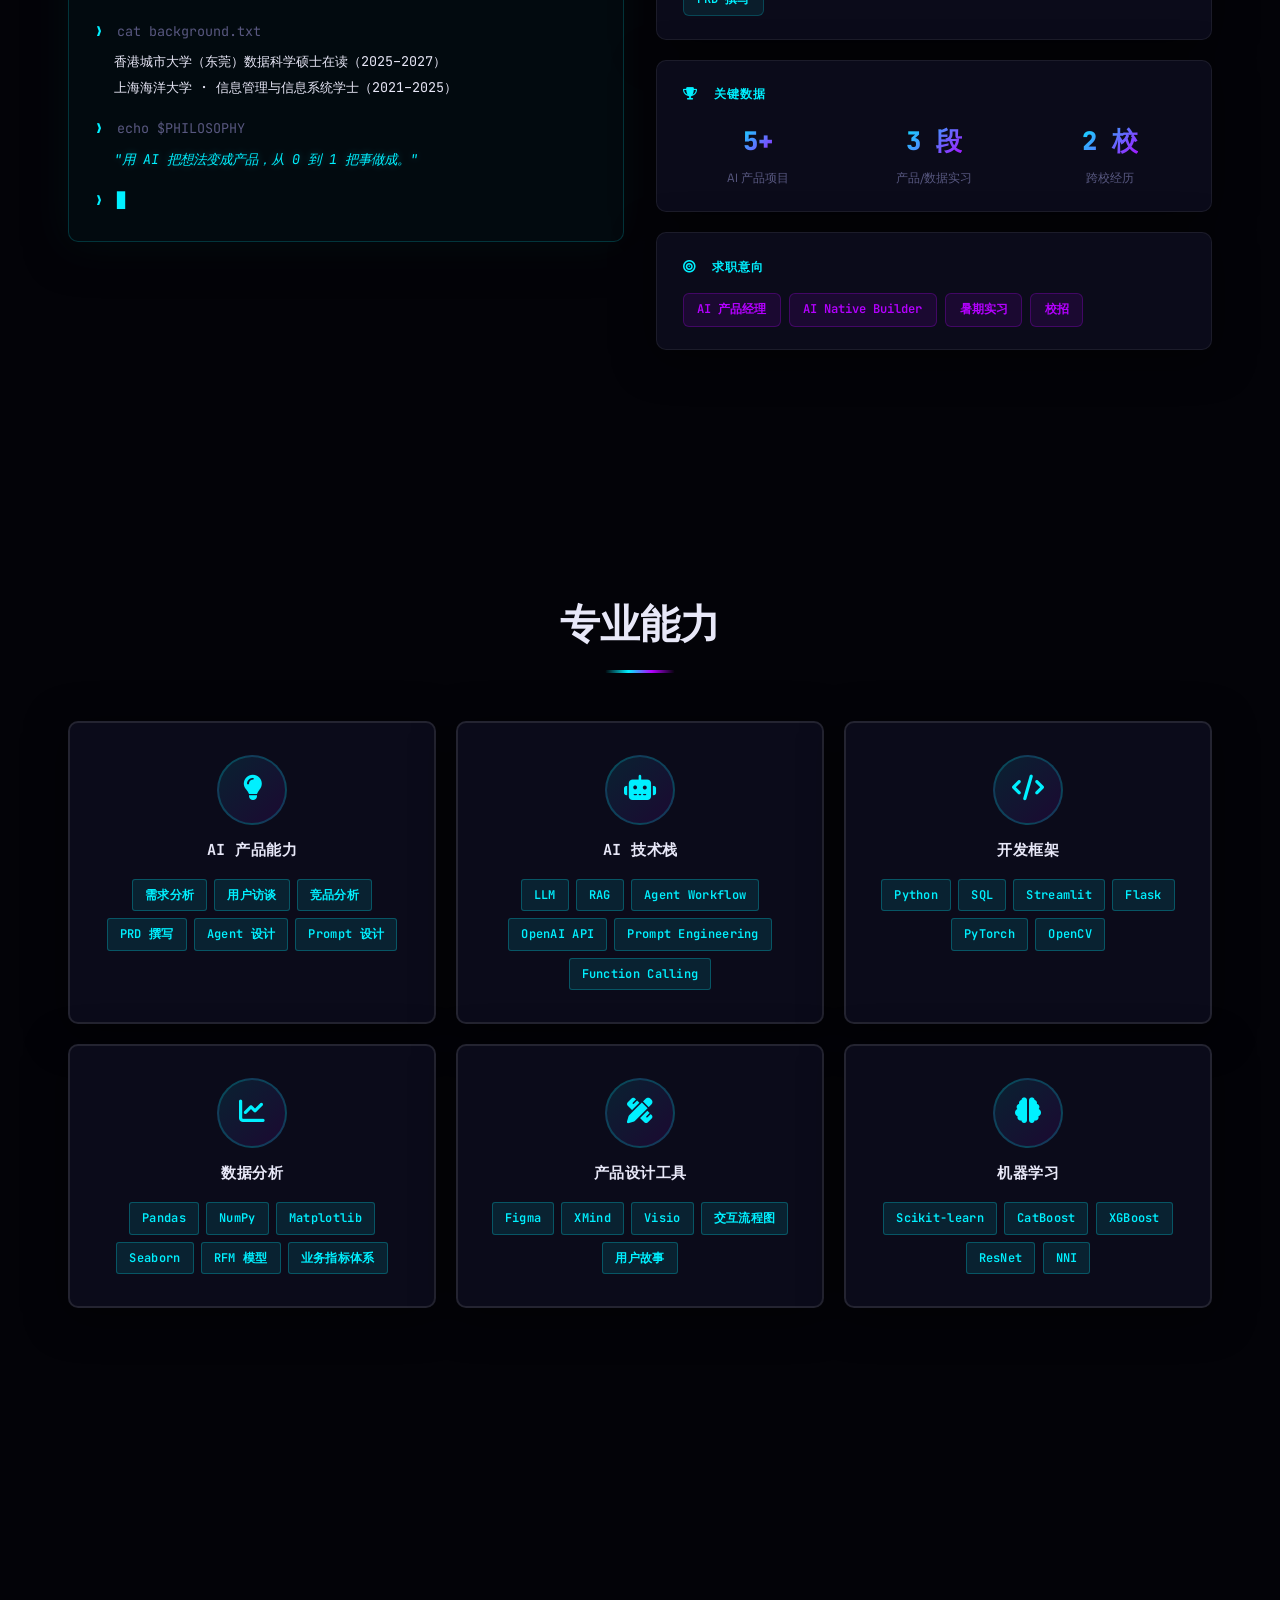
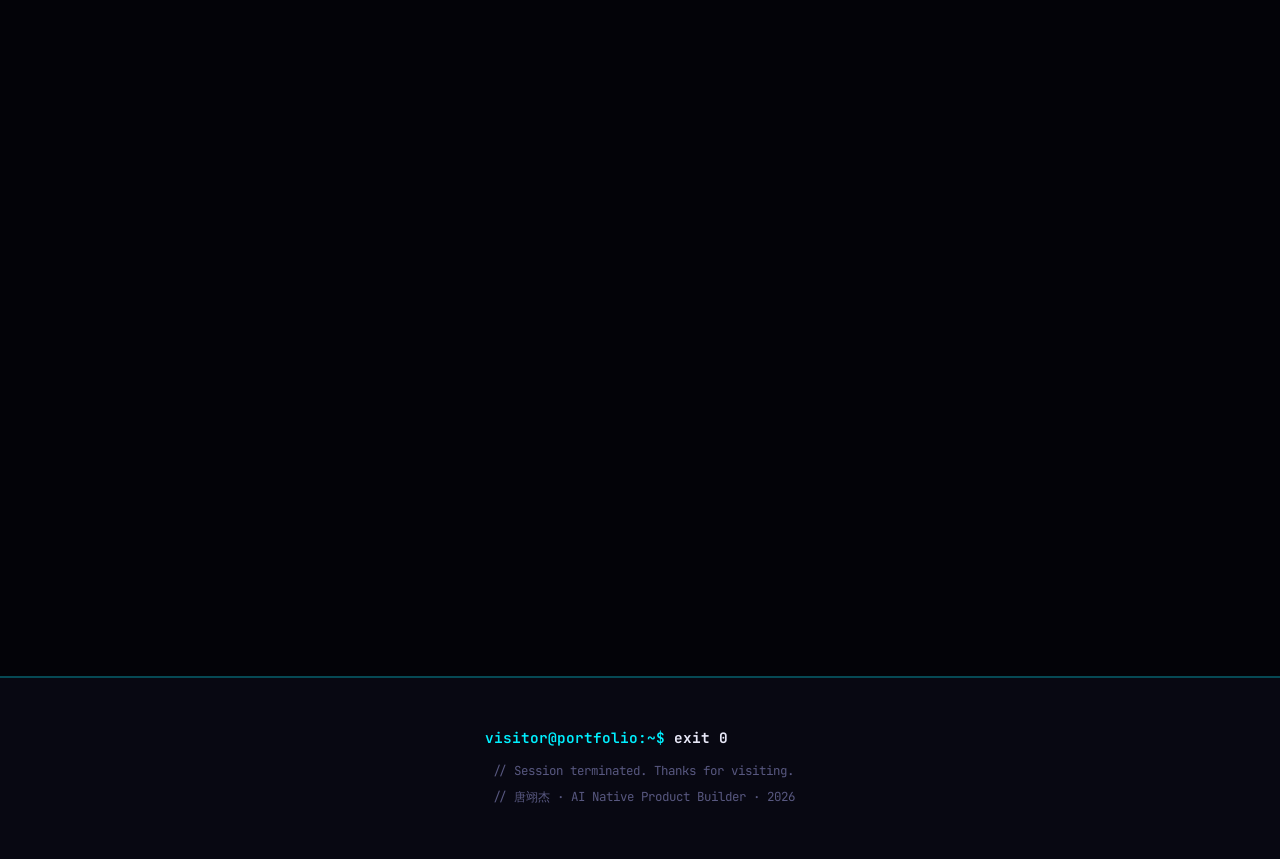
==== commit 2f9c6356: "feat: add VoicePixel Studio project, update stats to 5+" ====
--- a/portfolio_current.html
+++ b/portfolio_current.html
@@ -80,7 +80,7 @@
                         </div>
                         <div class="hero-stats">
                             <div class="hero-stat">
-                                <span class="number">4+</span>
+                                <span class="number">5+</span>
                                 <span class="label">AI 产品项目</span>
                             </div>
                             <div class="hero-stat">
@@ -152,7 +152,7 @@
                         <div class="about-card-title"><i class="fas fa-trophy"></i> 关键数据</div>
                         <div class="about-stats">
                             <div class="about-stat">
-                                <span class="as-num">4+</span>
+                                <span class="as-num">5+</span>
                                 <span class="as-label">AI 产品项目</span>
                             </div>
                             <div class="about-stat">
@@ -366,7 +366,34 @@
                     </div>
                 </div>
 
-                <!-- Project 5: 建筑图像评估 -->
+                <!-- Project 5: VoiceFlow Canvas -->
+                <div class="project-card featured" data-category="ai-product">
+                    <div class="project-icon icon-3d">
+                        <i class="fas fa-microphone"></i>
+                    </div>
+                    <div class="featured-badge">⭐ AI 产品</div>
+                    <h3>VoicePixel Studio — AI 语音绘图工具</h3>
+                    <p class="project-tech">React 19 · TypeScript · Vite · DashScope ASR · MiMo LLM</p>
+                    <p>面向七牛云 xEngineer 暑期实训营题目二的纯语音像素绘图工具。用户通过中文语音完成绘图创作、追加修改、撤销、导出，系统将语音转文本后由 LLM 解析为 Pixel DSL，再经 Canvas 逐像素绘制。包含完整 PRD、设计文档、提交检查清单。</p>
+                    <div class="card-expand">
+                        <div class="card-expand-inner">
+                            <strong>语音闭环：</strong>ASR识别 → LLM解析DSL → Canvas执行 | <strong>114 commits</strong> | 40x28像素画布
+                        </div>
+                    </div>
+                    <div class="project-links">
+                        <a href="https://github.com/Moshenluo/voiceflow-canvas" target="_blank" class="btn-link">
+                            <i class="fab fa-github"></i> 查看代码
+                        </a>
+                        <a href="https://voiceflow-canvas.vercel.app" target="_blank" class="btn-link demo">
+                            <i class="fas fa-external-link-alt"></i> Live Demo
+                        </a>
+                        <a href="https://www.bilibili.com/video/BV17kJs6JECK" target="_blank" class="btn-link bilibili">
+                            <i class="fa-brands fa-bilibili"></i> 演示视频
+                        </a>
+                    </div>
+                </div>
+
+                <!-- Project 6: 建筑图像评估 -->
                 <div class="project-card" data-category="ml">
                     <div class="project-icon icon-3d">
                         <i class="fas fa-image"></i>
--- a/css/style.css
+++ b/css/style.css
@@ -517,11 +517,14 @@
 
 /* --- 项目卡片过滤动画 --- */
 .project-card {
-  transition: opacity 0.35s, transform 0.35s, border-color 0.3s, box-shadow 0.3s;
+  transition: opacity 0.35s, transform 0.35s, max-height 0.35s, margin 0.35s, padding 0.35s, border-color 0.3s, box-shadow 0.3s;
+  max-height: 600px;
 }
 .project-card.filter-hide {
   opacity: 0; transform: scale(0.92); pointer-events: none;
-  position: absolute; visibility: hidden;
+  max-height: 0; margin-top: 0; margin-bottom: 0;
+  padding-top: 0; padding-bottom: 0;
+  border-width: 0; overflow: hidden;
 }
 .project-card > p {
   font-size: 0.9rem; color: var(--text-secondary); line-height: 1.7;
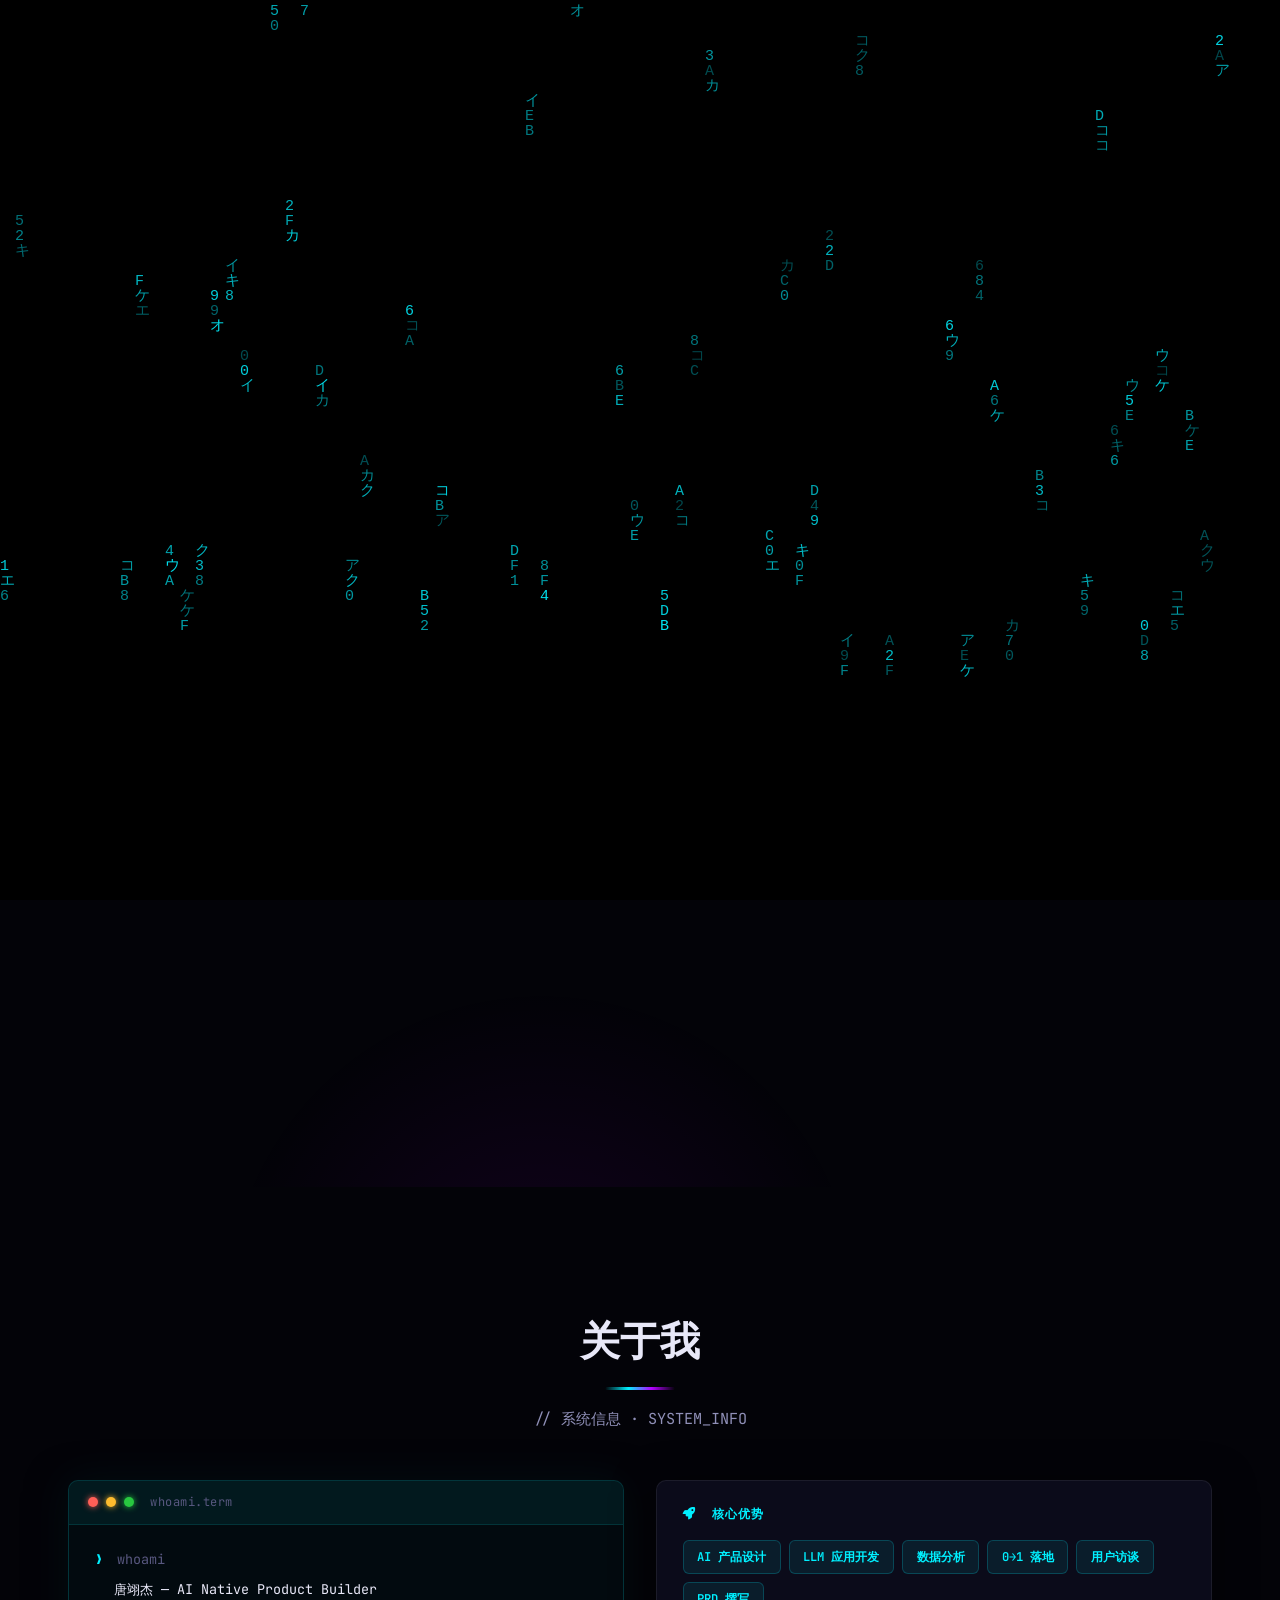
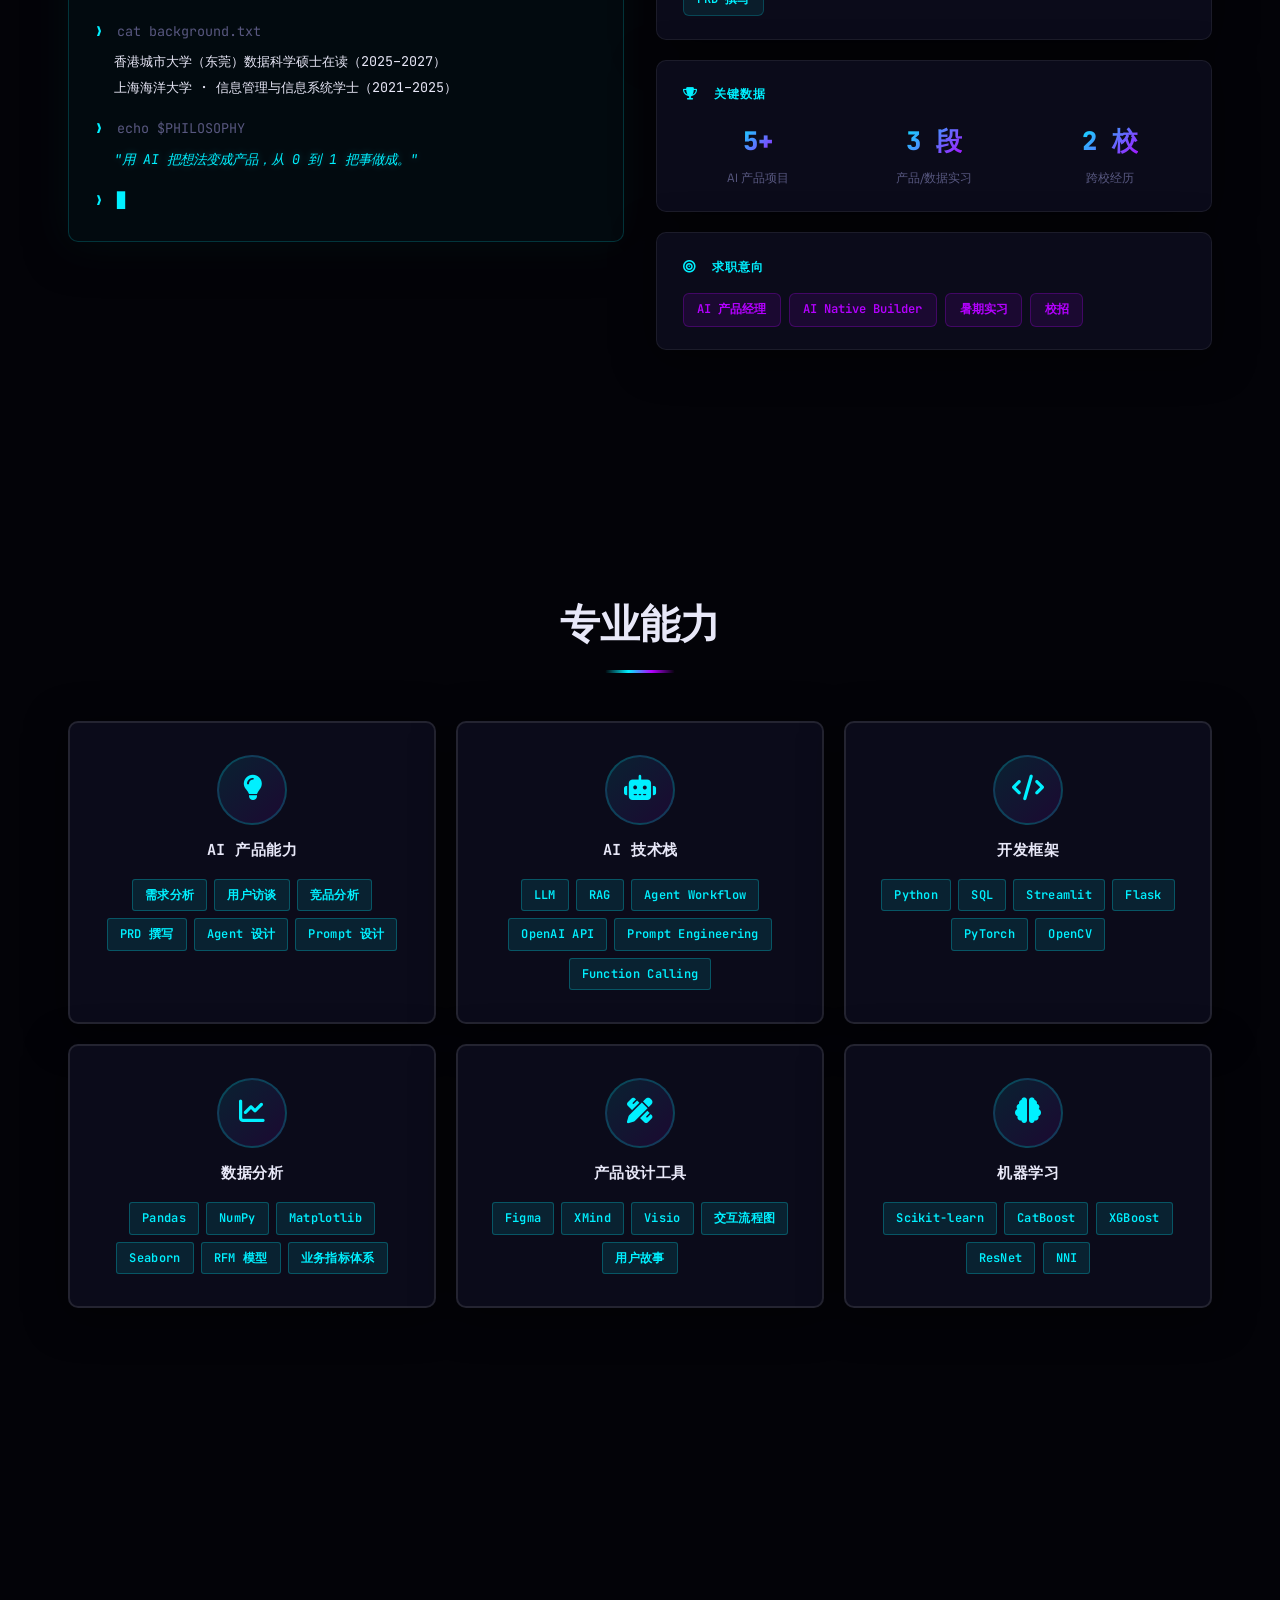
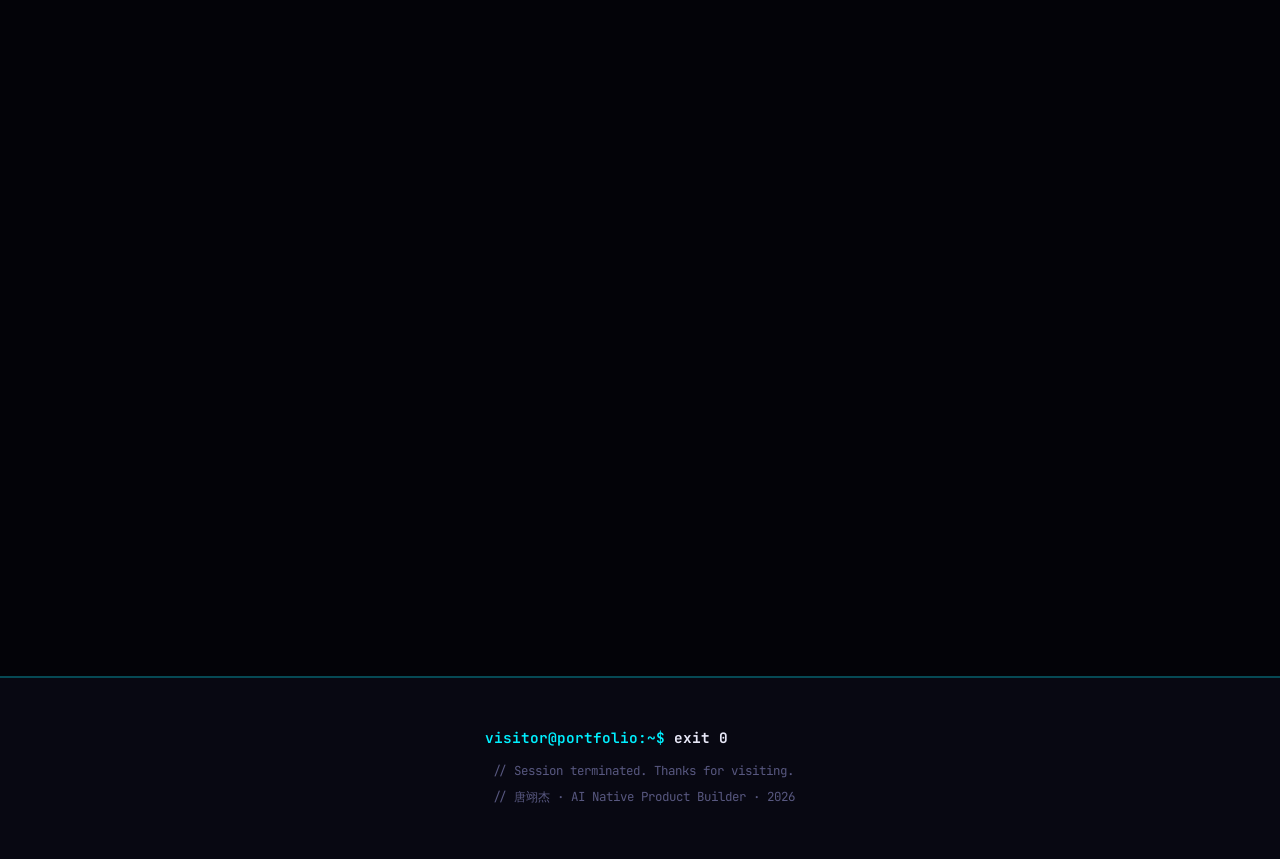
==== commit cd9fb02e: "refactor: remove particle system, clean matrix→CRT direct transition" ====
--- a/portfolio_current.html
+++ b/portfolio_current.html
@@ -13,16 +13,9 @@
     <link rel="stylesheet" href="https://cdnjs.cloudflare.com/ajax/libs/font-awesome/6.4.0/css/all.min.css">
 </head>
 <body>
-    <!-- ═══════════════════════════════════════════
-         开场动画覆盖层 — 矩阵雨 + 粒子汇聚 + 爆炸
-         ═══════════════════════════════════════════ -->
+    <!-- 开场动画覆盖层 — 矩阵雨 -->
     <div id="intro-overlay">
         <canvas id="matrix-canvas"></canvas>
-        <canvas id="particle-canvas"></canvas>
-        <div id="intro-text-container">
-            <div id="intro-name" class="intro-name-hidden">唐翊杰</div>
-            <div id="intro-role" class="intro-role-hidden">AI Native Product Builder</div>
-        </div>
     </div>
 
     <!-- 鼠标光晕 -->
--- a/css/style.css
+++ b/css/style.css
@@ -517,14 +517,10 @@
 
 /* --- 项目卡片过滤动画 --- */
 .project-card {
-  transition: opacity 0.35s, transform 0.35s, max-height 0.35s, margin 0.35s, padding 0.35s, border-color 0.3s, box-shadow 0.3s;
-  max-height: 600px;
+  transition: opacity 0.3s, transform 0.3s, border-color 0.3s, box-shadow 0.3s;
 }
 .project-card.filter-hide {
-  opacity: 0; transform: scale(0.92); pointer-events: none;
-  max-height: 0; margin-top: 0; margin-bottom: 0;
-  padding-top: 0; padding-bottom: 0;
-  border-width: 0; overflow: hidden;
+  display: none;
 }
 .project-card > p {
   font-size: 0.9rem; color: var(--text-secondary); line-height: 1.7;
@@ -1085,42 +1081,8 @@
 #matrix-canvas {
   position: absolute; inset: 0; z-index: 1;
 }
-#particle-canvas {
-  position: absolute; inset: 0; z-index: 2;
-}
-#intro-text-container {
-  position: relative; z-index: 3;
-  text-align: center; pointer-events: none;
-}
-.intro-name-hidden {
-  font-family: var(--font-sans);
-  font-size: clamp(3rem, 10vw, 7rem);
-  font-weight: 900;
-  letter-spacing: 8px;
-  opacity: 0; color: #fff;
-  text-shadow: 0 0 40px rgba(0,240,255,0.5);
-  transition: opacity 0.6s ease, transform 0.6s ease, text-shadow 0.6s ease;
-  transform: scale(0.5);
-}
-.intro-name-visible {
-  opacity: 1; transform: scale(1);
-  text-shadow:
-    0 0 20px var(--cyan),
-    0 0 60px rgba(0,240,255,0.4),
-    0 0 120px rgba(180,0,255,0.3);
-}
-.intro-role-hidden {
-  font-family: var(--font-mono);
-  font-size: clamp(0.9rem, 2.5vw, 1.5rem);
-  color: var(--text-dim);
-  margin-top: 1rem; opacity: 0;
-  transition: opacity 0.8s ease 0.3s, color 0.8s ease;
-}
-.intro-role-visible {
-  opacity: 1; color: var(--cyan);
-  text-shadow: 0 0 15px rgba(0,240,255,0.4);
-}
-/* ═══════════════════════════════════════════════════════
+
+/* ═══════════════════════════════════════════════════════
    CRT 显示器外壳 — 纯文字展示用
    ═══════════════════════════════════════════════════════ */
 #crt-container {
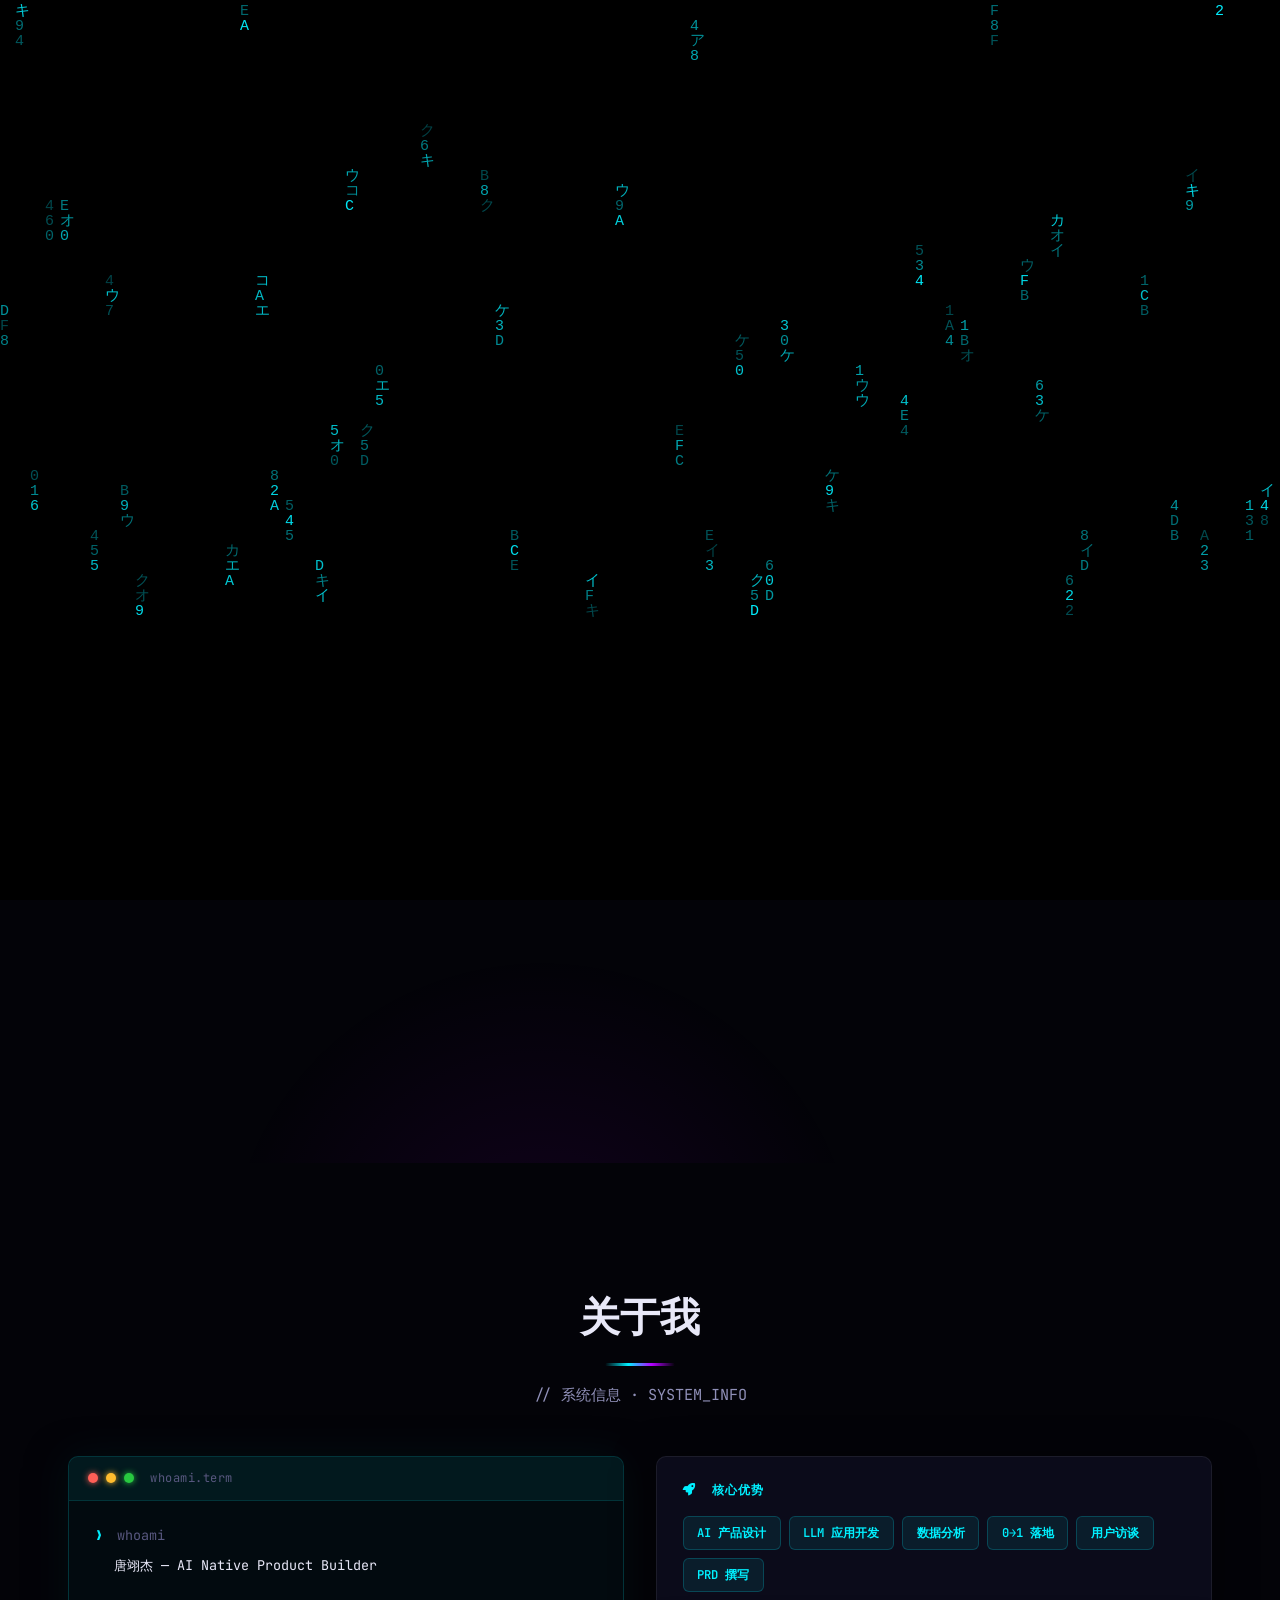
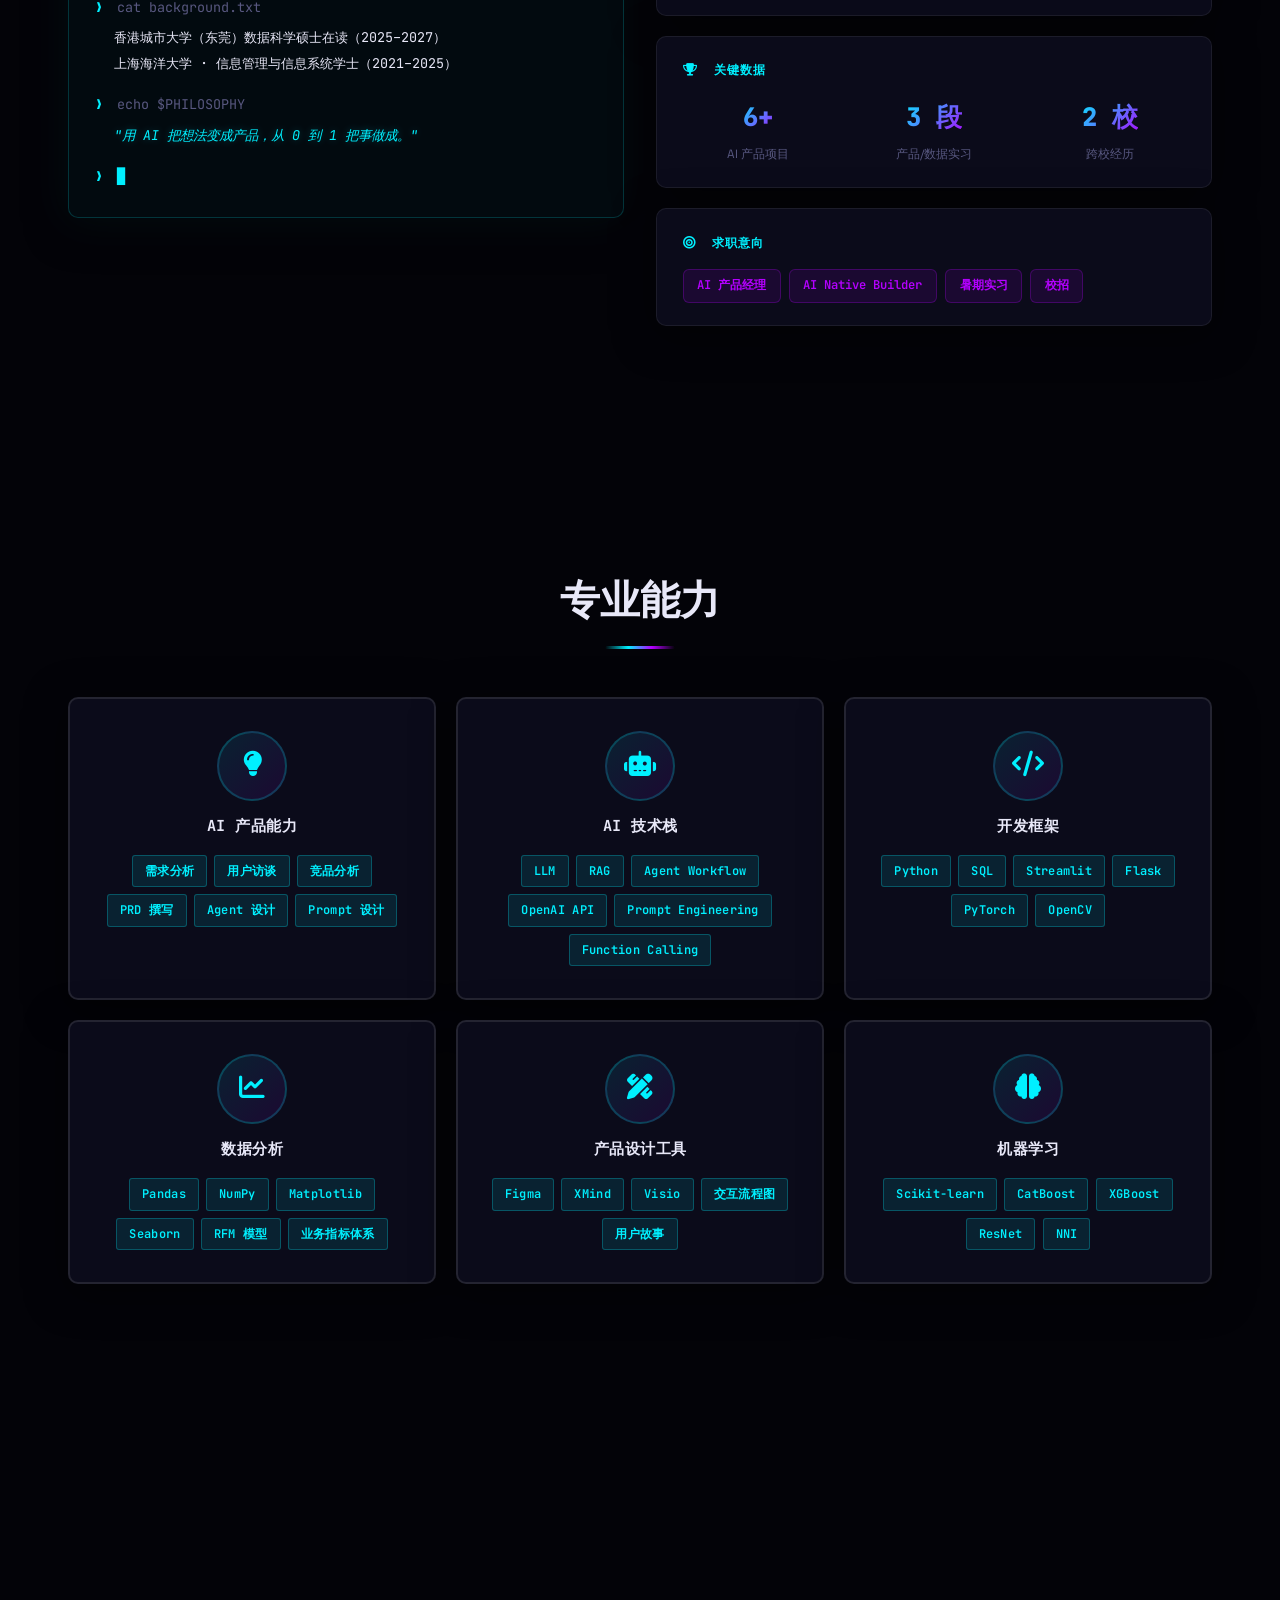
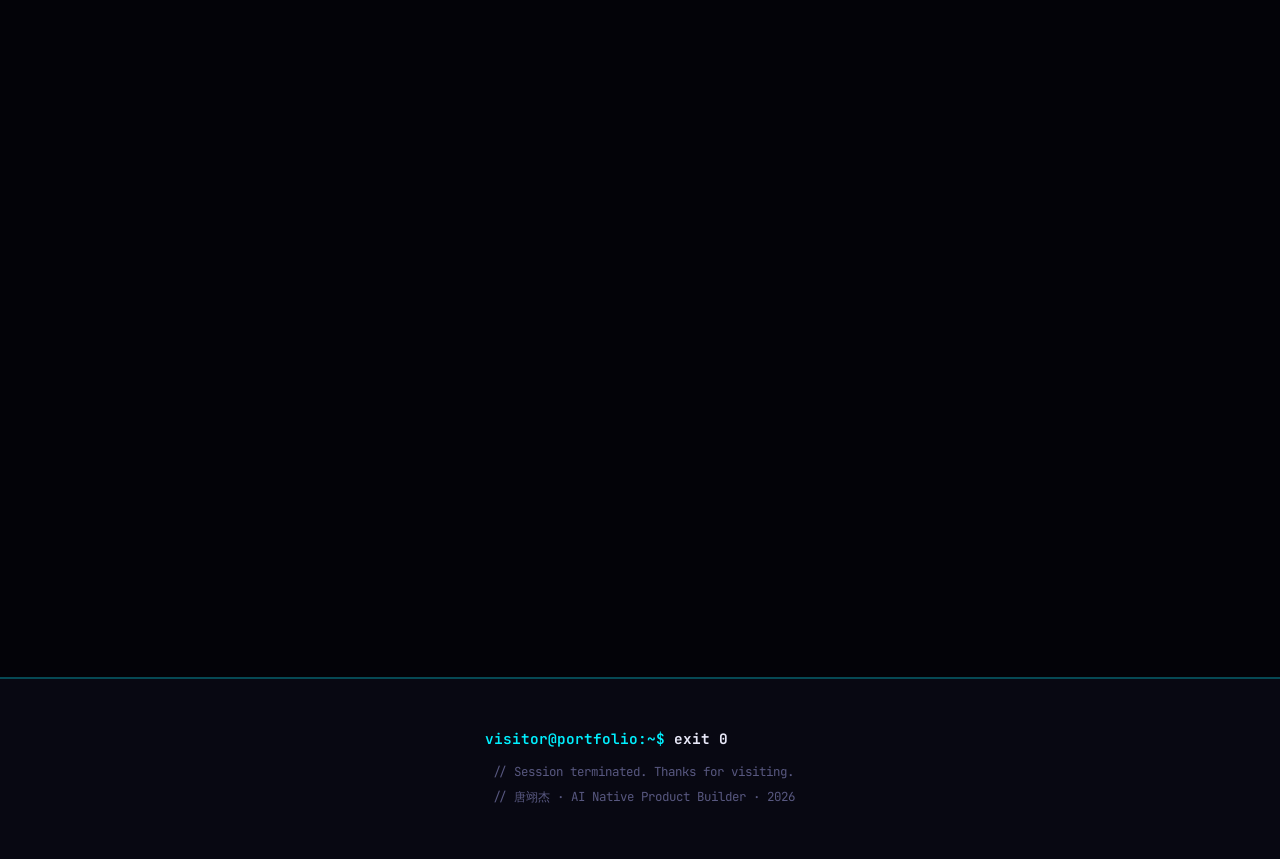
==== commit 55a6b7af: "feat: add 命运裂隙 AI Roguelike Game project" ====
--- a/portfolio_current.html
+++ b/portfolio_current.html
@@ -73,7 +73,7 @@
                         </div>
                         <div class="hero-stats">
                             <div class="hero-stat">
-                                <span class="number">5+</span>
+                                <span class="number">6+</span>
                                 <span class="label">AI 产品项目</span>
                             </div>
                             <div class="hero-stat">
@@ -145,7 +145,7 @@
                         <div class="about-card-title"><i class="fas fa-trophy"></i> 关键数据</div>
                         <div class="about-stats">
                             <div class="about-stat">
-                                <span class="as-num">5+</span>
+                                <span class="as-num">6+</span>
                                 <span class="as-label">AI 产品项目</span>
                             </div>
                             <div class="about-stat">
@@ -386,7 +386,31 @@
                     </div>
                 </div>
 
-                <!-- Project 6: 建筑图像评估 -->
+                <!-- Project 6: 命运裂隙 -->
+                <div class="project-card featured" data-category="ai-product">
+                    <div class="project-icon icon-3d">
+                        <i class="fas fa-dice-d20"></i>
+                    </div>
+                    <div class="featured-badge">🏆 AI 产品</div>
+                    <h3>命运裂隙 — AI Roguelike 游戏</h3>
+                    <p class="project-tech">Next.js · TypeScript · AI API · Canvas · Prisma</p>
+                    <p>全栈 AI 驱动的 Roguelike 回合制 RPG。AI 实时生成敌人、事件、技能觉醒、叙事旁白和进化路线。包含天赋系统、装备共鸣、世界地图探索、成就系统和每日挑战模式。</p>
+                    <div class="card-expand">
+                        <div class="card-expand-inner">
+                            <strong>AI 全面驱动：</strong>战斗AI · 事件生成 · 技能觉醒 · 进化系统 | <strong>完整Roguelike闭环</strong>
+                        </div>
+                    </div>
+                    <div class="project-links">
+                        <a href="https://github.com/Moshenluo/mingyunliexi" target="_blank" class="btn-link">
+                            <i class="fab fa-github"></i> 查看代码
+                        </a>
+                        <a href="https://minghunjuexing.space-z.ai/" target="_blank" class="btn-link demo">
+                            <i class="fas fa-external-link-alt"></i> 在线体验
+                        </a>
+                    </div>
+                </div>
+
+                <!-- Project 7: 建筑图像评估 -->
                 <div class="project-card" data-category="ml">
                     <div class="project-icon icon-3d">
                         <i class="fas fa-image"></i>
--- a/css/style.css
+++ b/css/style.css
@@ -161,14 +161,6 @@
   position: relative; z-index: 1;
 }
 .hero-text { max-width: 720px; margin: 0 auto; }
-
-.terminal-hero {
-  margin-bottom: 1.5rem;
-  text-align: center;
-  max-width: 720px;
-  margin-left: auto; margin-right: auto;
-  min-height: 160px;
-}
 
 .tagline {
   font-family: var(--font-sans); font-size: 1.1rem;
@@ -1171,10 +1163,11 @@
 }
 .hero-line-role {
   font-family: var(--font-mono);
-  font-size: clamp(0.85rem, 1.8vw, 1.1rem);
+  font-size: clamp(0.82rem, 1.6vw, 1.05rem);
   color: var(--text-secondary);
-  letter-spacing: 1px;
+  letter-spacing: 0.5px;
   margin: 0.3rem 0 0;
+  white-space: nowrap;
 }
 .hero-line-status {
   font-family: var(--font-mono);
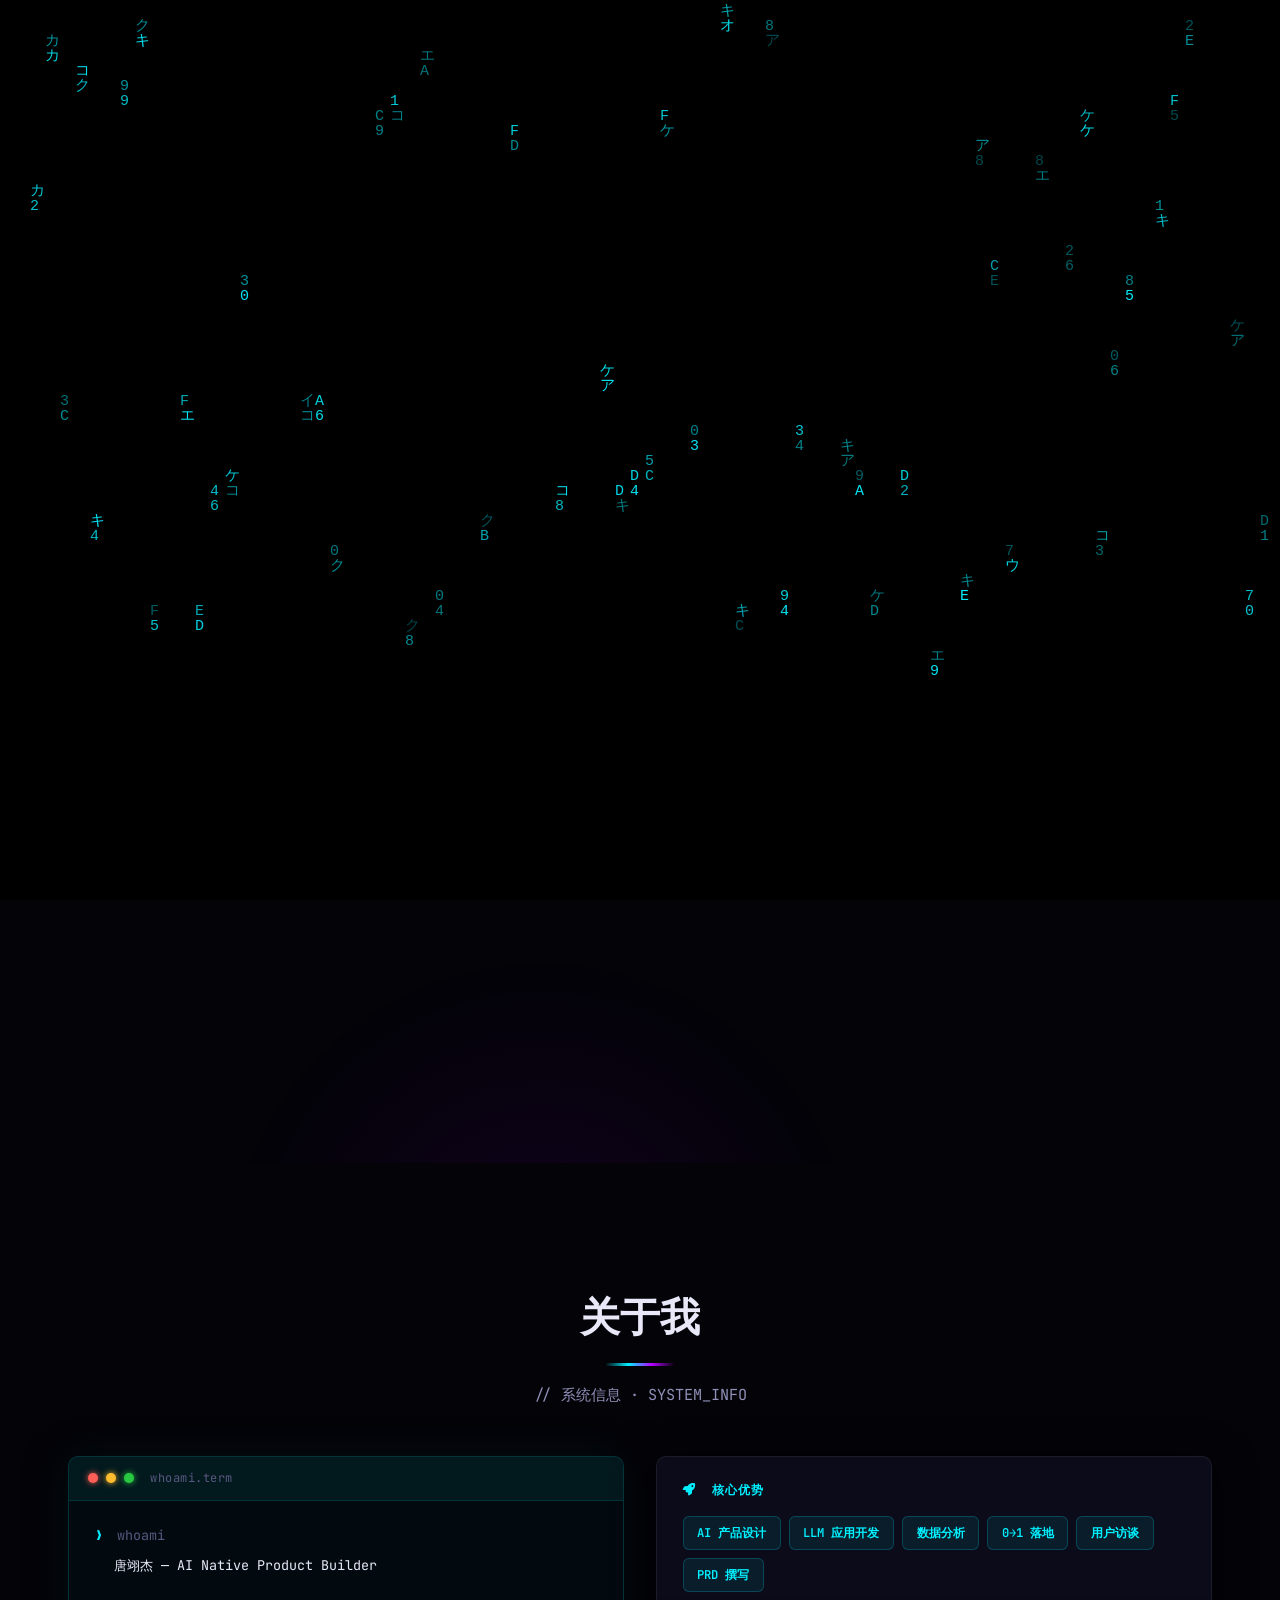
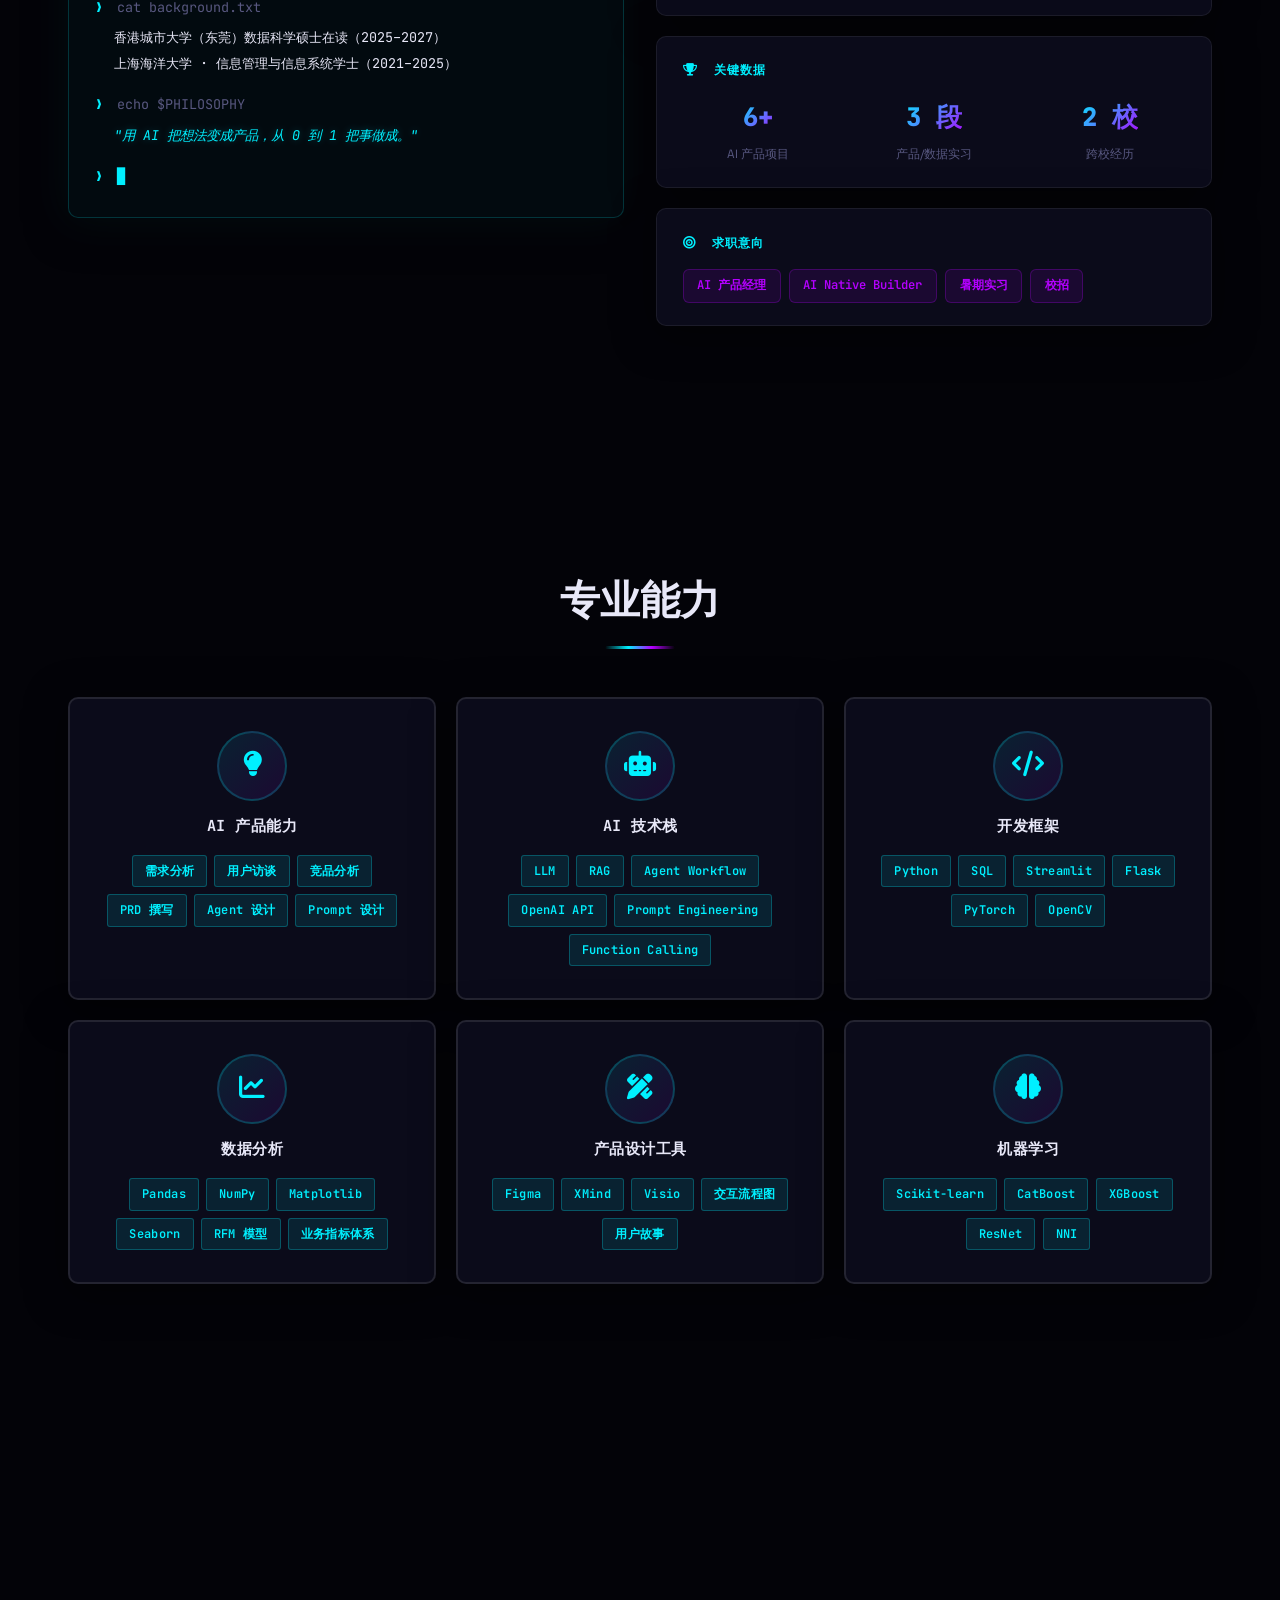
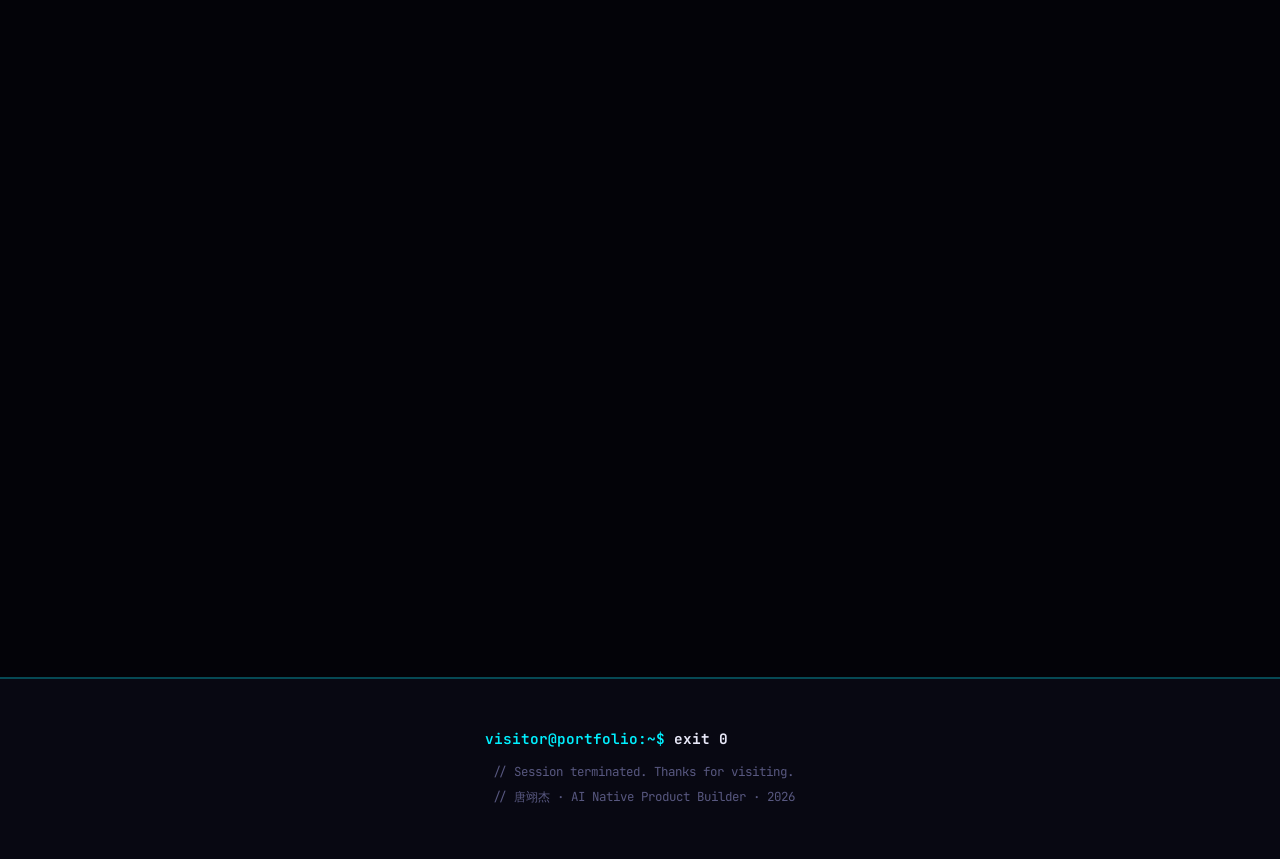
==== commit 61a5be75: "fix: switch FA CDN to bootcdn, replace pro icon fa-dice-d20 with fa-dragon" ====
--- a/portfolio_current.html
+++ b/portfolio_current.html
@@ -10,7 +10,7 @@
     <link rel="preconnect" href="https://fonts.gstatic.com" crossorigin>
     <link href="https://fonts.googleapis.com/css2?family=Space+Grotesk:wght@300;400;500;600;700;800;900&family=JetBrains+Mono:wght@400;500;700;800&display=swap" rel="stylesheet">
     <link rel="stylesheet" href="css/style.css">
-    <link rel="stylesheet" href="https://cdnjs.cloudflare.com/ajax/libs/font-awesome/6.4.0/css/all.min.css">
+    <link rel="stylesheet" href="https://cdn.bootcdn.net/ajax/libs/font-awesome/6.4.0/css/all.min.css">
 </head>
 <body>
     <!-- 开场动画覆盖层 — 矩阵雨 -->
@@ -389,7 +389,7 @@
                 <!-- Project 6: 命运裂隙 -->
                 <div class="project-card featured" data-category="ai-product">
                     <div class="project-icon icon-3d">
-                        <i class="fas fa-dice-d20"></i>
+                        <i class="fas fa-dragon"></i>
                     </div>
                     <div class="featured-badge">🏆 AI 产品</div>
                     <h3>命运裂隙 — AI Roguelike 游戏</h3>
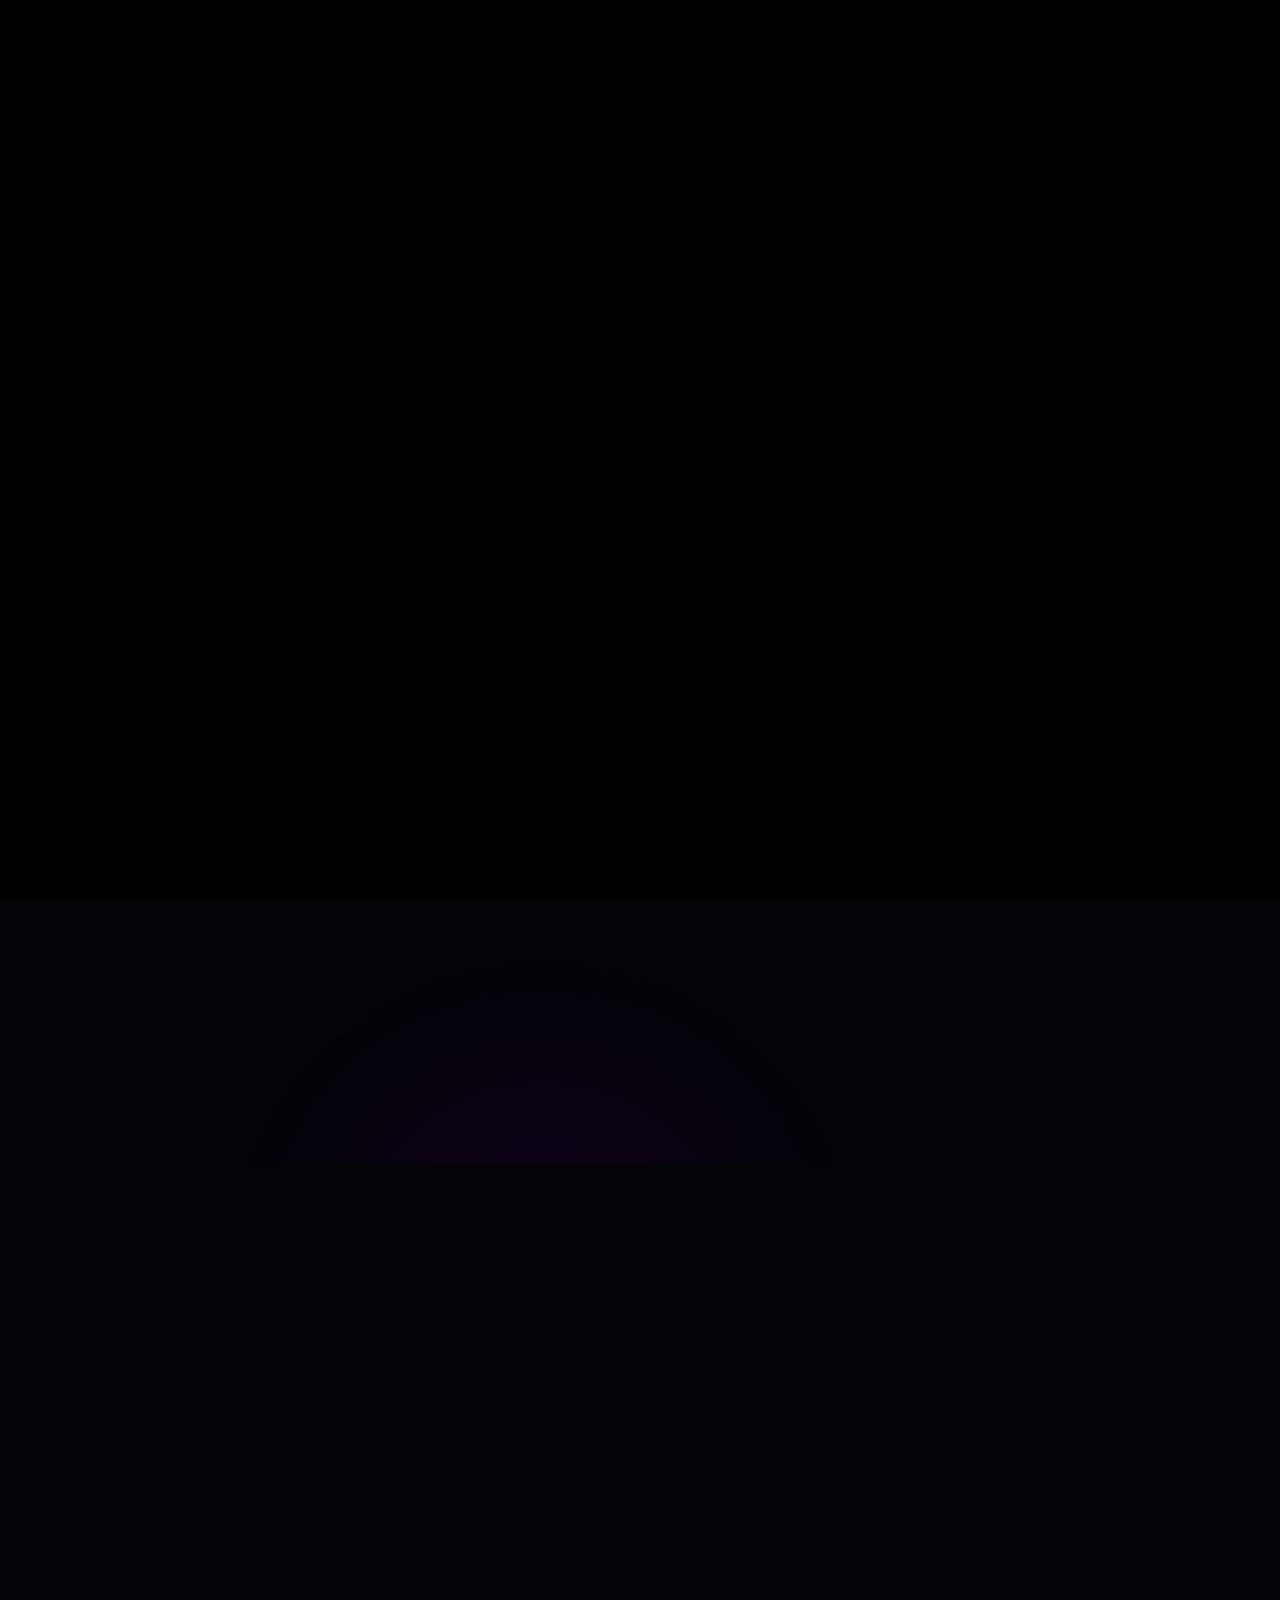
==== commit 2f3a6fef: "fix: replace Font Awesome CDN with inline SVG icons for reliability" ====
--- a/portfolio_current.html
+++ b/portfolio_current.html
@@ -10,7 +10,6 @@
     <link rel="preconnect" href="https://fonts.gstatic.com" crossorigin>
     <link href="https://fonts.googleapis.com/css2?family=Space+Grotesk:wght@300;400;500;600;700;800;900&family=JetBrains+Mono:wght@400;500;700;800&display=swap" rel="stylesheet">
     <link rel="stylesheet" href="css/style.css">
-    <link rel="stylesheet" href="https://cdn.bootcdn.net/ajax/libs/font-awesome/6.4.0/css/all.min.css">
 </head>
 <body>
     <!-- 开场动画覆盖层 — 矩阵雨 -->
@@ -68,8 +67,8 @@
                             <a href="Resume.pdf" class="btn btn-secondary" download>下载简历 PDF</a>
                         </div>
                         <div class="hero-meta">
-                            <span><i class="fas fa-map-marker-alt"></i> 广东东莞</span>
-                            <span><i class="fas fa-calendar-check"></i> 2026.06 可入职实习</span>
+                            <span><svg class="icon" width="20" height="20" viewBox="0 0 24 24" fill="none" stroke="currentColor" stroke-width="2"><path d="M21 10c0 7-9 13-9 13s-9-6-9-13a9 9 0 0118 0z"/><circle cx="12" cy="10" r="3"/></svg> 广东东莞</span>
+                            <span><svg class="icon" width="20" height="20" viewBox="0 0 24 24" fill="none" stroke="currentColor" stroke-width="2"><rect x="3" y="4" width="18" height="18" rx="2" ry="2"/><line x1="16" y1="2" x2="16" y2="6"/><line x1="8" y1="2" x2="8" y2="6"/><line x1="3" y1="10" x2="21" y2="10"/><polyline points="9 16 11 18 15 14"/></svg> 2026.06 可入职实习</span>
                         </div>
                         <div class="hero-stats">
                             <div class="hero-stat">
@@ -86,9 +85,9 @@
                             </div>
                         </div>
                         <div class="social-links">
-                            <a href="https://github.com/Moshenluo" target="_blank"><i class="fab fa-github"></i></a>
-                            <a href="mailto:18692677391@163.com"><i class="fas fa-envelope"></i></a>
-                            <a href="tel:18692677391"><i class="fas fa-phone"></i></a>
+                            <a href="https://github.com/Moshenluo" target="_blank"><svg class="icon" width="20" height="20" viewBox="0 0 24 24" fill="currentColor"><path d="M12 0C5.37 0 0 5.37 0 12c0 5.31 3.44 9.8 8.21 11.39.6.11.79-.26.79-.58v-2.23c-3.34.73-4.03-1.42-4.03-1.42-.55-1.39-1.33-1.76-1.33-1.76-1.09-.74.08-.73.08-.73 1.21.08 1.84 1.24 1.84 1.24 1.07 1.83 2.81 1.3 3.49 1 .11-.78.42-1.31.76-1.61-2.66-.3-5.47-1.33-5.47-5.93 0-1.31.47-2.38 1.24-3.22-.13-.3-.54-1.52.12-3.18 0 0 1.01-.32 3.3 1.23A11.5 11.5 0 0112 5.8c1.02.01 2.05.14 3.01.4 2.29-1.55 3.3-1.23 3.3-1.23.65 1.65.24 2.87.12 3.18.77.84 1.23 1.91 1.23 3.22 0 4.61-2.81 5.62-5.48 5.92.43.37.82 1.1.82 2.22v3.29c0 .32.19.69.8.58C20.57 21.8 24 17.3 24 12c0-6.63-5.37-12-12-12z"/></svg></a>
+                            <a href="mailto:18692677391@163.com"><svg class="icon" width="20" height="20" viewBox="0 0 24 24" fill="none" stroke="currentColor" stroke-width="2"><rect x="2" y="4" width="20" height="16" rx="2"/><path d="M22 4L12 13 2 4"/></svg></a>
+                            <a href="tel:18692677391"><svg class="icon" width="20" height="20" viewBox="0 0 24 24" fill="none" stroke="currentColor" stroke-width="2"><path d="M22 16.92v3a2 2 0 01-2.18 2A19.8 19.8 0 013 5.82 2 2 0 013.76 3h3a2 2 0 012 1.72c.13.96.36 1.9.7 2.81a2 2 0 01-.45 2.11L8.09 9.91a16 16 0 006 6l1.27-1.27a2 2 0 012.11-.45c.91.34 1.85.57 2.81.7A2 2 0 0122 16.92z"/></svg></a>
                         </div>
                     </div>
                 </div>
@@ -131,7 +130,7 @@
                 <!-- 右侧：能力标签 + 数据 -->
                 <div class="about-right">
                     <div class="about-card">
-                        <div class="about-card-title"><i class="fas fa-rocket"></i> 核心优势</div>
+                        <div class="about-card-title"><svg class="icon" width="20" height="20" viewBox="0 0 24 24" fill="none" stroke="currentColor" stroke-width="2"><path d="M4.5 16.5c-1.5 1.26-2 5-2 5s3.74-.5 5-2c.71-.84.7-2.13-.09-2.91a2.18 2.18 0 00-2.91-.09zM12 15l-3-3a22 22 0 012-3.95A12.88 12.88 0 0122 2c0 2.72-.78 7.5-6 11a22.35 22.35 0 01-4 2zM9 12H4s.55-3.03 2-4c1.62-1.08 5 0 5 0M12 15v5s3.03-.55 4-2c1.08-1.62 0-5 0-5"/></svg> 核心优势</div>
                         <div class="about-tags">
                             <span class="about-tag">AI 产品设计</span>
                             <span class="about-tag">LLM 应用开发</span>
@@ -142,7 +141,7 @@
                         </div>
                     </div>
                     <div class="about-card">
-                        <div class="about-card-title"><i class="fas fa-trophy"></i> 关键数据</div>
+                        <div class="about-card-title"><svg class="icon" width="20" height="20" viewBox="0 0 24 24" fill="none" stroke="currentColor" stroke-width="2"><path d="M6 9H4.5a2.5 2.5 0 010-5C7 4 6 9 6 9zM18 9h1.5a2.5 2.5 0 000-5C17 4 18 9 18 9zM4 22h16M10 22V8c0-2 2-4 2-4s2 2 2 4v14M10 14.27V6c0-1.1.9-2 2-2s2 .9 2 2v8.27"/></svg> 关键数据</div>
                         <div class="about-stats">
                             <div class="about-stat">
                                 <span class="as-num">6+</span>
@@ -159,7 +158,7 @@
                         </div>
                     </div>
                     <div class="about-card">
-                        <div class="about-card-title"><i class="fas fa-bullseye"></i> 求职意向</div>
+                        <div class="about-card-title"><svg class="icon" width="20" height="20" viewBox="0 0 24 24" fill="none" stroke="currentColor" stroke-width="2"><circle cx="12" cy="12" r="10"/><circle cx="12" cy="12" r="6"/><circle cx="12" cy="12" r="2"/></svg> 求职意向</div>
                         <div class="about-intent">
                             <span class="intent-tag">AI 产品经理</span>
                             <span class="intent-tag">AI Native Builder</span>
@@ -178,7 +177,7 @@
             <h2 class="section-title">专业能力</h2>
             <div class="skills-grid">
                 <div class="skill-card">
-                    <div class="icon-wrapper"><i class="fas fa-lightbulb"></i></div>
+                    <div class="icon-wrapper"><svg class="icon" width="20" height="20" viewBox="0 0 24 24" fill="none" stroke="currentColor" stroke-width="2"><path d="M9 18h6M10 22h4M15.09 14c.18-.98.65-1.74 1.41-2.5A4.65 4.65 0 0018 8 6 6 0 006 8c0 1 .23 2.23 1.5 3.5A4.61 4.61 0 018.91 14"/></svg></div>
                     <h3>AI 产品能力</h3>
                     <div class="skill-tags">
                         <span class="tag">需求分析</span>
@@ -190,7 +189,7 @@
                     </div>
                 </div>
                 <div class="skill-card">
-                    <div class="icon-wrapper"><i class="fas fa-robot"></i></div>
+                    <div class="icon-wrapper"><svg class="icon" width="20" height="20" viewBox="0 0 24 24" fill="none" stroke="currentColor" stroke-width="2"><rect x="3" y="11" width="18" height="10" rx="2"/><circle cx="12" cy="5" r="2"/><path d="M12 7v4"/><line x1="8" y1="16" x2="8" y2="16.01"/><line x1="16" y1="16" x2="16" y2="16.01"/></svg></div>
                     <h3>AI 技术栈</h3>
                     <div class="skill-tags">
                         <span class="tag">LLM</span>
@@ -202,7 +201,7 @@
                     </div>
                 </div>
                 <div class="skill-card">
-                    <div class="icon-wrapper"><i class="fas fa-code"></i></div>
+                    <div class="icon-wrapper"><svg class="icon" width="20" height="20" viewBox="0 0 24 24" fill="none" stroke="currentColor" stroke-width="2"><polyline points="16 18 22 12 16 6"/><polyline points="8 6 2 12 8 18"/></svg></div>
                     <h3>开发框架</h3>
                     <div class="skill-tags">
                         <span class="tag">Python</span>
@@ -214,7 +213,7 @@
                     </div>
                 </div>
                 <div class="skill-card">
-                    <div class="icon-wrapper"><i class="fas fa-chart-line"></i></div>
+                    <div class="icon-wrapper"><svg class="icon" width="20" height="20" viewBox="0 0 24 24" fill="none" stroke="currentColor" stroke-width="2"><line x1="4" y1="20" x2="20" y2="20"/><polyline points="4 16 8 10 13 13 20 4"/></svg></div>
                     <h3>数据分析</h3>
                     <div class="skill-tags">
                         <span class="tag">Pandas</span>
@@ -226,7 +225,7 @@
                     </div>
                 </div>
                 <div class="skill-card">
-                    <div class="icon-wrapper"><i class="fas fa-pencil-ruler"></i></div>
+                    <div class="icon-wrapper"><svg class="icon" width="20" height="20" viewBox="0 0 24 24" fill="none" stroke="currentColor" stroke-width="2"><path d="M12 20h9M16.5 3.5a2.12 2.12 0 013 3L7 19l-4 1 1-4L16.5 3.5zM15 5l3 3"/><line x1="7" y1="8" x2="7.01" y2="8"/><line x1="7" y1="12" x2="10" y2="12"/><line x1="3" y1="12" x2="4" y2="12"/></svg></div>
                     <h3>产品设计工具</h3>
                     <div class="skill-tags">
                         <span class="tag">Figma</span>
@@ -237,7 +236,7 @@
                     </div>
                 </div>
                 <div class="skill-card">
-                    <div class="icon-wrapper"><i class="fas fa-brain"></i></div>
+                    <div class="icon-wrapper"><svg class="icon" width="20" height="20" viewBox="0 0 24 24" fill="none" stroke="currentColor" stroke-width="2"><path d="M9.5 2A2.5 2.5 0 0112 4.5v15a2.5 2.5 0 01-4.96.44 2.5 2.5 0 01-2.96-3.08 3 3 0 01-.34-5.58 2.5 2.5 0 011.32-4.24 2.5 2.5 0 011.98-3A2.5 2.5 0 019.5 2zM14.5 2A2.5 2.5 0 0012 4.5v15a2.5 2.5 0 004.96.44 2.5 2.5 0 012.96-3.08 3 3 0 01.34-5.58 2.5 2.5 0 01-1.32-4.24 2.5 2.5 0 01-1.98-3A2.5 2.5 0 0014.5 2z"/></svg></div>
                     <h3>机器学习</h3>
                     <div class="skill-tags">
                         <span class="tag">Scikit-learn</span>
@@ -269,7 +268,7 @@
                 <!-- Project 1: Offer捕手 -->
                 <div class="project-card featured" data-category="ai-product">
                     <div class="project-icon icon-3d">
-                        <i class="fas fa-bullseye"></i>
+<svg width="20" height="20" viewBox="0 0 24 24" fill="none" stroke="currentColor" stroke-width="2"><circle cx="12" cy="12" r="10"/><line x1="12" y1="6" x2="12" y2="12"/><line x1="12" y1="16" x2="12.01" y2="16"/></svg>
                     </div>
                     <div class="featured-badge">⭐ AI 产品</div>
                     <h3>Offer 捕手 — AI 求职 Agent</h3>
@@ -282,10 +281,10 @@
                     </div>
                     <div class="project-links">
                         <a href="https://github.com/Moshenluo/offer-catcher" target="_blank" class="btn-link">
-                            <i class="fab fa-github"></i> 查看代码
+                            <svg class="icon" width="20" height="20" viewBox="0 0 24 24" fill="currentColor"><path d="M12 0C5.37 0 0 5.37 0 12c0 5.31 3.44 9.8 8.21 11.39.6.11.79-.26.79-.58v-2.23c-3.34.73-4.03-1.42-4.03-1.42-.55-1.39-1.33-1.76-1.33-1.76-1.09-.74.08-.73.08-.73 1.21.08 1.84 1.24 1.84 1.24 1.07 1.83 2.81 1.3 3.49 1 .11-.78.42-1.31.76-1.61-2.66-.3-5.47-1.33-5.47-5.93 0-1.31.47-2.38 1.24-3.22-.13-.3-.54-1.52.12-3.18 0 0 1.01-.32 3.3 1.23A11.5 11.5 0 0112 5.8c1.02.01 2.05.14 3.01.4 2.29-1.55 3.3-1.23 3.3-1.23.65 1.65.24 2.87.12 3.18.77.84 1.23 1.91 1.23 3.22 0 4.61-2.81 5.62-5.48 5.92.43.37.82 1.1.82 2.22v3.29c0 .32.19.69.8.58C20.57 21.8 24 17.3 24 12c0-6.63-5.37-12-12-12z"/></svg> 查看代码
                         </a>
                         <a href="https://offer-catcher.streamlit.app/" target="_blank" class="btn-link demo">
-                            <i class="fas fa-external-link-alt"></i> Live Demo
+                            <svg class="icon" width="14" height="14" viewBox="0 0 24 24" fill="none" stroke="currentColor" stroke-width="2"><path d="M18 13v6a2 2 0 01-2 2H5a2 2 0 01-2-2V8a2 2 0 012-2h6M15 3h6v6M10 14l11-11"/></svg> Live Demo
                         </a>
                     </div>
                 </div>
@@ -293,7 +292,7 @@
                 <!-- Project 2: IdeaLab -->
                 <div class="project-card featured" data-category="ai-product">
                     <div class="project-icon icon-3d">
-                        <i class="fas fa-flask"></i>
+                        <svg class="icon" width="20" height="20" viewBox="0 0 24 24" fill="none" stroke="currentColor" stroke-width="2"><path d="M9 3h6v6l4 8H5l4-8V3z"/><line x1="8" y1="3" x2="16" y2="3"/></svg>
                     </div>
                     <div class="featured-badge">⭐ AI 产品</div>
                     <h3>IdeaLab — LLM 科研 Idea 分析工具</h3>
@@ -306,10 +305,10 @@
                     </div>
                     <div class="project-links">
                         <a href="https://github.com/Moshenluo/idealab" target="_blank" class="btn-link">
-                            <i class="fab fa-github"></i> 查看代码
+                            <svg class="icon" width="20" height="20" viewBox="0 0 24 24" fill="currentColor"><path d="M12 0C5.37 0 0 5.37 0 12c0 5.31 3.44 9.8 8.21 11.39.6.11.79-.26.79-.58v-2.23c-3.34.73-4.03-1.42-4.03-1.42-.55-1.39-1.33-1.76-1.33-1.76-1.09-.74.08-.73.08-.73 1.21.08 1.84 1.24 1.84 1.24 1.07 1.83 2.81 1.3 3.49 1 .11-.78.42-1.31.76-1.61-2.66-.3-5.47-1.33-5.47-5.93 0-1.31.47-2.38 1.24-3.22-.13-.3-.54-1.52.12-3.18 0 0 1.01-.32 3.3 1.23A11.5 11.5 0 0112 5.8c1.02.01 2.05.14 3.01.4 2.29-1.55 3.3-1.23 3.3-1.23.65 1.65.24 2.87.12 3.18.77.84 1.23 1.91 1.23 3.22 0 4.61-2.81 5.62-5.48 5.92.43.37.82 1.1.82 2.22v3.29c0 .32.19.69.8.58C20.57 21.8 24 17.3 24 12c0-6.63-5.37-12-12-12z"/></svg> 查看代码
                         </a>
                         <a href="https://idea-lab-moshenluo.streamlit.app/" target="_blank" class="btn-link demo">
-                            <i class="fas fa-external-link-alt"></i> Live Demo
+                            <svg class="icon" width="14" height="14" viewBox="0 0 24 24" fill="none" stroke="currentColor" stroke-width="2"><path d="M18 13v6a2 2 0 01-2 2H5a2 2 0 01-2-2V8a2 2 0 012-2h6M15 3h6v6M10 14l11-11"/></svg> Live Demo
                         </a>
                     </div>
                 </div>
@@ -317,7 +316,7 @@
                 <!-- Project 3: 黑客松 -->
                 <div class="project-card featured" data-category="ai-product">
                     <div class="project-icon icon-3d">
-                        <i class="fas fa-gamepad"></i>
+                        <svg class="icon" width="20" height="20" viewBox="0 0 24 24" fill="none" stroke="currentColor" stroke-width="2"><line x1="6" y1="12" x2="10" y2="12"/><line x1="8" y1="10" x2="8" y2="14"/><line x1="15" y1="13" x2="15.01" y2="13"/><line x1="18" y1="11" x2="18.01" y2="11"/><rect x="2" y="6" width="20" height="12" rx="2"/></svg>
                     </div>
                     <div class="featured-badge">🏆 黑客松获奖</div>
                     <h3>Slackfish Lite — 工位摸鱼小游戏</h3>
@@ -330,7 +329,7 @@
                     </div>
                     <div class="project-links">
                         <a href="https://slackfish-lite.netlify.app/" target="_blank" class="btn-link">
-                            <i class="fas fa-external-link-alt"></i> Live Demo
+                            <svg class="icon" width="14" height="14" viewBox="0 0 24 24" fill="none" stroke="currentColor" stroke-width="2"><path d="M18 13v6a2 2 0 01-2 2H5a2 2 0 01-2-2V8a2 2 0 012-2h6M15 3h6v6M10 14l11-11"/></svg> Live Demo
                         </a>
                     </div>
                 </div>
@@ -338,7 +337,7 @@
                 <!-- Project 4: novel-graph -->
                 <div class="project-card featured" data-category="ai-product">
                     <div class="project-icon icon-3d">
-                        <i class="fas fa-film"></i>
+                        <svg class="icon" width="20" height="20" viewBox="0 0 24 24" fill="none" stroke="currentColor" stroke-width="2"><rect x="2" y="2" width="20" height="20" rx="2.18" ry="2.18"/><line x1="7" y1="2" x2="7" y2="22"/><line x1="17" y1="2" x2="17" y2="22"/><line x1="2" y1="12" x2="22" y2="12"/><line x1="2" y1="7" x2="7" y2="7"/><line x1="2" y1="17" x2="7" y2="17"/><line x1="17" y1="7" x2="22" y2="7"/><line x1="17" y1="17" x2="22" y2="17"/></svg>
                     </div>
                     <div class="featured-badge">⭐ AI 产品</div>
                     <h3>novel-graph — AI 小说转剧本工具</h3>
@@ -351,10 +350,10 @@
                     </div>
                     <div class="project-links">
                         <a href="https://github.com/Moshenluo/novel-graph" target="_blank" class="btn-link">
-                            <i class="fab fa-github"></i> 查看代码
+                            <svg class="icon" width="20" height="20" viewBox="0 0 24 24" fill="currentColor"><path d="M12 0C5.37 0 0 5.37 0 12c0 5.31 3.44 9.8 8.21 11.39.6.11.79-.26.79-.58v-2.23c-3.34.73-4.03-1.42-4.03-1.42-.55-1.39-1.33-1.76-1.33-1.76-1.09-.74.08-.73.08-.73 1.21.08 1.84 1.24 1.84 1.24 1.07 1.83 2.81 1.3 3.49 1 .11-.78.42-1.31.76-1.61-2.66-.3-5.47-1.33-5.47-5.93 0-1.31.47-2.38 1.24-3.22-.13-.3-.54-1.52.12-3.18 0 0 1.01-.32 3.3 1.23A11.5 11.5 0 0112 5.8c1.02.01 2.05.14 3.01.4 2.29-1.55 3.3-1.23 3.3-1.23.65 1.65.24 2.87.12 3.18.77.84 1.23 1.91 1.23 3.22 0 4.61-2.81 5.62-5.48 5.92.43.37.82 1.1.82 2.22v3.29c0 .32.19.69.8.58C20.57 21.8 24 17.3 24 12c0-6.63-5.37-12-12-12z"/></svg> 查看代码
                         </a>
                         <a href="https://www.bilibili.com/video/BV1aaEb6UECu/" target="_blank" class="btn-link bilibili">
-                            <i class="fa-brands fa-bilibili"></i> 演示视频
+                            <svg class="icon" width="14" height="14" viewBox="0 0 24 24" fill="currentColor"><path d="M17.813 4.653h.854c1.51.054 2.769.578 3.773 1.574 1.004.995 1.524 2.249 1.56 3.76v7.36c-.036 1.51-.556 2.769-1.56 3.773s-2.262 1.524-3.773 1.56H5.333c-1.51-.036-2.769-.556-3.773-1.56S.036 19.858 0 18.347v-7.36c.036-1.511.556-2.765 1.56-3.76 1.004-.996 2.262-1.52 3.773-1.574h.774l-1.174-1.12a1.234 1.234 0 01-.373-.906c0-.356.124-.658.373-.907l.027-.027c.267-.249.573-.373.92-.373.347 0 .653.124.92.373L9.653 4.44c.071.071.134.142.187.213h4.267a.836.836 0 01.16-.213l2.853-2.747c.267-.249.573-.373.92-.373.347 0 .662.151.929.4.267.249.391.551.391.907 0 .355-.124.657-.373.906zM5.333 7.24c-.746.018-1.373.276-1.88.773-.506.498-.769 1.13-.786 1.894v7.52c.017.764.28 1.395.786 1.893.507.498 1.134.756 1.88.773h13.334c.746-.017 1.373-.275 1.88-.773.506-.498.769-1.129.786-1.893v-7.52c-.017-.765-.28-1.396-.786-1.894-.507-.497-1.134-.755-1.88-.773zM8 11.107c.373 0 .684.124.933.373.25.249.383.569.4.96v1.173c-.017.391-.15.711-.4.96-.249.25-.56.374-.933.374s-.684-.125-.933-.374c-.25-.249-.383-.569-.4-.96V12.44c0-.373.129-.689.386-.947.258-.257.574-.386.947-.386zm8 0c.373 0 .684.124.933.373.25.249.383.569.4.96v1.173c-.017.391-.15.711-.4.96-.249.25-.56.374-.933.374s-.684-.125-.933-.374c-.25-.249-.383-.569-.4-.96V12.44c.017-.391.15-.711.4-.96.249-.249.56-.373.933-.373z"/></svg> 演示视频
                         </a>
                     </div>
                 </div>
@@ -362,7 +361,7 @@
                 <!-- Project 5: VoiceFlow Canvas -->
                 <div class="project-card featured" data-category="ai-product">
                     <div class="project-icon icon-3d">
-                        <i class="fas fa-microphone"></i>
+                        <svg class="icon" width="20" height="20" viewBox="0 0 24 24" fill="none" stroke="currentColor" stroke-width="2"><path d="M12 1a3 3 0 00-3 3v8a3 3 0 006 0V4a3 3 0 00-3-3zM19 10v2a7 7 0 01-14 0v-2M12 19v3M8 23h8"/></svg>
                     </div>
                     <div class="featured-badge">⭐ AI 产品</div>
                     <h3>VoicePixel Studio — AI 语音绘图工具</h3>
@@ -375,13 +374,13 @@
                     </div>
                     <div class="project-links">
                         <a href="https://github.com/Moshenluo/voiceflow-canvas" target="_blank" class="btn-link">
-                            <i class="fab fa-github"></i> 查看代码
+                            <svg class="icon" width="20" height="20" viewBox="0 0 24 24" fill="currentColor"><path d="M12 0C5.37 0 0 5.37 0 12c0 5.31 3.44 9.8 8.21 11.39.6.11.79-.26.79-.58v-2.23c-3.34.73-4.03-1.42-4.03-1.42-.55-1.39-1.33-1.76-1.33-1.76-1.09-.74.08-.73.08-.73 1.21.08 1.84 1.24 1.84 1.24 1.07 1.83 2.81 1.3 3.49 1 .11-.78.42-1.31.76-1.61-2.66-.3-5.47-1.33-5.47-5.93 0-1.31.47-2.38 1.24-3.22-.13-.3-.54-1.52.12-3.18 0 0 1.01-.32 3.3 1.23A11.5 11.5 0 0112 5.8c1.02.01 2.05.14 3.01.4 2.29-1.55 3.3-1.23 3.3-1.23.65 1.65.24 2.87.12 3.18.77.84 1.23 1.91 1.23 3.22 0 4.61-2.81 5.62-5.48 5.92.43.37.82 1.1.82 2.22v3.29c0 .32.19.69.8.58C20.57 21.8 24 17.3 24 12c0-6.63-5.37-12-12-12z"/></svg> 查看代码
                         </a>
                         <a href="https://voiceflow-canvas.vercel.app" target="_blank" class="btn-link demo">
-                            <i class="fas fa-external-link-alt"></i> Live Demo
+                            <svg class="icon" width="14" height="14" viewBox="0 0 24 24" fill="none" stroke="currentColor" stroke-width="2"><path d="M18 13v6a2 2 0 01-2 2H5a2 2 0 01-2-2V8a2 2 0 012-2h6M15 3h6v6M10 14l11-11"/></svg> Live Demo
                         </a>
                         <a href="https://www.bilibili.com/video/BV17kJs6JECK" target="_blank" class="btn-link bilibili">
-                            <i class="fa-brands fa-bilibili"></i> 演示视频
+                            <svg class="icon" width="14" height="14" viewBox="0 0 24 24" fill="currentColor"><path d="M17.813 4.653h.854c1.51.054 2.769.578 3.773 1.574 1.004.995 1.524 2.249 1.56 3.76v7.36c-.036 1.51-.556 2.769-1.56 3.773s-2.262 1.524-3.773 1.56H5.333c-1.51-.036-2.769-.556-3.773-1.56S.036 19.858 0 18.347v-7.36c.036-1.511.556-2.765 1.56-3.76 1.004-.996 2.262-1.52 3.773-1.574h.774l-1.174-1.12a1.234 1.234 0 01-.373-.906c0-.356.124-.658.373-.907l.027-.027c.267-.249.573-.373.92-.373.347 0 .653.124.92.373L9.653 4.44c.071.071.134.142.187.213h4.267a.836.836 0 01.16-.213l2.853-2.747c.267-.249.573-.373.92-.373.347 0 .662.151.929.4.267.249.391.551.391.907 0 .355-.124.657-.373.906zM5.333 7.24c-.746.018-1.373.276-1.88.773-.506.498-.769 1.13-.786 1.894v7.52c.017.764.28 1.395.786 1.893.507.498 1.134.756 1.88.773h13.334c.746-.017 1.373-.275 1.88-.773.506-.498.769-1.129.786-1.893v-7.52c-.017-.765-.28-1.396-.786-1.894-.507-.497-1.134-.755-1.88-.773zM8 11.107c.373 0 .684.124.933.373.25.249.383.569.4.96v1.173c-.017.391-.15.711-.4.96-.249.25-.56.374-.933.374s-.684-.125-.933-.374c-.25-.249-.383-.569-.4-.96V12.44c0-.373.129-.689.386-.947.258-.257.574-.386.947-.386zm8 0c.373 0 .684.124.933.373.25.249.383.569.4.96v1.173c-.017.391-.15.711-.4.96-.249.25-.56.374-.933.374s-.684-.125-.933-.374c-.25-.249-.383-.569-.4-.96V12.44c.017-.391.15-.711.4-.96.249-.249.56-.373.933-.373z"/></svg> 演示视频
                         </a>
                     </div>
                 </div>
@@ -389,7 +388,7 @@
                 <!-- Project 6: 命运裂隙 -->
                 <div class="project-card featured" data-category="ai-product">
                     <div class="project-icon icon-3d">
-                        <i class="fas fa-dragon"></i>
+                        <svg class="icon" width="20" height="20" viewBox="0 0 24 24" fill="none" stroke="currentColor" stroke-width="2"><path d="M12 3c-1.5 1-3 3-3 6 0 2 1 4 3 5.5M12 3c1.5 1 3 3 3 6 0 2-1 4-3 5.5M7 21c1-2 2-4 5-5.5M17 21c-1-2-2-4-5-5.5M5 15c2 0 4 1 7 1.5M19 15c-2 0-4 1-7 1.5"/><circle cx="12" cy="12" r="1" fill="currentColor"/></svg>
                     </div>
                     <div class="featured-badge">🏆 AI 产品</div>
                     <h3>命运裂隙 — AI Roguelike 游戏</h3>
@@ -402,10 +401,10 @@
                     </div>
                     <div class="project-links">
                         <a href="https://github.com/Moshenluo/mingyunliexi" target="_blank" class="btn-link">
-                            <i class="fab fa-github"></i> 查看代码
+                            <svg class="icon" width="20" height="20" viewBox="0 0 24 24" fill="currentColor"><path d="M12 0C5.37 0 0 5.37 0 12c0 5.31 3.44 9.8 8.21 11.39.6.11.79-.26.79-.58v-2.23c-3.34.73-4.03-1.42-4.03-1.42-.55-1.39-1.33-1.76-1.33-1.76-1.09-.74.08-.73.08-.73 1.21.08 1.84 1.24 1.84 1.24 1.07 1.83 2.81 1.3 3.49 1 .11-.78.42-1.31.76-1.61-2.66-.3-5.47-1.33-5.47-5.93 0-1.31.47-2.38 1.24-3.22-.13-.3-.54-1.52.12-3.18 0 0 1.01-.32 3.3 1.23A11.5 11.5 0 0112 5.8c1.02.01 2.05.14 3.01.4 2.29-1.55 3.3-1.23 3.3-1.23.65 1.65.24 2.87.12 3.18.77.84 1.23 1.91 1.23 3.22 0 4.61-2.81 5.62-5.48 5.92.43.37.82 1.1.82 2.22v3.29c0 .32.19.69.8.58C20.57 21.8 24 17.3 24 12c0-6.63-5.37-12-12-12z"/></svg> 查看代码
                         </a>
                         <a href="https://minghunjuexing.space-z.ai/" target="_blank" class="btn-link demo">
-                            <i class="fas fa-external-link-alt"></i> 在线体验
+                            <svg class="icon" width="14" height="14" viewBox="0 0 24 24" fill="none" stroke="currentColor" stroke-width="2"><path d="M18 13v6a2 2 0 01-2 2H5a2 2 0 01-2-2V8a2 2 0 012-2h6M15 3h6v6M10 14l11-11"/></svg> 在线体验
                         </a>
                     </div>
                 </div>
@@ -413,7 +412,7 @@
                 <!-- Project 7: 建筑图像评估 -->
                 <div class="project-card" data-category="ml">
                     <div class="project-icon icon-3d">
-                        <i class="fas fa-image"></i>
+                        <svg class="icon" width="20" height="20" viewBox="0 0 24 24" fill="none" stroke="currentColor" stroke-width="2"><rect x="3" y="3" width="18" height="18" rx="2" ry="2"/><circle cx="8.5" cy="8.5" r="1.5"/><polyline points="21 15 16 10 5 21"/></svg>
                     </div>
                     <div class="featured-badge">CV 算法</div>
                     <h3>建筑图像美学评估</h3>
@@ -426,7 +425,7 @@
                     </div>
                     <div class="project-links">
                         <a href="https://github.com/Moshenluo/image-quality-assessment" target="_blank" class="btn-link">
-                            <i class="fab fa-github"></i> 查看代码
+                            <svg class="icon" width="20" height="20" viewBox="0 0 24 24" fill="currentColor"><path d="M12 0C5.37 0 0 5.37 0 12c0 5.31 3.44 9.8 8.21 11.39.6.11.79-.26.79-.58v-2.23c-3.34.73-4.03-1.42-4.03-1.42-.55-1.39-1.33-1.76-1.33-1.76-1.09-.74.08-.73.08-.73 1.21.08 1.84 1.24 1.84 1.24 1.07 1.83 2.81 1.3 3.49 1 .11-.78.42-1.31.76-1.61-2.66-.3-5.47-1.33-5.47-5.93 0-1.31.47-2.38 1.24-3.22-.13-.3-.54-1.52.12-3.18 0 0 1.01-.32 3.3 1.23A11.5 11.5 0 0112 5.8c1.02.01 2.05.14 3.01.4 2.29-1.55 3.3-1.23 3.3-1.23.65 1.65.24 2.87.12 3.18.77.84 1.23 1.91 1.23 3.22 0 4.61-2.81 5.62-5.48 5.92.43.37.82 1.1.82 2.22v3.29c0 .32.19.69.8.58C20.57 21.8 24 17.3 24 12c0-6.63-5.37-12-12-12z"/></svg> 查看代码
                         </a>
                     </div>
                 </div>
@@ -434,7 +433,7 @@
                 <!-- Project 6: 气候预测 -->
                 <div class="project-card" data-category="ml">
                     <div class="project-icon icon-3d">
-                        <i class="fas fa-cloud-sun-rain"></i>
+                        <svg class="icon" width="20" height="20" viewBox="0 0 24 24" fill="none" stroke="currentColor" stroke-width="2"><path d="M17.5 19H9a7 7 0 116.71-9h1.79a4.5 4.5 0 110 9zM16 19v2M12 19v2M8 19v2M14 21h-4"/></svg>
                     </div>
                     <div class="featured-badge">机器学习</div>
                     <h3>气候韧性预测</h3>
@@ -447,7 +446,7 @@
                     </div>
                     <div class="project-links">
                         <a href="https://github.com/Moshenluo/SDSC-8009-Climate-Forecasting-with-CatBoost" target="_blank" class="btn-link">
-                            <i class="fab fa-github"></i> 查看代码
+                            <svg class="icon" width="20" height="20" viewBox="0 0 24 24" fill="currentColor"><path d="M12 0C5.37 0 0 5.37 0 12c0 5.31 3.44 9.8 8.21 11.39.6.11.79-.26.79-.58v-2.23c-3.34.73-4.03-1.42-4.03-1.42-.55-1.39-1.33-1.76-1.33-1.76-1.09-.74.08-.73.08-.73 1.21.08 1.84 1.24 1.84 1.24 1.07 1.83 2.81 1.3 3.49 1 .11-.78.42-1.31.76-1.61-2.66-.3-5.47-1.33-5.47-5.93 0-1.31.47-2.38 1.24-3.22-.13-.3-.54-1.52.12-3.18 0 0 1.01-.32 3.3 1.23A11.5 11.5 0 0112 5.8c1.02.01 2.05.14 3.01.4 2.29-1.55 3.3-1.23 3.3-1.23.65 1.65.24 2.87.12 3.18.77.84 1.23 1.91 1.23 3.22 0 4.61-2.81 5.62-5.48 5.92.43.37.82 1.1.82 2.22v3.29c0 .32.19.69.8.58C20.57 21.8 24 17.3 24 12c0-6.63-5.37-12-12-12z"/></svg> 查看代码
                         </a>
                     </div>
                 </div>
@@ -455,7 +454,7 @@
                 <!-- Project 7: 犯罪分析 -->
                 <div class="project-card" data-category="data">
                     <div class="project-icon icon-3d">
-                        <i class="fas fa-chart-bar"></i>
+                        <svg class="icon" width="20" height="20" viewBox="0 0 24 24" fill="none" stroke="currentColor" stroke-width="2"><line x1="18" y1="20" x2="18" y2="10"/><line x1="12" y1="20" x2="12" y2="4"/><line x1="6" y1="20" x2="6" y2="14"/></svg>
                     </div>
                     <div class="featured-badge">数据分析</div>
                     <h3>芝加哥犯罪数据分析</h3>
@@ -468,7 +467,7 @@
                     </div>
                     <div class="project-links">
                         <a href="https://github.com/Moshenluo/sdsc5002-crime-analysis" target="_blank" class="btn-link">
-                            <i class="fab fa-github"></i> 查看代码
+                            <svg class="icon" width="20" height="20" viewBox="0 0 24 24" fill="currentColor"><path d="M12 0C5.37 0 0 5.37 0 12c0 5.31 3.44 9.8 8.21 11.39.6.11.79-.26.79-.58v-2.23c-3.34.73-4.03-1.42-4.03-1.42-.55-1.39-1.33-1.76-1.33-1.76-1.09-.74.08-.73.08-.73 1.21.08 1.84 1.24 1.84 1.24 1.07 1.83 2.81 1.3 3.49 1 .11-.78.42-1.31.76-1.61-2.66-.3-5.47-1.33-5.47-5.93 0-1.31.47-2.38 1.24-3.22-.13-.3-.54-1.52.12-3.18 0 0 1.01-.32 3.3 1.23A11.5 11.5 0 0112 5.8c1.02.01 2.05.14 3.01.4 2.29-1.55 3.3-1.23 3.3-1.23.65 1.65.24 2.87.12 3.18.77.84 1.23 1.91 1.23 3.22 0 4.61-2.81 5.62-5.48 5.92.43.37.82 1.1.82 2.22v3.29c0 .32.19.69.8.58C20.57 21.8 24 17.3 24 12c0-6.63-5.37-12-12-12z"/></svg> 查看代码
                         </a>
                     </div>
                 </div>
@@ -478,7 +477,7 @@
                 <h3>查看更多项目</h3>
                 <p>访问我的 GitHub 主页查看所有项目和最新动态</p>
                 <a href="https://github.com/Moshenluo" target="_blank" class="btn btn-primary">
-                    <i class="fab fa-github"></i> 访问 GitHub
+                    <svg class="icon" width="20" height="20" viewBox="0 0 24 24" fill="currentColor"><path d="M12 0C5.37 0 0 5.37 0 12c0 5.31 3.44 9.8 8.21 11.39.6.11.79-.26.79-.58v-2.23c-3.34.73-4.03-1.42-4.03-1.42-.55-1.39-1.33-1.76-1.33-1.76-1.09-.74.08-.73.08-.73 1.21.08 1.84 1.24 1.84 1.24 1.07 1.83 2.81 1.3 3.49 1 .11-.78.42-1.31.76-1.61-2.66-.3-5.47-1.33-5.47-5.93 0-1.31.47-2.38 1.24-3.22-.13-.3-.54-1.52.12-3.18 0 0 1.01-.32 3.3 1.23A11.5 11.5 0 0112 5.8c1.02.01 2.05.14 3.01.4 2.29-1.55 3.3-1.23 3.3-1.23.65 1.65.24 2.87.12 3.18.77.84 1.23 1.91 1.23 3.22 0 4.61-2.81 5.62-5.48 5.92.43.37.82 1.1.82 2.22v3.29c0 .32.19.69.8.58C20.57 21.8 24 17.3 24 12c0-6.63-5.37-12-12-12z"/></svg> 访问 GitHub
                 </a>
             </div>
         </div>
@@ -539,7 +538,7 @@
                     <!-- 教育 -->
                     <div class="timeline-block">
                         <div class="tl-label">
-                            <i class="fas fa-graduation-cap"></i> 教育背景
+                            <svg class="icon" width="20" height="20" viewBox="0 0 24 24" fill="none" stroke="currentColor" stroke-width="2"><path d="M22 10v6M2 10l10-5 10 5-10 5zM6 12v5c0 2 3 3 6 3s6-1 6-3v-5"/></svg> 教育背景
                         </div>
                         <div class="tl-items">
                             <div class="tl-item">
@@ -564,7 +563,7 @@
                     <!-- 实习 -->
                     <div class="timeline-block">
                         <div class="tl-label purple">
-                            <i class="fas fa-briefcase"></i> 实习经历
+                            <svg class="icon" width="20" height="20" viewBox="0 0 24 24" fill="none" stroke="currentColor" stroke-width="2"><rect x="2" y="7" width="20" height="14" rx="2" ry="2"/><path d="M16 21V5a2 2 0 00-2-2h-4a2 2 0 00-2 2v16"/></svg> 实习经历
                         </div>
                         <div class="tl-items">
                             <div class="tl-item">
@@ -599,10 +598,10 @@
 
             <div class="resume-actions">
                 <a href="Resume.pdf" class="btn btn-primary" download>
-                    <i class="fas fa-download"></i> 下载 PDF 简历
+                    <svg class="icon" width="20" height="20" viewBox="0 0 24 24" fill="none" stroke="currentColor" stroke-width="2"><path d="M21 15v4a2 2 0 01-2 2H5a2 2 0 01-2-2v-4M7 10l12 5 17 10M12 15v-12"/></svg> 下载 PDF 简历
                 </a>
                 <a href="resume.html" class="btn btn-secondary" target="_blank">
-                    <i class="fas fa-eye"></i> 查看完整简历
+                    <svg class="icon" width="20" height="20" viewBox="0 0 24 24" fill="none" stroke="currentColor" stroke-width="2"><path d="M1 12s4-8 11-8 11 8 11 8-4 8-11 8-11-8-11-8z"/><circle cx="12" cy="12" r="3"/></svg> 查看完整简历
                 </a>
             </div>
         </div>
@@ -617,43 +616,43 @@
             <div class="contact-grid-v2">
                 <a href="tel:18692677391" class="contact-card-v2">
                     <div class="cc-icon-wrap">
-                        <i class="fas fa-phone"></i>
+                        <svg class="icon" width="20" height="20" viewBox="0 0 24 24" fill="none" stroke="currentColor" stroke-width="2"><path d="M22 16.92v3a2 2 0 01-2.18 2A19.8 19.8 0 013 5.82 2 2 0 013.76 3h3a2 2 0 012 1.72c.13.96.36 1.9.7 2.81a2 2 0 01-.45 2.11L8.09 9.91a16 16 0 006 6l1.27-1.27a2 2 0 012.11-.45c.91.34 1.85.57 2.81.7A2 2 0 0122 16.92z"/></svg>
                         <div class="cc-ripple"></div>
                     </div>
                     <div class="cc-info">
                         <span class="cc-label">PHONE</span>
                         <span class="cc-value">186-9267-7391</span>
                     </div>
-                    <div class="cc-arrow"><i class="fas fa-arrow-right"></i></div>
+                    <div class="cc-arrow"><svg class="icon" width="20" height="20" viewBox="0 0 24 24" fill="none" stroke="currentColor" stroke-width="2"><line x1="5" y1="12" x2="19" y2="12"/><polyline points="12 5 19 12 12 19"/></svg></div>
                 </a>
 
                 <a href="mailto:18692677391@163.com" class="contact-card-v2">
                     <div class="cc-icon-wrap">
-                        <i class="fas fa-envelope"></i>
+                        <svg class="icon" width="20" height="20" viewBox="0 0 24 24" fill="none" stroke="currentColor" stroke-width="2"><rect x="2" y="4" width="20" height="16" rx="2"/><path d="M22 4L12 13 2 4"/></svg>
                         <div class="cc-ripple"></div>
                     </div>
                     <div class="cc-info">
                         <span class="cc-label">EMAIL</span>
                         <span class="cc-value">18692677391@163.com</span>
                     </div>
-                    <div class="cc-arrow"><i class="fas fa-arrow-right"></i></div>
+                    <div class="cc-arrow"><svg class="icon" width="20" height="20" viewBox="0 0 24 24" fill="none" stroke="currentColor" stroke-width="2"><line x1="5" y1="12" x2="19" y2="12"/><polyline points="12 5 19 12 12 19"/></svg></div>
                 </a>
 
                 <a href="https://github.com/Moshenluo" target="_blank" class="contact-card-v2 github">
                     <div class="cc-icon-wrap">
-                        <i class="fab fa-github"></i>
+                        <svg class="icon" width="20" height="20" viewBox="0 0 24 24" fill="currentColor"><path d="M12 0C5.37 0 0 5.37 0 12c0 5.31 3.44 9.8 8.21 11.39.6.11.79-.26.79-.58v-2.23c-3.34.73-4.03-1.42-4.03-1.42-.55-1.39-1.33-1.76-1.33-1.76-1.09-.74.08-.73.08-.73 1.21.08 1.84 1.24 1.84 1.24 1.07 1.83 2.81 1.3 3.49 1 .11-.78.42-1.31.76-1.61-2.66-.3-5.47-1.33-5.47-5.93 0-1.31.47-2.38 1.24-3.22-.13-.3-.54-1.52.12-3.18 0 0 1.01-.32 3.3 1.23A11.5 11.5 0 0112 5.8c1.02.01 2.05.14 3.01.4 2.29-1.55 3.3-1.23 3.3-1.23.65 1.65.24 2.87.12 3.18.77.84 1.23 1.91 1.23 3.22 0 4.61-2.81 5.62-5.48 5.92.43.37.82 1.1.82 2.22v3.29c0 .32.19.69.8.58C20.57 21.8 24 17.3 24 12c0-6.63-5.37-12-12-12z"/></svg>
                         <div class="cc-ripple"></div>
                     </div>
                     <div class="cc-info">
                         <span class="cc-label">GITHUB</span>
                         <span class="cc-value">github.com/Moshenluo</span>
                     </div>
-                    <div class="cc-arrow"><i class="fas fa-arrow-right"></i></div>
+                    <div class="cc-arrow"><svg class="icon" width="20" height="20" viewBox="0 0 24 24" fill="none" stroke="currentColor" stroke-width="2"><line x1="5" y1="12" x2="19" y2="12"/><polyline points="12 5 19 12 12 19"/></svg></div>
                 </a>
 
                 <div class="contact-card-v2 location">
                     <div class="cc-icon-wrap">
-                        <i class="fas fa-map-marker-alt"></i>
+                        <svg class="icon" width="20" height="20" viewBox="0 0 24 24" fill="none" stroke="currentColor" stroke-width="2"><path d="M21 10c0 7-9 13-9 13s-9-6-9-13a9 9 0 0118 0z"/><circle cx="12" cy="10" r="3"/></svg>
                         <div class="cc-ripple"></div>
                     </div>
                     <div class="cc-info">
@@ -695,7 +694,7 @@
 
     <!-- 返回顶部按钮 / Back To Top Button -->
     <button id="backToTop" aria-label="返回顶部">
-        <i class="fas fa-arrow-up"></i>
+        <svg class="icon" width="20" height="20" viewBox="0 0 24 24" fill="none" stroke="currentColor" stroke-width="2"><line x1="12" y1="19" x2="12" y2="5"/><polyline points="5 12 12 5 19 12"/></svg>
     </button>
 
     <script src="js/script.js"></script>
--- a/css/style.css
+++ b/css/style.css
@@ -43,6 +43,14 @@
 }
 
 *, *::before, *::after { margin: 0; padding: 0; box-sizing: border-box; }
+
+/* 内联 SVG 图标 */
+.icon { width: auto; height: auto; vertical-align: middle; flex-shrink: 0; }
+.skill-card .icon-wrapper .icon, .skill-card .icon-wrapper svg { width: 26px; height: 26px; }
+.project-icon.icon-3d .icon { width: 24px; height: 24px; position: relative; z-index: 1; }
+.cc-icon-wrap .icon { width: 22px; height: 22px; position: relative; z-index: 1; }
+.hero-meta .icon { width: 16px; height: 16px; margin-right: 0.35rem; color: var(--purple); }
+.social-links .icon { width: 24px; height: 24px; }
 
 html { scroll-behavior: smooth; font-size: 16px; }
 
@@ -246,7 +254,7 @@
   gap: 1.5rem; font-size: 0.9rem; color: var(--text-secondary);
   font-family: var(--font-mono); font-weight: 500;
 }
-.hero-meta i { color: var(--purple); margin-right: 0.35rem; }
+.hero-meta i, .hero-meta .icon { color: var(--purple); margin-right: 0.35rem; }
 
 .social-links { display: flex; gap: 1.5rem; margin-top: 2rem; justify-content: center; }
 .social-links a {
@@ -425,7 +433,7 @@
   opacity: 0; transition: opacity 0.3s;
 }
 .skill-card:hover::before { opacity: 1; }
-.skill-card i { font-size: 2.5rem; color: var(--cyan); margin-bottom: 0.75rem; display: block; }
+.skill-card i, .skill-card .icon-wrapper .icon { font-size: 2.5rem; color: var(--cyan); margin-bottom: 0.75rem; display: block; }
 .skill-card h3 {
   font-family: var(--font-mono); font-size: 0.95rem; color: var(--text-primary);
   margin-bottom: 1rem; letter-spacing: 0.5px; font-weight: 700;
@@ -538,7 +546,7 @@
   background: rgba(255, 0, 170, 0.12); border-color: var(--magenta);
   box-shadow: 0 0 18px rgba(255, 0, 170, 0.25);
 }
-.btn-link i { font-size: 0.85rem; }
+.btn-link i, .btn-link .icon { font-size: 0.85rem; }
 
 /* --- 项目卡片 Hover 展开 --- */
 .project-card {
@@ -668,7 +676,7 @@
   opacity: 0; transition: opacity 0.4s;
 }
 .skill-card:hover .icon-wrapper::before { opacity: 1; }
-.skill-card .icon-wrapper i {
+.skill-card .icon-wrapper i, .skill-card .icon-wrapper .icon {
   font-size: 1.6rem; color: var(--cyan);
   transition: color 0.3s, transform 0.4s;
   display: inline-block;
@@ -678,7 +686,8 @@
   box-shadow: 0 0 30px rgba(0, 240, 255, 0.3), 0 0 60px rgba(180, 0, 255, 0.15);
   border-color: var(--cyan);
 }
-.skill-card:hover .icon-wrapper i {
+.skill-card:hover .icon-wrapper i,
+.skill-card:hover .icon-wrapper .icon {
   color: #fff;
   filter: drop-shadow(0 0 8px var(--cyan));
 }
@@ -727,7 +736,7 @@
 @keyframes iconSpin {
   100% { transform: rotate(360deg); }
 }
-.project-icon.icon-3d i {
+.project-icon.icon-3d i, .project-icon.icon-3d .icon {
   font-size: 1.5rem; color: var(--cyan);
   position: relative; z-index: 1;
   transition: color 0.3s, transform 0.4s;
@@ -737,7 +746,8 @@
   box-shadow: 0 0 25px rgba(0, 240, 255, 0.3), 0 0 50px rgba(180, 0, 255, 0.1);
   border-color: var(--cyan);
 }
-.project-card:hover .project-icon.icon-3d i {
+.project-card:hover .project-icon.icon-3d i,
+.project-card:hover .project-icon.icon-3d .icon {
   color: #fff;
   filter: drop-shadow(0 0 6px var(--cyan));
   animation: iconBounce 0.6s ease;
@@ -983,8 +993,8 @@
   background: rgba(0,240,255,0.08);
   border: 1.5px solid rgba(0,240,255,0.2);
 }
-.cc-icon-wrap i { font-size: 1.4rem; color: var(--cyan); position: relative; z-index: 1; }
-.contact-card-v2.github .cc-icon-wrap i { color: var(--purple); }
+.cc-icon-wrap i, .cc-icon-wrap .icon { font-size: 1.4rem; color: var(--cyan); position: relative; z-index: 1; }
+.contact-card-v2.github .cc-icon-wrap i, .contact-card-v2.github .cc-icon-wrap .icon { color: var(--purple); }
 .contact-card-v2.github .cc-icon-wrap { background: rgba(180,0,255,0.08); border-color: rgba(180,0,255,0.2); }
 
 .cc-ripple {
